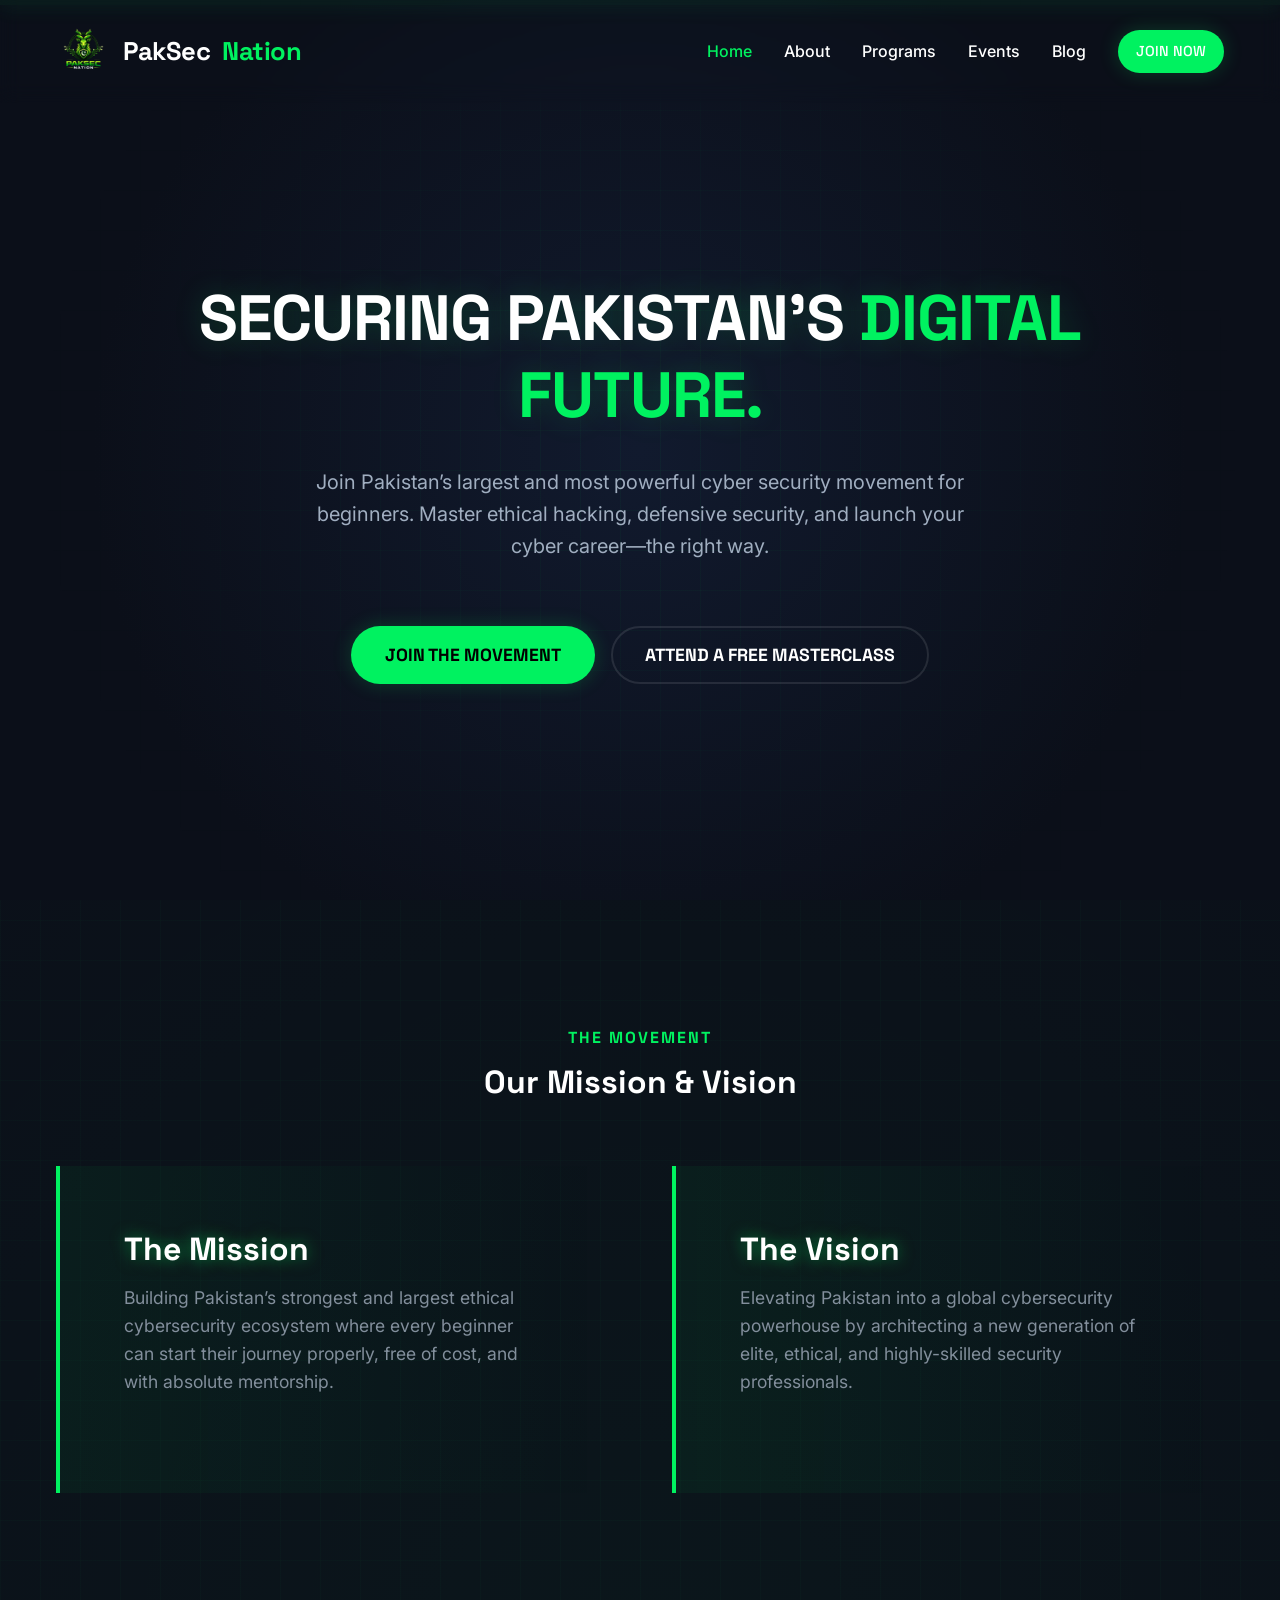
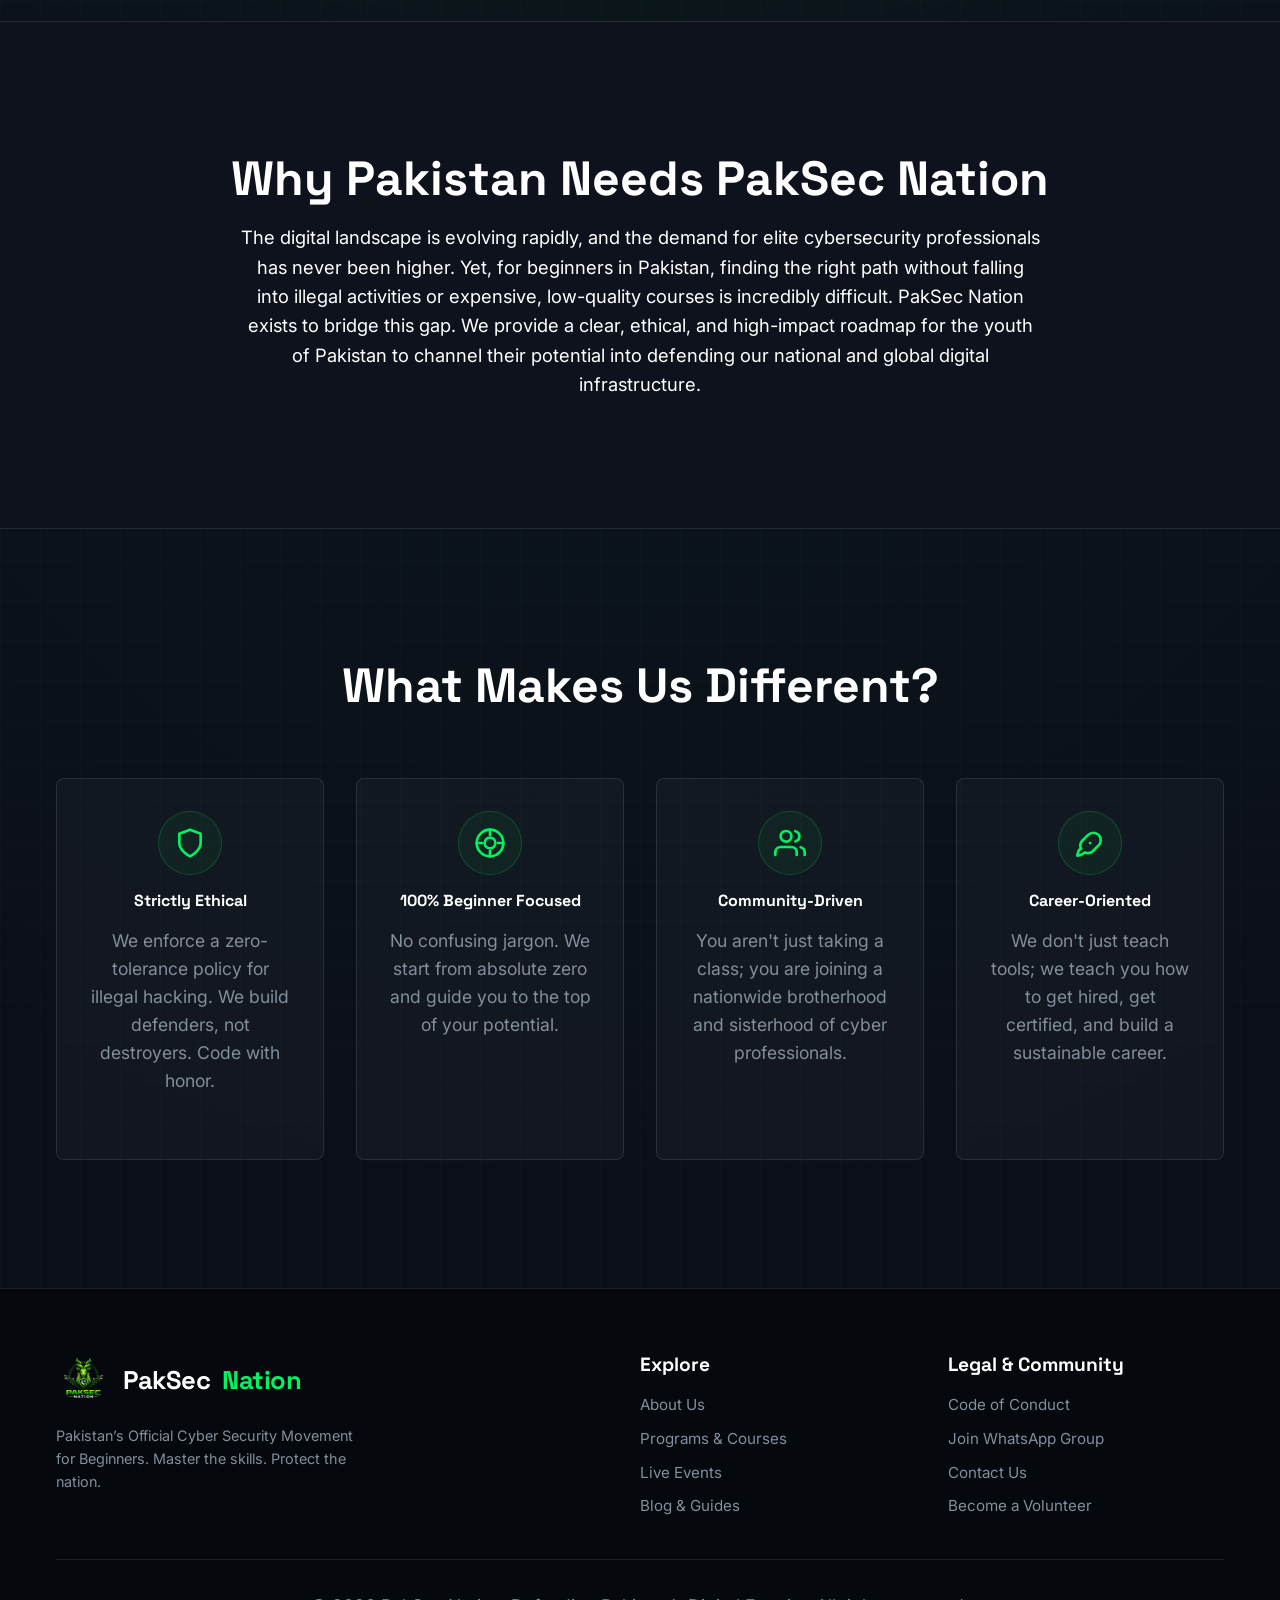
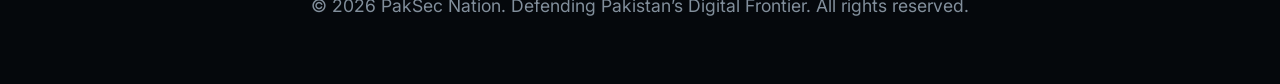
==== index.html @ e3481505 "feat: update site branding with text-based logo and add global stylesheet" ====
<!DOCTYPE html>
<html lang="en">

<head>
    <meta charset="UTF-8">
    <meta name="viewport" content="width=device-width, initial-scale=1.0">
    <title>PakSec Nation - Pakistan's Official Cyber Security Movement</title>
    <meta name="description"
        content="Join Pakistan’s largest and most powerful cyber security movement for beginners. Master ethical hacking, defensive security, and launch your cyber career.">
    <link rel="stylesheet" href="css/global.css">
    <style>
        /* Homepage Specific Styles */
        .hero {
            position: relative;
            min-height: 100vh;
            display: flex;
            align-items: center;
            justify-content: center;
            text-align: center;
            padding: 8rem 1.25rem 4rem;
            background: radial-gradient(circle at center, #111a2e 0%, var(--color-bg) 70%);
            overflow: hidden;
        }

        .hero::before {
            content: '';
            position: absolute;
            top: 0;
            left: 0;
            right: 0;
            bottom: 0;
            background-image:
                linear-gradient(rgba(0, 242, 96, 0.04) 1px, transparent 1px),
                linear-gradient(90deg, rgba(0, 242, 96, 0.04) 1px, transparent 1px);
            background-size: 40px 40px;
            background-position: center center;
            z-index: 1;
            mask-image: radial-gradient(circle at center, black 0%, transparent 80%);
            -webkit-mask-image: radial-gradient(circle at center, black 0%, transparent 80%);
            animation: gridMove 20s linear infinite;
        }

        @keyframes gridMove {
            0% {
                transform: translateY(0);
            }

            100% {
                transform: translateY(40px);
            }
        }

        .hero-content {
            position: relative;
            z-index: 2;
            max-width: 900px;
        }

        .hero h1 {
            color: #ffffff;
            margin-bottom: var(--space-md);
            animation: fadeInDown 1s ease-out;
            text-shadow: 0 0 30px rgba(0, 242, 96, 0.2);
        }

        .hero h1 span.highlight {
            color: var(--color-primary);
        }

        .hero p {
            font-size: 1.25rem;
            color: #a0aec0;
            max-width: 700px;
            margin: 0 auto var(--space-lg);
            animation: fadeInUp 1s ease-out 0.2s both;
        }

        .hero-cta {
            display: flex;
            gap: var(--space-sm);
            justify-content: center;
            flex-wrap: wrap;
            animation: fadeInUp 1s ease-out 0.4s both;
        }

        @media (max-width: 600px) {
            .hero {
                padding: 7rem 1rem 3rem;
                min-height: 100svh;
            }

            .hero p {
                font-size: 1rem;
            }

            .hero-cta {
                flex-direction: column;
                align-items: center;
            }

            .hero-cta .btn {
                width: 100%;
                max-width: 280px;
            }
        }

        /* Animations */
        @keyframes fadeInDown {
            from {
                opacity: 0;
                transform: translateY(-30px);
            }

            to {
                opacity: 1;
                transform: translateY(0);
            }
        }

        @keyframes fadeInUp {
            from {
                opacity: 0;
                transform: translateY(30px);
            }

            to {
                opacity: 1;
                transform: translateY(0);
            }
        }

        /* Mission Section */
        .mission-grid {
            display: grid;
            grid-template-columns: 1fr 1fr;
            gap: var(--space-lg);
            align-items: center;
        }

        .mission-card {
            padding: var(--space-lg);
            border-left: 4px solid var(--color-primary);
            background: linear-gradient(90deg, rgba(0, 242, 96, 0.05), transparent);
        }

        /* Features Section */
        .features-grid {
            display: grid;
            grid-template-columns: repeat(4, 1fr);
            gap: var(--space-md);
            margin-top: var(--space-lg);
        }

        .feature-icon {
            display: flex;
            justify-content: center;
            align-items: center;
            width: 64px;
            height: 64px;
            margin: 0 auto var(--space-sm);
            border-radius: 50%;
            background: rgba(0, 242, 96, 0.05);
            border: 1px solid rgba(0, 242, 96, 0.2);
            transition: all 0.4s ease;
        }

        .feature-icon svg {
            width: 32px;
            height: 32px;
            stroke: var(--color-primary);
            transition: all 0.4s ease;
        }

        .glass-card {
            transition: transform 0.4s ease, border-color 0.4s ease, box-shadow 0.4s ease;
        }

        .glass-card:hover .feature-icon {
            background: var(--color-primary);
            box-shadow: 0 0 25px rgba(0, 242, 96, 0.5);
            transform: translateY(-5px) scale(1.05);
        }

        .glass-card:hover .feature-icon svg {
            stroke: #000;
        }

        @media (max-width: 1024px) {
            .features-grid {
                grid-template-columns: repeat(2, 1fr);
            }
        }

        @media (max-width: 768px) {
            .features-grid {
                grid-template-columns: repeat(2, 1fr);
                gap: 1rem;
            }

            .mission-grid {
                grid-template-columns: 1fr;
                gap: 1.5rem;
            }

            .mission-card {
                padding: 1.5rem;
            }
        }

        @media (max-width: 480px) {
            .features-grid {
                grid-template-columns: 1fr;
            }

            .feature-icon {
                width: 52px;
                height: 52px;
            }

            .feature-icon svg {
                width: 26px;
                height: 26px;
            }
        }
    </style>
</head>

<body>
    <div class="scanline"></div>


    <!-- Navigation -->
    <nav class="navbar" style="background: transparent; border-bottom: none;">
        <div class="container">
            <a href="index.html" class="nav-brand">
                <img src="assets/DSADas.png" alt="PakSec Nation Logo"
                    style="height: 55px; width: auto; max-width: 100%; object-fit: contain;">
                PakSec<span>Nation</span>
            </a>
            <button class="mobile-menu-btn">&#9776;</button>
            <div class="nav-links">
                <a href="index.html" class="active">Home</a>
                <a href="about.html">About</a>
                <a href="programs.html">Programs</a>
                <a href="events.html">Events</a>
                <a href="blog.html">Blog</a>
                <a href="join.html" class="btn btn-primary" style="padding: 0.5rem 1rem; font-size: 0.9rem;">Join
                    Now</a>
            </div>
        </div>
    </nav>

    <!-- Hero Section -->
    <header class="hero">
        <div class="hero-content">
            <h1>Securing Pakistan's <span class="highlight">Digital Future.</span></h1>
            <p>Join Pakistan’s largest and most powerful cyber security movement for beginners. Master ethical hacking,
                defensive security, and launch your cyber career—the right way.</p>
            <div class="hero-cta">
                <a href="join.html" class="btn btn-primary">Join The Movement</a>
                <a href="programs.html" class="btn btn-secondary">Attend a Free Masterclass</a>
            </div>
        </div>
    </header>

    <!-- Mission & Vision -->
    <section class="section">
        <div class="container">
            <div class="text-center mb-3 reveal">
                <h2
                    style="color: var(--color-primary); font-size: 1rem; text-transform: uppercase; letter-spacing: 2px;">
                    The Movement</h2>
                <h3>Our Mission & Vision</h3>
            </div>

            <div class="mission-grid">
                <div class="mission-card glow-border reveal-left">
                    <h3 class="glow-text">The Mission</h3>
                    <p>Building Pakistan’s strongest and largest ethical cybersecurity ecosystem where every beginner can start their journey properly, free of cost, and with absolute mentorship.</p>
                </div>
                <div class="mission-card glow-border reveal-right delay-200" style="border-left-color: var(--color-primary); border-left-width: 4px;">
                    <h3 class="glow-text" style="color: #fff;">The Vision</h3>
                    <p>Elevating Pakistan into a global cybersecurity powerhouse by architecting a new generation of elite, ethical, and highly-skilled security professionals.</p>
                </div>
            </div>

        </div>
    </section>

    <!-- Why Us Container -->
    <section class="section reveal"
        style="background-color: #0d121c; border-top: 1px solid var(--color-border); border-bottom: 1px solid var(--color-border);">
        <div class="container text-center">
            <h2 class="mb-1">Why Pakistan Needs PakSec Nation</h2>
            <p style="max-width: 800px; margin: 0 auto; color: #fff; font-size: 1.15rem;">The digital landscape is
                evolving rapidly, and the demand for elite cybersecurity professionals has never been higher. Yet, for
                beginners in Pakistan, finding the right path without falling into illegal activities or expensive,
                low-quality courses is incredibly difficult. PakSec Nation exists to bridge this gap. We provide a
                clear, ethical, and high-impact roadmap for the youth of Pakistan to channel their potential into
                defending our national and global digital infrastructure.</p>
        </div>
    </section>

    <!-- Core Differentiators -->
    <section class="section">
        <div class="container">
            <div class="text-center mb-2 reveal">
                <h2>What Makes Us Different?</h2>
            </div>

            <div class="features-grid">
                <div class="glass-card text-center reveal-scale">
                    <div class="feature-icon">
                        <svg viewBox="0 0 24 24" fill="none" stroke-width="2" stroke-linecap="round"
                            stroke-linejoin="round">
                            <path d="M12 22s8-4 8-10V5l-8-3-8 3v7c0 6 8 10 8 10z" />
                        </svg>
                    </div>
                    <h4>Strictly Ethical</h4>
                    <p>We enforce a zero-tolerance policy for illegal hacking. We build defenders, not destroyers. Code
                        with honor.</p>
                </div>

                <div class="glass-card text-center reveal-scale delay-100">
                    <div class="feature-icon">
                        <svg viewBox="0 0 24 24" fill="none" stroke-width="2" stroke-linecap="round"
                            stroke-linejoin="round">
                            <circle cx="12" cy="12" r="10" />
                            <circle cx="12" cy="12" r="4" />
                            <path d="M12 2v4m0 12v4M2 12h4m12 0h4" />
                        </svg>
                    </div>
                    <h4>100% Beginner Focused</h4>
                    <p>No confusing jargon. We start from absolute zero and guide you to the top of your potential.</p>
                </div>

                <div class="glass-card text-center reveal-scale delay-200">
                    <div class="feature-icon">
                        <svg viewBox="0 0 24 24" fill="none" stroke-width="2" stroke-linecap="round"
                            stroke-linejoin="round">
                            <path d="M17 21v-2a4 4 0 0 0-4-4H5a4 4 0 0 0-4 4v2"></path>
                            <circle cx="9" cy="7" r="4"></circle>
                            <path d="M23 21v-2a4 4 0 0 0-3-3.87"></path>
                            <path d="M16 3.13a4 4 0 0 1 0 7.75"></path>
                        </svg>
                    </div>
                    <h4>Community-Driven</h4>
                    <p>You aren't just taking a class; you are joining a nationwide brotherhood and sisterhood of cyber
                        professionals.</p>
                </div>

                <div class="glass-card text-center reveal-scale delay-300">
                    <div class="feature-icon">
                        <svg viewBox="0 0 24 24" fill="none" stroke-width="2" stroke-linecap="round"
                            stroke-linejoin="round">
                            <path
                                d="M4.5 16.5c-1.5 1.26-2 5-2 5s3.74-.5 5-2l.5-.5a5.4 5.4 0 005.82-.6l4.63-4.63a5.54 5.54 0 00-7.85-7.85l-4.63 4.63a5.4 5.4 0 00-.6 5.82zM12 12l.01.01" />
                        </svg>
                    </div>
                    <h4>Career-Oriented</h4>
                    <p>We don't just teach tools; we teach you how to get hired, get certified, and build a sustainable
                        career.</p>
                </div>
            </div>
        </div>
    </section>

    <!-- Footer -->
    <footer class="footer">
        <div class="container">
            <div class="footer-grid">
                <div class="footer-brand">
                    <a href="index.html" class="nav-brand">
                        <img src="assets/DSADas.png" alt="PakSec Nation Logo"
                            style="height: 55px; width: auto; max-width: 100%; object-fit: contain;">
                        PakSec<span>Nation</span>
                    </a>
                    <p>Pakistan’s Official Cyber Security Movement for Beginners. Master the skills. Protect the nation.
                    </p>
                </div>
                <div class="footer-links">
                    <h4>Explore</h4>
                    <ul>
                        <li><a href="about.html">About Us</a></li>
                        <li><a href="programs.html">Programs & Courses</a></li>
                        <li><a href="events.html">Live Events</a></li>
                        <li><a href="blog.html">Blog & Guides</a></li>
                    </ul>
                </div>
                <div class="footer-links">
                    <h4>Legal & Community</h4>
                    <ul>
                        <li><a href="conduct.html">Code of Conduct</a></li>
                        <li><a href="join.html">Join WhatsApp Group</a></li>
                        <li><a href="contact.html">Contact Us</a></li>
                        <li><a href="join.html#volunteer">Become a Volunteer</a></li>

                    </ul>
                </div>
            </div>
            <div class="footer-bottom">
                <p>&copy; 2026 PakSec Nation. Defending Pakistan’s Digital Frontier. All rights reserved.</p>
            </div>
        </div>
    </footer>

    <script src="js/app.js"></script>
</body>

</html>
---- css/global.css ----
/* global.css - PakSec Nation Design System */

@import url('https://fonts.googleapis.com/css2?family=Inter:wght@400;500;600&family=Space+Grotesk:wght@500;700&display=swap');

:root {
  /* Colors */
  --color-bg: #0B0F19;
  /* Obsidian Black */
  --color-primary: #00F260;
  /* Matrix Green */
  --color-secondary: #004B23;
  /* Crescent Green */
  --color-text-main: #FFFFFF;
  /* Pure White */
  --color-text-muted: #828F9C;
  /* Steel Gray */
  --color-surface: rgba(255, 255, 255, 0.03);
  --color-surface-hover: rgba(255, 255, 255, 0.08);
  --color-border: rgba(255, 255, 255, 0.1);
  --color-error: #FF3366;

  /* Typography */
  --font-heading: 'Space Grotesk', sans-serif;
  --font-body: 'Inter', sans-serif;

  /* Spacing */
  --space-xs: 0.5rem;
  --space-sm: 1rem;
  --space-md: 2rem;
  --space-lg: 4rem;
  --space-xl: 8rem;

  /* Transitions & Effects */
  --transition-fast: 0.2s ease;
  --transition-normal: 0.3s ease;
  --shadow-glow: 0 0 20px rgba(0, 242, 96, 0.2);
  --border-radius-sm: 4px;
  --border-radius-md: 8px;
  --border-radius-lg: 16px;
}

/* Reset & Base Styles */
* {
  margin: 0;
  padding: 0;
  box-sizing: border-box;
}

html {
  scroll-behavior: smooth;
}

body {
  background-color: var(--color-bg);
  background-image: 
    radial-gradient(circle at 50% 50%, rgba(0, 242, 96, 0.03) 0%, transparent 70%),
    linear-gradient(rgba(0, 242, 96, 0.02) 1px, transparent 1px),
    linear-gradient(90deg, rgba(0, 242, 96, 0.02) 1px, transparent 1px);
  background-size: 100% 100%, 40px 40px, 40px 40px;
  color: var(--color-text-main);
  font-family: var(--font-body);
  line-height: 1.6;
  overflow-x: hidden;
  -webkit-font-smoothing: antialiased;
}

/* Awesome Utils */
.glow-text {
  text-shadow: 0 0 15px rgba(0, 242, 96, 0.5);
}

.glow-border {
  position: relative;
}

.glow-border::after {
  content: '';
  position: absolute;
  inset: -1px;
  background: linear-gradient(45deg, var(--color-primary), transparent, var(--color-primary));
  opacity: 0;
  transition: opacity 0.3s;
  z-index: -1;
  border-radius: inherit;
}

.glow-border:hover::after {
  opacity: 0.5;
}

/* Cyber Scanning Line */
.scanline {
  position: fixed;
  top: 0;
  left: 0;
  width: 100%;
  height: 5px;
  background: rgba(0, 242, 96, 0.05);
  box-shadow: 0 0 20px rgba(0, 242, 96, 0.2);
  z-index: 9999;
  pointer-events: none;
  animation: scan 10s linear infinite;
}

@keyframes scan {
  from { top: -5%; }
  to { top: 105%; }
}


/* Animations */
@keyframes pageFadeIn {
  from {
    opacity: 0;
    transform: translateY(10px);
  }

  to {
    opacity: 1;
    transform: translateY(0);
  }
}

@keyframes pageFadeOut {
  from {
    opacity: 1;
    transform: translateY(0);
  }

  to {
    opacity: 0;
    transform: translateY(-10px);
  }
}

.page-enter {
  animation: pageFadeIn 0.6s cubic-bezier(0.2, 0.8, 0.2, 1) forwards;
}

/* Scroll Reveal Animations */
.reveal {
  opacity: 0;
  transform: translateY(30px);
  transition: all 0.8s cubic-bezier(0.5, 0, 0, 1);
}

.reveal.active {
  opacity: 1;
  transform: translateY(0);
}

.reveal-left {
  opacity: 0;
  transform: translateX(-40px);
  transition: all 0.8s cubic-bezier(0.5, 0, 0, 1);
}

.reveal-left.active {
  opacity: 1;
  transform: translateX(0);
}

.reveal-right {
  opacity: 0;
  transform: translateX(40px);
  transition: all 0.8s cubic-bezier(0.5, 0, 0, 1);
}

.reveal-right.active {
  opacity: 1;
  transform: translateX(0);
}

.reveal-scale {
  opacity: 0;
  transform: scale(0.9);
  transition: all 0.8s cubic-bezier(0.5, 0, 0, 1);
}

.reveal-scale.active {
  opacity: 1;
  transform: scale(1);
}

/* Stagger reveals */
.delay-100 {
  transition-delay: 100ms;
}

.delay-200 {
  transition-delay: 200ms;
}

.delay-300 {
  transition-delay: 300ms;
}

.delay-400 {
  transition-delay: 400ms;
}

/* Typography */
h1,
h2,
h3,
h4,
h5,
h6 {
  font-family: var(--font-heading);
  font-weight: 700;
  line-height: 1.2;
  margin-bottom: var(--space-sm);
}

h1 {
  font-size: clamp(2.5rem, 5vw, 4.5rem);
  text-transform: uppercase;
  letter-spacing: -1px;
}

h2 {
  font-size: clamp(2rem, 4vw, 3rem);
}

h3 {
  font-size: clamp(1.5rem, 3vw, 2rem);
}

p {
  color: var(--color-text-muted);
  margin-bottom: var(--space-md);
  font-size: 1.1rem;
}

a {
  color: var(--color-primary);
  text-decoration: none;
  transition: color var(--transition-fast);
}

a:hover {
  color: #fff;
}

ul {
  list-style: none;
}

/* Layout Classes */
.container {
  max-width: 1200px;
  margin: 0 auto;
  padding: 0 var(--space-sm);
}

.section {
  padding: var(--space-xl) 0;
}

.text-center {
  text-align: center;
}

.mt-1 {
  margin-top: var(--space-sm);
}

.mt-2 {
  margin-top: var(--space-md);
}

.mt-3 {
  margin-top: var(--space-lg);
}

.mb-1 {
  margin-bottom: var(--space-sm);
}

.mb-2 {
  margin-bottom: var(--space-md);
}

.mb-3 {
  margin-bottom: var(--space-lg);
}

/* Buttons */
.btn {
  display: inline-flex;
  align-items: center;
  justify-content: center;
  padding: 0.8rem 2rem;
  font-family: var(--font-heading);
  font-size: 1.1rem;
  font-weight: 700;
  text-transform: uppercase;
  border-radius: 200px;
  cursor: pointer;
  transition: all var(--transition-normal);
  text-decoration: none;
  border: 2px solid transparent;
}

.btn-primary {
  background-color: var(--color-primary);
  color: #000;
  /* Fixed contrast for bright green background */
  box-shadow: var(--shadow-glow);
}

.btn-primary:hover {
  background-color: #00d655;
  /* Slightly darker green on hover instead of transparent */
  color: #000;
  border-color: #00d655;
  box-shadow: none;
}

.btn-secondary {
  background-color: transparent;
  color: var(--color-text-main);
  border-color: var(--color-border);
}

.btn-secondary:hover {
  border-color: var(--color-primary);
  color: var(--color-primary);
}

/* Glassmorphism Common Utilities */
.glass-card {
  background: var(--color-surface);
  backdrop-filter: blur(10px);
  -webkit-backdrop-filter: blur(10px);
  border: 1px solid var(--color-border);
  border-radius: var(--border-radius-md);
  padding: var(--space-md);
  transition: transform var(--transition-normal), border-color var(--transition-normal), box-shadow var(--transition-normal);
}

.glass-card:hover {
  transform: translateY(-5px);
  border-color: var(--color-primary);
  background: var(--color-surface-hover);
  box-shadow: 0 10px 30px rgba(0, 242, 96, 0.15);
}

/* Navigation Base */
.navbar {
  position: fixed;
  top: 0;
  left: 0;
  width: 100%;
  padding: 1.5rem 0;
  z-index: 1000;
  transition: all var(--transition-normal);
  background: rgba(11, 15, 25, 0.8);
  backdrop-filter: blur(10px);
  border-bottom: 1px solid var(--color-border);
}

.navbar .container {
  display: flex;
  justify-content: space-between;
  align-items: center;
}

.nav-brand {
  font-family: var(--font-heading);
  font-size: 1.6rem;
  font-weight: 700;
  color: var(--color-text-main);
  display: flex;
  align-items: center;
  gap: 12px;
  letter-spacing: -0.5px;
}

.nav-brand span {
  color: var(--color-primary);
}

.nav-links {
  display: flex;
  gap: 2rem;
  align-items: center;
}

.nav-links a {
  color: var(--color-text-main);
  font-weight: 500;
  font-size: 1rem;
}

.nav-links a:hover,
.nav-links a.active {
  color: var(--color-primary);
}

.mobile-menu-btn {
  display: none;
  background: none;
  border: 2px solid var(--color-border);
  color: var(--color-text-main);
  font-size: 1.5rem;
  cursor: pointer;
  border-radius: 6px;
  width: 42px;
  height: 42px;
  align-items: center;
  justify-content: center;
  line-height: 1;
  transition: all var(--transition-fast);
}

.mobile-menu-btn:hover {
  border-color: var(--color-primary);
  color: var(--color-primary);
}

/* Footer Base */
.footer {
  background-color: #05080c;
  padding: var(--space-lg) 0 var(--space-md);
  border-top: 1px solid var(--color-border);
}

.footer-grid {
  display: grid;
  grid-template-columns: 2fr 1fr 1fr;
  gap: var(--space-md);
  margin-bottom: var(--space-md);
}

.footer-brand p {
  font-size: 0.9rem;
  margin-top: var(--space-sm);
  max-width: 300px;
}

.footer-links h4 {
  font-size: 1.2rem;
  margin-bottom: var(--space-sm);
}

.footer-links ul li {
  margin-bottom: 0.5rem;
}

.footer-links a {
  color: var(--color-text-muted);
  font-size: 0.95rem;
}

.footer-links a:hover {
  color: var(--color-primary);
}

.footer-bottom {
  text-align: center;
  padding-top: var(--space-md);
  border-top: 1px solid var(--color-border);
  color: var(--color-text-muted);
  font-size: 0.9rem;
}

/* Responsive - Tablet */
@media (max-width: 1024px) {
  .container {
    padding: 0 1.5rem;
  }

  .footer-grid {
    grid-template-columns: 1fr 1fr;
    gap: var(--space-md);
  }
}

/* Responsive - Mobile */
@media (max-width: 768px) {
  :root {
    --space-xl: 4rem;
    --space-lg: 2.5rem;
    --space-md: 1.5rem;
  }

  .container {
    padding: 0 1.25rem;
  }

  .section {
    padding: 4rem 0;
  }

  h1 {
    font-size: clamp(2rem, 8vw, 3rem);
    letter-spacing: -0.5px;
  }

  h2 {
    font-size: clamp(1.6rem, 6vw, 2.2rem);
  }

  h3 {
    font-size: clamp(1.2rem, 5vw, 1.6rem);
  }

  p {
    font-size: 1rem;
    margin-bottom: 1.25rem;
  }

  /* Navbar mobile */
  .navbar {
    padding: 1rem 0;
  }

  .nav-brand {
    font-size: 1.25rem;
    gap: 8px;
  }

  .nav-brand img {
    height: 30px !important;
  }

  /* Mobile menu - hidden off screen by default */
  .nav-links {
    position: fixed;
    top: 0;
    right: -100%;
    width: min(80%, 320px);
    height: 100vh;
    height: 100dvh;
    background: #0d1120;
    flex-direction: column;
    justify-content: center;
    align-items: center;
    gap: 2rem;
    transition: right 0.35s cubic-bezier(0.4, 0, 0.2, 1);
    border-left: 1px solid var(--color-border);
    z-index: 999;
    overflow-y: auto;
    padding: 2rem 1.5rem;
    box-shadow: -10px 0 40px rgba(0, 0, 0, 0.5);
  }

  /* Revealed state */
  .nav-links.active {
    right: 0;
  }

  /* Individual nav link tap targets */
  .nav-links a {
    font-size: 1.15rem;
    padding: 0.5rem 0;
    width: 100%;
    text-align: center;
  }

  /* Show hamburger button */
  .mobile-menu-btn {
    display: flex;
    z-index: 1001;
  }

  /* Overlay behind menu */
  .nav-links.active::before {
    content: '';
    position: fixed;
    top: 0;
    left: 0;
    width: 100vw;
    height: 100vh;
    background: rgba(0, 0, 0, 0.5);
    z-index: -1;
    backdrop-filter: blur(2px);
  }

  /* Buttons */
  .btn {
    padding: 0.75rem 1.5rem;
    font-size: 0.95rem;
    width: 100%;
    max-width: 320px;
    text-align: center;
  }

  /* Glass card */
  .glass-card {
    padding: 1.5rem;
  }

  /* Footer */
  .footer-grid {
    grid-template-columns: 1fr;
    gap: 2rem;
  }

  .footer-brand p {
    max-width: 100%;
  }

  .footer {
    padding: 3rem 0 2rem;
  }
}

/* Responsive - Small Mobile */
@media (max-width: 480px) {
  :root {
    --space-xl: 3rem;
    --space-lg: 2rem;
  }

  .container {
    padding: 0 1rem;
  }

  .btn {
    padding: 0.7rem 1.25rem;
    font-size: 0.9rem;
  }

  .nav-brand {
    font-size: 1.1rem;
  }
}
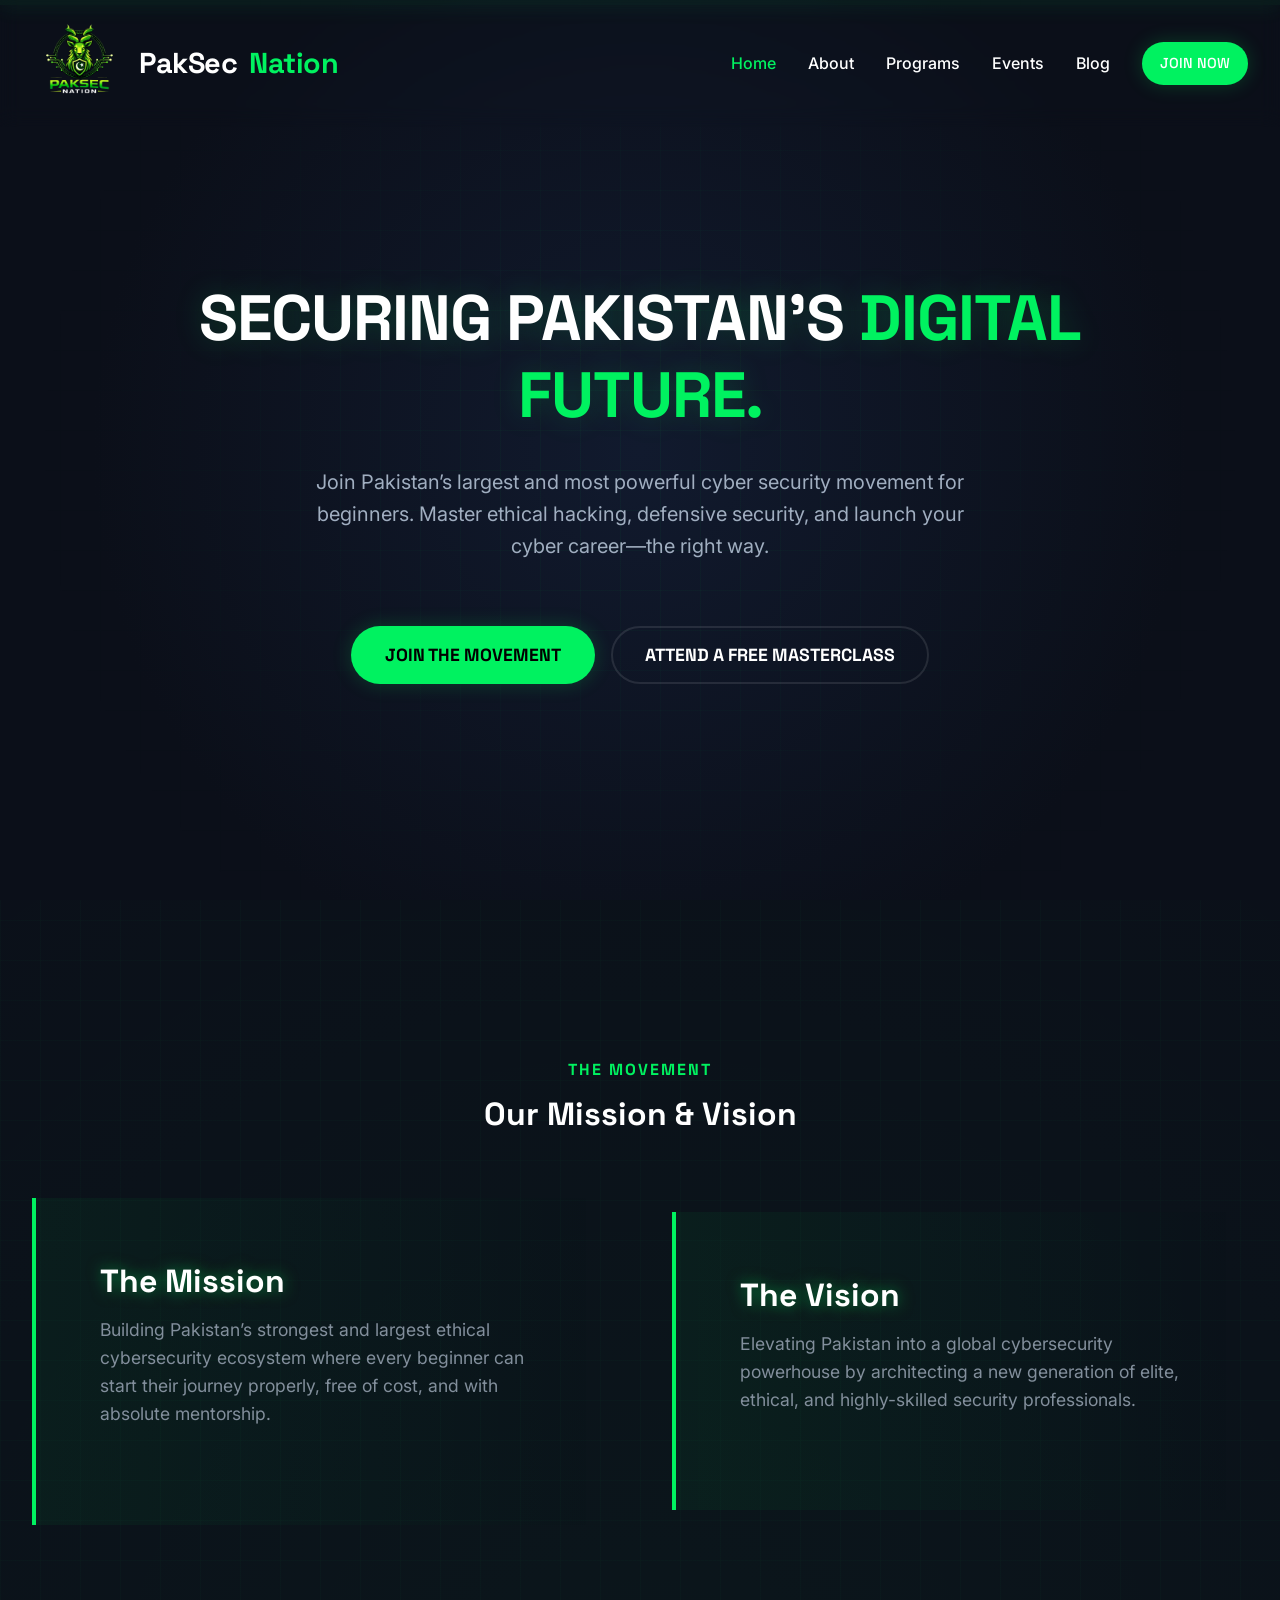
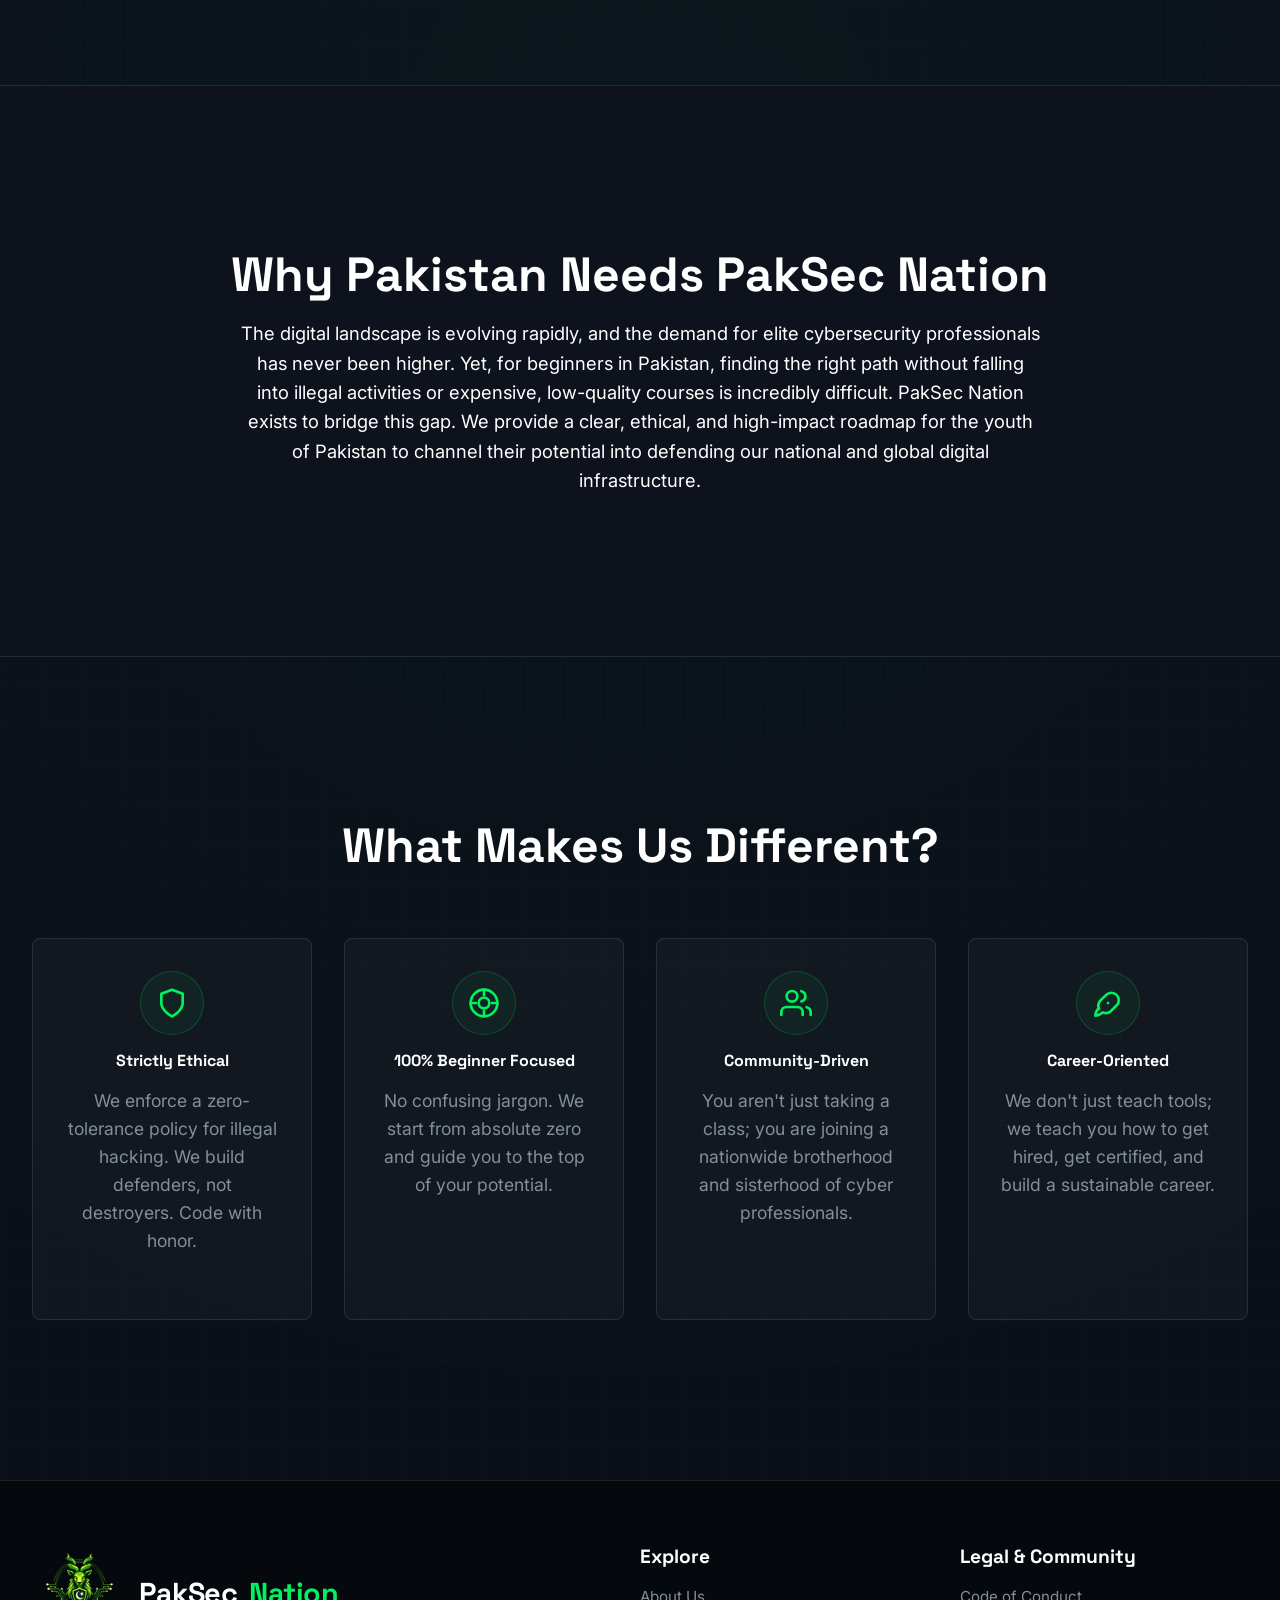
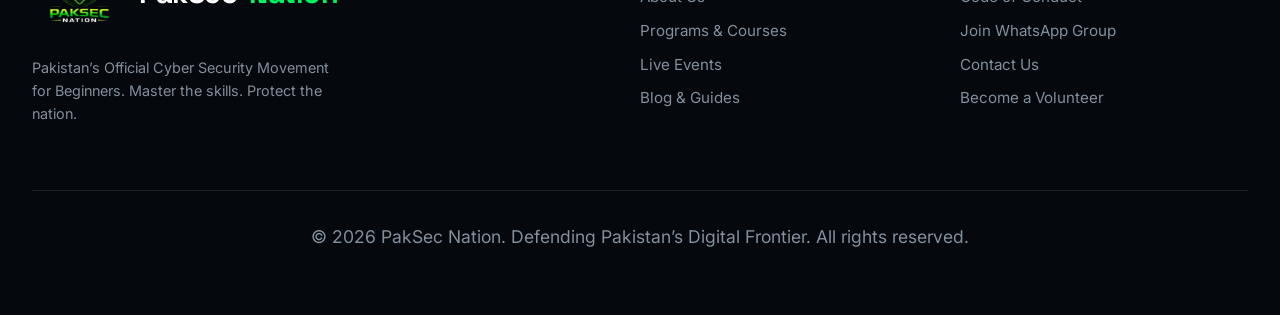
==== commit 0781ac3c: "refactor: simplify logo styling across all pages and introduce global CSS for centralized design man" ====
--- a/index.html
+++ b/index.html
@@ -233,8 +233,8 @@
     <nav class="navbar" style="background: transparent; border-bottom: none;">
         <div class="container">
             <a href="index.html" class="nav-brand">
-                <img src="assets/DSADas.png" alt="PakSec Nation Logo"
-                    style="height: 55px; width: auto; max-width: 100%; object-fit: contain;">
+                <img src="assets/DSADas.png" alt="PakSec Nation Logo">
+
                 PakSec<span>Nation</span>
             </a>
             <button class="mobile-menu-btn">&#9776;</button>
@@ -371,8 +371,8 @@
             <div class="footer-grid">
                 <div class="footer-brand">
                     <a href="index.html" class="nav-brand">
-                        <img src="assets/DSADas.png" alt="PakSec Nation Logo"
-                            style="height: 55px; width: auto; max-width: 100%; object-fit: contain;">
+                        <img src="assets/DSADas.png" alt="PakSec Nation Logo">
+
                         PakSec<span>Nation</span>
                     </a>
                     <p>Pakistan’s Official Cyber Security Movement for Beginners. Master the skills. Protect the nation.
--- a/css/global.css
+++ b/css/global.css
@@ -1,629 +1,639 @@
-/* global.css - PakSec Nation Design System */
-
-@import url('https://fonts.googleapis.com/css2?family=Inter:wght@400;500;600&family=Space+Grotesk:wght@500;700&display=swap');
-
-:root {
-  /* Colors */
-  --color-bg: #0B0F19;
-  /* Obsidian Black */
-  --color-primary: #00F260;
-  /* Matrix Green */
-  --color-secondary: #004B23;
-  /* Crescent Green */
-  --color-text-main: #FFFFFF;
-  /* Pure White */
-  --color-text-muted: #828F9C;
-  /* Steel Gray */
-  --color-surface: rgba(255, 255, 255, 0.03);
-  --color-surface-hover: rgba(255, 255, 255, 0.08);
-  --color-border: rgba(255, 255, 255, 0.1);
-  --color-error: #FF3366;
-
-  /* Typography */
-  --font-heading: 'Space Grotesk', sans-serif;
-  --font-body: 'Inter', sans-serif;
-
-  /* Spacing */
-  --space-xs: 0.5rem;
-  --space-sm: 1rem;
-  --space-md: 2rem;
-  --space-lg: 4rem;
-  --space-xl: 8rem;
-
-  /* Transitions & Effects */
-  --transition-fast: 0.2s ease;
-  --transition-normal: 0.3s ease;
-  --shadow-glow: 0 0 20px rgba(0, 242, 96, 0.2);
-  --border-radius-sm: 4px;
-  --border-radius-md: 8px;
-  --border-radius-lg: 16px;
-}
-
-/* Reset & Base Styles */
-* {
-  margin: 0;
-  padding: 0;
-  box-sizing: border-box;
-}
-
-html {
-  scroll-behavior: smooth;
-}
-
-body {
-  background-color: var(--color-bg);
-  background-image: 
-    radial-gradient(circle at 50% 50%, rgba(0, 242, 96, 0.03) 0%, transparent 70%),
-    linear-gradient(rgba(0, 242, 96, 0.02) 1px, transparent 1px),
-    linear-gradient(90deg, rgba(0, 242, 96, 0.02) 1px, transparent 1px);
-  background-size: 100% 100%, 40px 40px, 40px 40px;
-  color: var(--color-text-main);
-  font-family: var(--font-body);
-  line-height: 1.6;
-  overflow-x: hidden;
-  -webkit-font-smoothing: antialiased;
-}
-
-/* Awesome Utils */
-.glow-text {
-  text-shadow: 0 0 15px rgba(0, 242, 96, 0.5);
-}
-
-.glow-border {
-  position: relative;
-}
-
-.glow-border::after {
-  content: '';
-  position: absolute;
-  inset: -1px;
-  background: linear-gradient(45deg, var(--color-primary), transparent, var(--color-primary));
-  opacity: 0;
-  transition: opacity 0.3s;
-  z-index: -1;
-  border-radius: inherit;
-}
-
-.glow-border:hover::after {
-  opacity: 0.5;
-}
-
-/* Cyber Scanning Line */
-.scanline {
-  position: fixed;
-  top: 0;
-  left: 0;
-  width: 100%;
-  height: 5px;
-  background: rgba(0, 242, 96, 0.05);
-  box-shadow: 0 0 20px rgba(0, 242, 96, 0.2);
-  z-index: 9999;
-  pointer-events: none;
-  animation: scan 10s linear infinite;
-}
-
-@keyframes scan {
-  from { top: -5%; }
-  to { top: 105%; }
-}
-
-
-/* Animations */
-@keyframes pageFadeIn {
-  from {
-    opacity: 0;
-    transform: translateY(10px);
-  }
-
-  to {
-    opacity: 1;
-    transform: translateY(0);
-  }
-}
-
-@keyframes pageFadeOut {
-  from {
-    opacity: 1;
-    transform: translateY(0);
-  }
-
-  to {
-    opacity: 0;
-    transform: translateY(-10px);
-  }
-}
-
-.page-enter {
-  animation: pageFadeIn 0.6s cubic-bezier(0.2, 0.8, 0.2, 1) forwards;
-}
-
-/* Scroll Reveal Animations */
-.reveal {
-  opacity: 0;
-  transform: translateY(30px);
-  transition: all 0.8s cubic-bezier(0.5, 0, 0, 1);
-}
-
-.reveal.active {
-  opacity: 1;
-  transform: translateY(0);
-}
-
-.reveal-left {
-  opacity: 0;
-  transform: translateX(-40px);
-  transition: all 0.8s cubic-bezier(0.5, 0, 0, 1);
-}
-
-.reveal-left.active {
-  opacity: 1;
-  transform: translateX(0);
-}
-
-.reveal-right {
-  opacity: 0;
-  transform: translateX(40px);
-  transition: all 0.8s cubic-bezier(0.5, 0, 0, 1);
-}
-
-.reveal-right.active {
-  opacity: 1;
-  transform: translateX(0);
-}
-
-.reveal-scale {
-  opacity: 0;
-  transform: scale(0.9);
-  transition: all 0.8s cubic-bezier(0.5, 0, 0, 1);
-}
-
-.reveal-scale.active {
-  opacity: 1;
-  transform: scale(1);
-}
-
-/* Stagger reveals */
-.delay-100 {
-  transition-delay: 100ms;
-}
-
-.delay-200 {
-  transition-delay: 200ms;
-}
-
-.delay-300 {
-  transition-delay: 300ms;
-}
-
-.delay-400 {
-  transition-delay: 400ms;
-}
-
-/* Typography */
-h1,
-h2,
-h3,
-h4,
-h5,
-h6 {
-  font-family: var(--font-heading);
-  font-weight: 700;
-  line-height: 1.2;
-  margin-bottom: var(--space-sm);
-}
-
-h1 {
-  font-size: clamp(2.5rem, 5vw, 4.5rem);
-  text-transform: uppercase;
-  letter-spacing: -1px;
-}
-
-h2 {
-  font-size: clamp(2rem, 4vw, 3rem);
-}
-
-h3 {
-  font-size: clamp(1.5rem, 3vw, 2rem);
-}
-
-p {
-  color: var(--color-text-muted);
-  margin-bottom: var(--space-md);
-  font-size: 1.1rem;
-}
-
-a {
-  color: var(--color-primary);
-  text-decoration: none;
-  transition: color var(--transition-fast);
-}
-
-a:hover {
-  color: #fff;
-}
-
-ul {
-  list-style: none;
-}
-
-/* Layout Classes */
-.container {
-  max-width: 1200px;
-  margin: 0 auto;
-  padding: 0 var(--space-sm);
-}
-
-.section {
-  padding: var(--space-xl) 0;
-}
-
-.text-center {
-  text-align: center;
-}
-
-.mt-1 {
-  margin-top: var(--space-sm);
-}
-
-.mt-2 {
-  margin-top: var(--space-md);
-}
-
-.mt-3 {
-  margin-top: var(--space-lg);
-}
-
-.mb-1 {
-  margin-bottom: var(--space-sm);
-}
-
-.mb-2 {
-  margin-bottom: var(--space-md);
-}
-
-.mb-3 {
-  margin-bottom: var(--space-lg);
-}
-
-/* Buttons */
-.btn {
-  display: inline-flex;
-  align-items: center;
-  justify-content: center;
-  padding: 0.8rem 2rem;
-  font-family: var(--font-heading);
-  font-size: 1.1rem;
-  font-weight: 700;
-  text-transform: uppercase;
-  border-radius: 200px;
-  cursor: pointer;
-  transition: all var(--transition-normal);
-  text-decoration: none;
-  border: 2px solid transparent;
-}
-
-.btn-primary {
-  background-color: var(--color-primary);
-  color: #000;
-  /* Fixed contrast for bright green background */
-  box-shadow: var(--shadow-glow);
-}
-
-.btn-primary:hover {
-  background-color: #00d655;
-  /* Slightly darker green on hover instead of transparent */
-  color: #000;
-  border-color: #00d655;
-  box-shadow: none;
-}
-
-.btn-secondary {
-  background-color: transparent;
-  color: var(--color-text-main);
-  border-color: var(--color-border);
-}
-
-.btn-secondary:hover {
-  border-color: var(--color-primary);
-  color: var(--color-primary);
-}
-
-/* Glassmorphism Common Utilities */
-.glass-card {
-  background: var(--color-surface);
-  backdrop-filter: blur(10px);
-  -webkit-backdrop-filter: blur(10px);
-  border: 1px solid var(--color-border);
-  border-radius: var(--border-radius-md);
-  padding: var(--space-md);
-  transition: transform var(--transition-normal), border-color var(--transition-normal), box-shadow var(--transition-normal);
-}
-
-.glass-card:hover {
-  transform: translateY(-5px);
-  border-color: var(--color-primary);
-  background: var(--color-surface-hover);
-  box-shadow: 0 10px 30px rgba(0, 242, 96, 0.15);
-}
-
-/* Navigation Base */
-.navbar {
-  position: fixed;
-  top: 0;
-  left: 0;
-  width: 100%;
-  padding: 1.5rem 0;
-  z-index: 1000;
-  transition: all var(--transition-normal);
-  background: rgba(11, 15, 25, 0.8);
-  backdrop-filter: blur(10px);
-  border-bottom: 1px solid var(--color-border);
-}
-
-.navbar .container {
-  display: flex;
-  justify-content: space-between;
-  align-items: center;
-}
-
-.nav-brand {
-  font-family: var(--font-heading);
-  font-size: 1.6rem;
-  font-weight: 700;
-  color: var(--color-text-main);
-  display: flex;
-  align-items: center;
-  gap: 12px;
-  letter-spacing: -0.5px;
-}
-
-.nav-brand span {
-  color: var(--color-primary);
-}
-
-.nav-links {
-  display: flex;
-  gap: 2rem;
-  align-items: center;
-}
-
-.nav-links a {
-  color: var(--color-text-main);
-  font-weight: 500;
-  font-size: 1rem;
-}
-
-.nav-links a:hover,
-.nav-links a.active {
-  color: var(--color-primary);
-}
-
-.mobile-menu-btn {
-  display: none;
-  background: none;
-  border: 2px solid var(--color-border);
-  color: var(--color-text-main);
-  font-size: 1.5rem;
-  cursor: pointer;
-  border-radius: 6px;
-  width: 42px;
-  height: 42px;
-  align-items: center;
-  justify-content: center;
-  line-height: 1;
-  transition: all var(--transition-fast);
-}
-
-.mobile-menu-btn:hover {
-  border-color: var(--color-primary);
-  color: var(--color-primary);
-}
-
-/* Footer Base */
-.footer {
-  background-color: #05080c;
-  padding: var(--space-lg) 0 var(--space-md);
-  border-top: 1px solid var(--color-border);
-}
-
-.footer-grid {
-  display: grid;
-  grid-template-columns: 2fr 1fr 1fr;
-  gap: var(--space-md);
-  margin-bottom: var(--space-md);
-}
-
-.footer-brand p {
-  font-size: 0.9rem;
-  margin-top: var(--space-sm);
-  max-width: 300px;
-}
-
-.footer-links h4 {
-  font-size: 1.2rem;
-  margin-bottom: var(--space-sm);
-}
-
-.footer-links ul li {
-  margin-bottom: 0.5rem;
-}
-
-.footer-links a {
-  color: var(--color-text-muted);
-  font-size: 0.95rem;
-}
-
-.footer-links a:hover {
-  color: var(--color-primary);
-}
-
-.footer-bottom {
-  text-align: center;
-  padding-top: var(--space-md);
-  border-top: 1px solid var(--color-border);
-  color: var(--color-text-muted);
-  font-size: 0.9rem;
-}
-
-/* Responsive - Tablet */
-@media (max-width: 1024px) {
-  .container {
-    padding: 0 1.5rem;
-  }
-
-  .footer-grid {
-    grid-template-columns: 1fr 1fr;
-    gap: var(--space-md);
-  }
-}
-
-/* Responsive - Mobile */
-@media (max-width: 768px) {
-  :root {
-    --space-xl: 4rem;
-    --space-lg: 2.5rem;
-    --space-md: 1.5rem;
-  }
-
-  .container {
-    padding: 0 1.25rem;
-  }
-
-  .section {
-    padding: 4rem 0;
-  }
-
-  h1 {
-    font-size: clamp(2rem, 8vw, 3rem);
-    letter-spacing: -0.5px;
-  }
-
-  h2 {
-    font-size: clamp(1.6rem, 6vw, 2.2rem);
-  }
-
-  h3 {
-    font-size: clamp(1.2rem, 5vw, 1.6rem);
-  }
-
-  p {
-    font-size: 1rem;
-    margin-bottom: 1.25rem;
-  }
-
-  /* Navbar mobile */
-  .navbar {
-    padding: 1rem 0;
-  }
-
-  .nav-brand {
-    font-size: 1.25rem;
-    gap: 8px;
-  }
-
-  .nav-brand img {
-    height: 30px !important;
-  }
-
-  /* Mobile menu - hidden off screen by default */
-  .nav-links {
-    position: fixed;
-    top: 0;
-    right: -100%;
-    width: min(80%, 320px);
-    height: 100vh;
-    height: 100dvh;
-    background: #0d1120;
-    flex-direction: column;
-    justify-content: center;
-    align-items: center;
-    gap: 2rem;
-    transition: right 0.35s cubic-bezier(0.4, 0, 0.2, 1);
-    border-left: 1px solid var(--color-border);
-    z-index: 999;
-    overflow-y: auto;
-    padding: 2rem 1.5rem;
-    box-shadow: -10px 0 40px rgba(0, 0, 0, 0.5);
-  }
-
-  /* Revealed state */
-  .nav-links.active {
-    right: 0;
-  }
-
-  /* Individual nav link tap targets */
-  .nav-links a {
-    font-size: 1.15rem;
-    padding: 0.5rem 0;
-    width: 100%;
-    text-align: center;
-  }
-
-  /* Show hamburger button */
-  .mobile-menu-btn {
-    display: flex;
-    z-index: 1001;
-  }
-
-  /* Overlay behind menu */
-  .nav-links.active::before {
-    content: '';
-    position: fixed;
-    top: 0;
-    left: 0;
-    width: 100vw;
-    height: 100vh;
-    background: rgba(0, 0, 0, 0.5);
-    z-index: -1;
-    backdrop-filter: blur(2px);
-  }
-
-  /* Buttons */
-  .btn {
-    padding: 0.75rem 1.5rem;
-    font-size: 0.95rem;
-    width: 100%;
-    max-width: 320px;
-    text-align: center;
-  }
-
-  /* Glass card */
-  .glass-card {
-    padding: 1.5rem;
-  }
-
-  /* Footer */
-  .footer-grid {
-    grid-template-columns: 1fr;
-    gap: 2rem;
-  }
-
-  .footer-brand p {
-    max-width: 100%;
-  }
-
-  .footer {
-    padding: 3rem 0 2rem;
-  }
-}
-
-/* Responsive - Small Mobile */
-@media (max-width: 480px) {
-  :root {
-    --space-xl: 3rem;
-    --space-lg: 2rem;
-  }
-
-  .container {
-    padding: 0 1rem;
-  }
-
-  .btn {
-    padding: 0.7rem 1.25rem;
-    font-size: 0.9rem;
-  }
-
-  .nav-brand {
-    font-size: 1.1rem;
-  }
-}+/* global.css - PakSec Nation Design System */
+
+@import url('https://fonts.googleapis.com/css2?family=Inter:wght@400;500;600&family=Space+Grotesk:wght@500;700&display=swap');
+
+:root {
+  /* Colors */
+  --color-bg: #0B0F19;
+  /* Obsidian Black */
+  --color-primary: #00F260;
+  /* Matrix Green */
+  --color-secondary: #004B23;
+  /* Crescent Green */
+  --color-text-main: #FFFFFF;
+  /* Pure White */
+  --color-text-muted: #828F9C;
+  /* Steel Gray */
+  --color-surface: rgba(255, 255, 255, 0.03);
+  --color-surface-hover: rgba(255, 255, 255, 0.08);
+  --color-border: rgba(255, 255, 255, 0.1);
+  --color-error: #FF3366;
+
+  /* Typography */
+  --font-heading: 'Space Grotesk', sans-serif;
+  --font-body: 'Inter', sans-serif;
+
+  /* Spacing */
+  --space-xs: 0.5rem;
+  --space-sm: 1rem;
+  --space-md: 2rem;
+  --space-lg: 4rem;
+  --space-xl: 10rem;
+
+
+  /* Transitions & Effects */
+  --transition-fast: 0.2s ease;
+  --transition-normal: 0.3s ease;
+  --shadow-glow: 0 0 20px rgba(0, 242, 96, 0.2);
+  --border-radius-sm: 4px;
+  --border-radius-md: 8px;
+  --border-radius-lg: 16px;
+}
+
+/* Reset & Base Styles */
+* {
+  margin: 0;
+  padding: 0;
+  box-sizing: border-box;
+}
+
+html {
+  scroll-behavior: smooth;
+}
+
+body {
+  background-color: var(--color-bg);
+  background-image: 
+    radial-gradient(circle at 50% 50%, rgba(0, 242, 96, 0.03) 0%, transparent 70%),
+    linear-gradient(rgba(0, 242, 96, 0.02) 1px, transparent 1px),
+    linear-gradient(90deg, rgba(0, 242, 96, 0.02) 1px, transparent 1px);
+  background-size: 100% 100%, 40px 40px, 40px 40px;
+  color: var(--color-text-main);
+  font-family: var(--font-body);
+  line-height: 1.6;
+  overflow-x: hidden;
+  -webkit-font-smoothing: antialiased;
+}
+
+/* Awesome Utils */
+.glow-text {
+  text-shadow: 0 0 15px rgba(0, 242, 96, 0.5);
+}
+
+.glow-border {
+  position: relative;
+}
+
+.glow-border::after {
+  content: '';
+  position: absolute;
+  inset: -1px;
+  background: linear-gradient(45deg, var(--color-primary), transparent, var(--color-primary));
+  opacity: 0;
+  transition: opacity 0.3s;
+  z-index: -1;
+  border-radius: inherit;
+}
+
+.glow-border:hover::after {
+  opacity: 0.5;
+}
+
+/* Cyber Scanning Line */
+.scanline {
+  position: fixed;
+  top: 0;
+  left: 0;
+  width: 100%;
+  height: 5px;
+  background: rgba(0, 242, 96, 0.05);
+  box-shadow: 0 0 20px rgba(0, 242, 96, 0.2);
+  z-index: 9999;
+  pointer-events: none;
+  animation: scan 10s linear infinite;
+}
+
+@keyframes scan {
+  from { top: -5%; }
+  to { top: 105%; }
+}
+
+
+/* Animations */
+@keyframes pageFadeIn {
+  from {
+    opacity: 0;
+    transform: translateY(10px);
+  }
+
+  to {
+    opacity: 1;
+    transform: translateY(0);
+  }
+}
+
+@keyframes pageFadeOut {
+  from {
+    opacity: 1;
+    transform: translateY(0);
+  }
+
+  to {
+    opacity: 0;
+    transform: translateY(-10px);
+  }
+}
+
+.page-enter {
+  animation: pageFadeIn 0.6s cubic-bezier(0.2, 0.8, 0.2, 1) forwards;
+}
+
+/* Scroll Reveal Animations */
+.reveal {
+  opacity: 0;
+  transform: translateY(30px);
+  transition: all 0.8s cubic-bezier(0.5, 0, 0, 1);
+}
+
+.reveal.active {
+  opacity: 1;
+  transform: translateY(0);
+}
+
+.reveal-left {
+  opacity: 0;
+  transform: translateX(-40px);
+  transition: all 0.8s cubic-bezier(0.5, 0, 0, 1);
+}
+
+.reveal-left.active {
+  opacity: 1;
+  transform: translateX(0);
+}
+
+.reveal-right {
+  opacity: 0;
+  transform: translateX(40px);
+  transition: all 0.8s cubic-bezier(0.5, 0, 0, 1);
+}
+
+.reveal-right.active {
+  opacity: 1;
+  transform: translateX(0);
+}
+
+.reveal-scale {
+  opacity: 0;
+  transform: scale(0.9);
+  transition: all 0.8s cubic-bezier(0.5, 0, 0, 1);
+}
+
+.reveal-scale.active {
+  opacity: 1;
+  transform: scale(1);
+}
+
+/* Stagger reveals */
+.delay-100 {
+  transition-delay: 100ms;
+}
+
+.delay-200 {
+  transition-delay: 200ms;
+}
+
+.delay-300 {
+  transition-delay: 300ms;
+}
+
+.delay-400 {
+  transition-delay: 400ms;
+}
+
+/* Typography */
+h1,
+h2,
+h3,
+h4,
+h5,
+h6 {
+  font-family: var(--font-heading);
+  font-weight: 700;
+  line-height: 1.2;
+  margin-bottom: var(--space-sm);
+}
+
+h1 {
+  font-size: clamp(2.5rem, 5vw, 4.5rem);
+  text-transform: uppercase;
+  letter-spacing: -1px;
+}
+
+h2 {
+  font-size: clamp(2rem, 4vw, 3rem);
+}
+
+h3 {
+  font-size: clamp(1.5rem, 3vw, 2rem);
+}
+
+p {
+  color: var(--color-text-muted);
+  margin-bottom: var(--space-md);
+  font-size: 1.1rem;
+}
+
+a {
+  color: var(--color-primary);
+  text-decoration: none;
+  transition: color var(--transition-fast);
+}
+
+a:hover {
+  color: #fff;
+}
+
+ul {
+  list-style: none;
+}
+
+/* Layout Classes */
+.container {
+  max-width: 1400px;
+  margin: 0 auto;
+  padding: 0 var(--space-md);
+}
+
+
+.section {
+  padding: var(--space-xl) 0;
+}
+
+.text-center {
+  text-align: center;
+}
+
+.mt-1 {
+  margin-top: var(--space-sm);
+}
+
+.mt-2 {
+  margin-top: var(--space-md);
+}
+
+.mt-3 {
+  margin-top: var(--space-lg);
+}
+
+.mb-1 {
+  margin-bottom: var(--space-sm);
+}
+
+.mb-2 {
+  margin-bottom: var(--space-md);
+}
+
+.mb-3 {
+  margin-bottom: var(--space-lg);
+}
+
+/* Buttons */
+.btn {
+  display: inline-flex;
+  align-items: center;
+  justify-content: center;
+  padding: 0.8rem 2rem;
+  font-family: var(--font-heading);
+  font-size: 1.1rem;
+  font-weight: 700;
+  text-transform: uppercase;
+  border-radius: 200px;
+  cursor: pointer;
+  transition: all var(--transition-normal);
+  text-decoration: none;
+  border: 2px solid transparent;
+}
+
+.btn-primary {
+  background-color: var(--color-primary);
+  color: #000;
+  /* Fixed contrast for bright green background */
+  box-shadow: var(--shadow-glow);
+}
+
+.btn-primary:hover {
+  background-color: #00d655;
+  /* Slightly darker green on hover instead of transparent */
+  color: #000;
+  border-color: #00d655;
+  box-shadow: none;
+}
+
+.btn-secondary {
+  background-color: transparent;
+  color: var(--color-text-main);
+  border-color: var(--color-border);
+}
+
+.btn-secondary:hover {
+  border-color: var(--color-primary);
+  color: var(--color-primary);
+}
+
+/* Glassmorphism Common Utilities */
+.glass-card {
+  background: var(--color-surface);
+  backdrop-filter: blur(10px);
+  -webkit-backdrop-filter: blur(10px);
+  border: 1px solid var(--color-border);
+  border-radius: var(--border-radius-md);
+  padding: var(--space-md);
+  transition: transform var(--transition-normal), border-color var(--transition-normal), box-shadow var(--transition-normal);
+}
+
+.glass-card:hover {
+  transform: translateY(-5px);
+  border-color: var(--color-primary);
+  background: var(--color-surface-hover);
+  box-shadow: 0 10px 30px rgba(0, 242, 96, 0.15);
+}
+
+/* Navigation Base */
+.navbar {
+  position: fixed;
+  top: 0;
+  left: 0;
+  width: 100%;
+  padding: 1rem 0;
+
+  z-index: 1000;
+  transition: all var(--transition-normal);
+  background: rgba(11, 15, 25, 0.8);
+  backdrop-filter: blur(10px);
+  border-bottom: 1px solid var(--color-border);
+}
+
+.navbar .container {
+  display: flex;
+  justify-content: space-between;
+  align-items: center;
+}
+
+.nav-brand {
+  font-family: var(--font-heading);
+  font-size: 1.8rem;
+  font-weight: 700;
+  color: var(--color-text-main);
+  display: flex;
+  align-items: center;
+  gap: 12px;
+  letter-spacing: -0.5px;
+}
+
+.nav-brand img {
+  height: 95px;
+  width: auto;
+  transition: transform var(--transition-normal);
+}
+
+
+.nav-brand span {
+  color: var(--color-primary);
+}
+
+.nav-links {
+  display: flex;
+  gap: 2rem;
+  align-items: center;
+}
+
+.nav-links a {
+  color: var(--color-text-main);
+  font-weight: 500;
+  font-size: 1rem;
+}
+
+.nav-links a:hover,
+.nav-links a.active {
+  color: var(--color-primary);
+}
+
+.mobile-menu-btn {
+  display: none;
+  background: none;
+  border: 2px solid var(--color-border);
+  color: var(--color-text-main);
+  font-size: 1.5rem;
+  cursor: pointer;
+  border-radius: 6px;
+  width: 42px;
+  height: 42px;
+  align-items: center;
+  justify-content: center;
+  line-height: 1;
+  transition: all var(--transition-fast);
+}
+
+.mobile-menu-btn:hover {
+  border-color: var(--color-primary);
+  color: var(--color-primary);
+}
+
+/* Footer Base */
+.footer {
+  background-color: #05080c;
+  padding: var(--space-lg) 0 var(--space-md);
+  border-top: 1px solid var(--color-border);
+}
+
+.footer-grid {
+  display: grid;
+  grid-template-columns: 2fr 1fr 1fr;
+  gap: var(--space-md);
+  margin-bottom: var(--space-md);
+}
+
+.footer-brand p {
+  font-size: 0.9rem;
+  margin-top: var(--space-sm);
+  max-width: 300px;
+}
+
+.footer-links h4 {
+  font-size: 1.2rem;
+  margin-bottom: var(--space-sm);
+}
+
+.footer-links ul li {
+  margin-bottom: 0.5rem;
+}
+
+.footer-links a {
+  color: var(--color-text-muted);
+  font-size: 0.95rem;
+}
+
+.footer-links a:hover {
+  color: var(--color-primary);
+}
+
+.footer-bottom {
+  text-align: center;
+  padding-top: var(--space-md);
+  border-top: 1px solid var(--color-border);
+  color: var(--color-text-muted);
+  font-size: 0.9rem;
+}
+
+/* Responsive - Tablet */
+@media (max-width: 1024px) {
+  .container {
+    padding: 0 1.5rem;
+  }
+
+  .footer-grid {
+    grid-template-columns: 1fr 1fr;
+    gap: var(--space-md);
+  }
+}
+
+/* Responsive - Mobile */
+@media (max-width: 768px) {
+  :root {
+    --space-xl: 4rem;
+    --space-lg: 2.5rem;
+    --space-md: 1.5rem;
+  }
+
+  .container {
+    padding: 0 1.25rem;
+  }
+
+  .section {
+    padding: 4rem 0;
+  }
+
+  h1 {
+    font-size: clamp(2rem, 8vw, 3rem);
+    letter-spacing: -0.5px;
+  }
+
+  h2 {
+    font-size: clamp(1.6rem, 6vw, 2.2rem);
+  }
+
+  h3 {
+    font-size: clamp(1.2rem, 5vw, 1.6rem);
+  }
+
+  p {
+    font-size: 1rem;
+    margin-bottom: 1.25rem;
+  }
+
+  /* Navbar mobile */
+  .navbar {
+    padding: 1rem 0;
+  }
+
+  .nav-brand {
+    font-size: 1.25rem;
+    gap: 8px;
+  }
+
+  .nav-brand img {
+    height: 50px !important;
+  }
+
+  /* Mobile menu - hidden off screen by default */
+  .nav-links {
+    position: fixed;
+    top: 0;
+    right: -100%;
+    width: min(80%, 320px);
+    height: 100vh;
+    height: 100dvh;
+    background: #0d1120;
+    flex-direction: column;
+    justify-content: center;
+    align-items: center;
+    gap: 2rem;
+    transition: right 0.35s cubic-bezier(0.4, 0, 0.2, 1);
+    border-left: 1px solid var(--color-border);
+    z-index: 999;
+    overflow-y: auto;
+    padding: 2rem 1.5rem;
+    box-shadow: -10px 0 40px rgba(0, 0, 0, 0.5);
+  }
+
+  /* Revealed state */
+  .nav-links.active {
+    right: 0;
+  }
+
+  /* Individual nav link tap targets */
+  .nav-links a {
+    font-size: 1.15rem;
+    padding: 0.5rem 0;
+    width: 100%;
+    text-align: center;
+  }
+
+  /* Show hamburger button */
+  .mobile-menu-btn {
+    display: flex;
+    z-index: 1001;
+  }
+
+  /* Overlay behind menu */
+  .nav-links.active::before {
+    content: '';
+    position: fixed;
+    top: 0;
+    left: 0;
+    width: 100vw;
+    height: 100vh;
+    background: rgba(0, 0, 0, 0.5);
+    z-index: -1;
+    backdrop-filter: blur(2px);
+  }
+
+  /* Buttons */
+  .btn {
+    padding: 0.75rem 1.5rem;
+    font-size: 0.95rem;
+    width: 100%;
+    max-width: 320px;
+    text-align: center;
+  }
+
+  /* Glass card */
+  .glass-card {
+    padding: 1.5rem;
+  }
+
+  /* Footer */
+  .footer-grid {
+    grid-template-columns: 1fr;
+    gap: 2rem;
+  }
+
+  .footer-brand p {
+    max-width: 100%;
+  }
+
+  .footer {
+    padding: 3rem 0 2rem;
+  }
+}
+
+/* Responsive - Small Mobile */
+@media (max-width: 480px) {
+  :root {
+    --space-xl: 3rem;
+    --space-lg: 2rem;
+  }
+
+  .container {
+    padding: 0 1rem;
+  }
+
+  .btn {
+    padding: 0.7rem 1.25rem;
+    font-size: 0.9rem;
+  }
+
+  .nav-brand {
+    font-size: 1.4rem;
+  }
+}
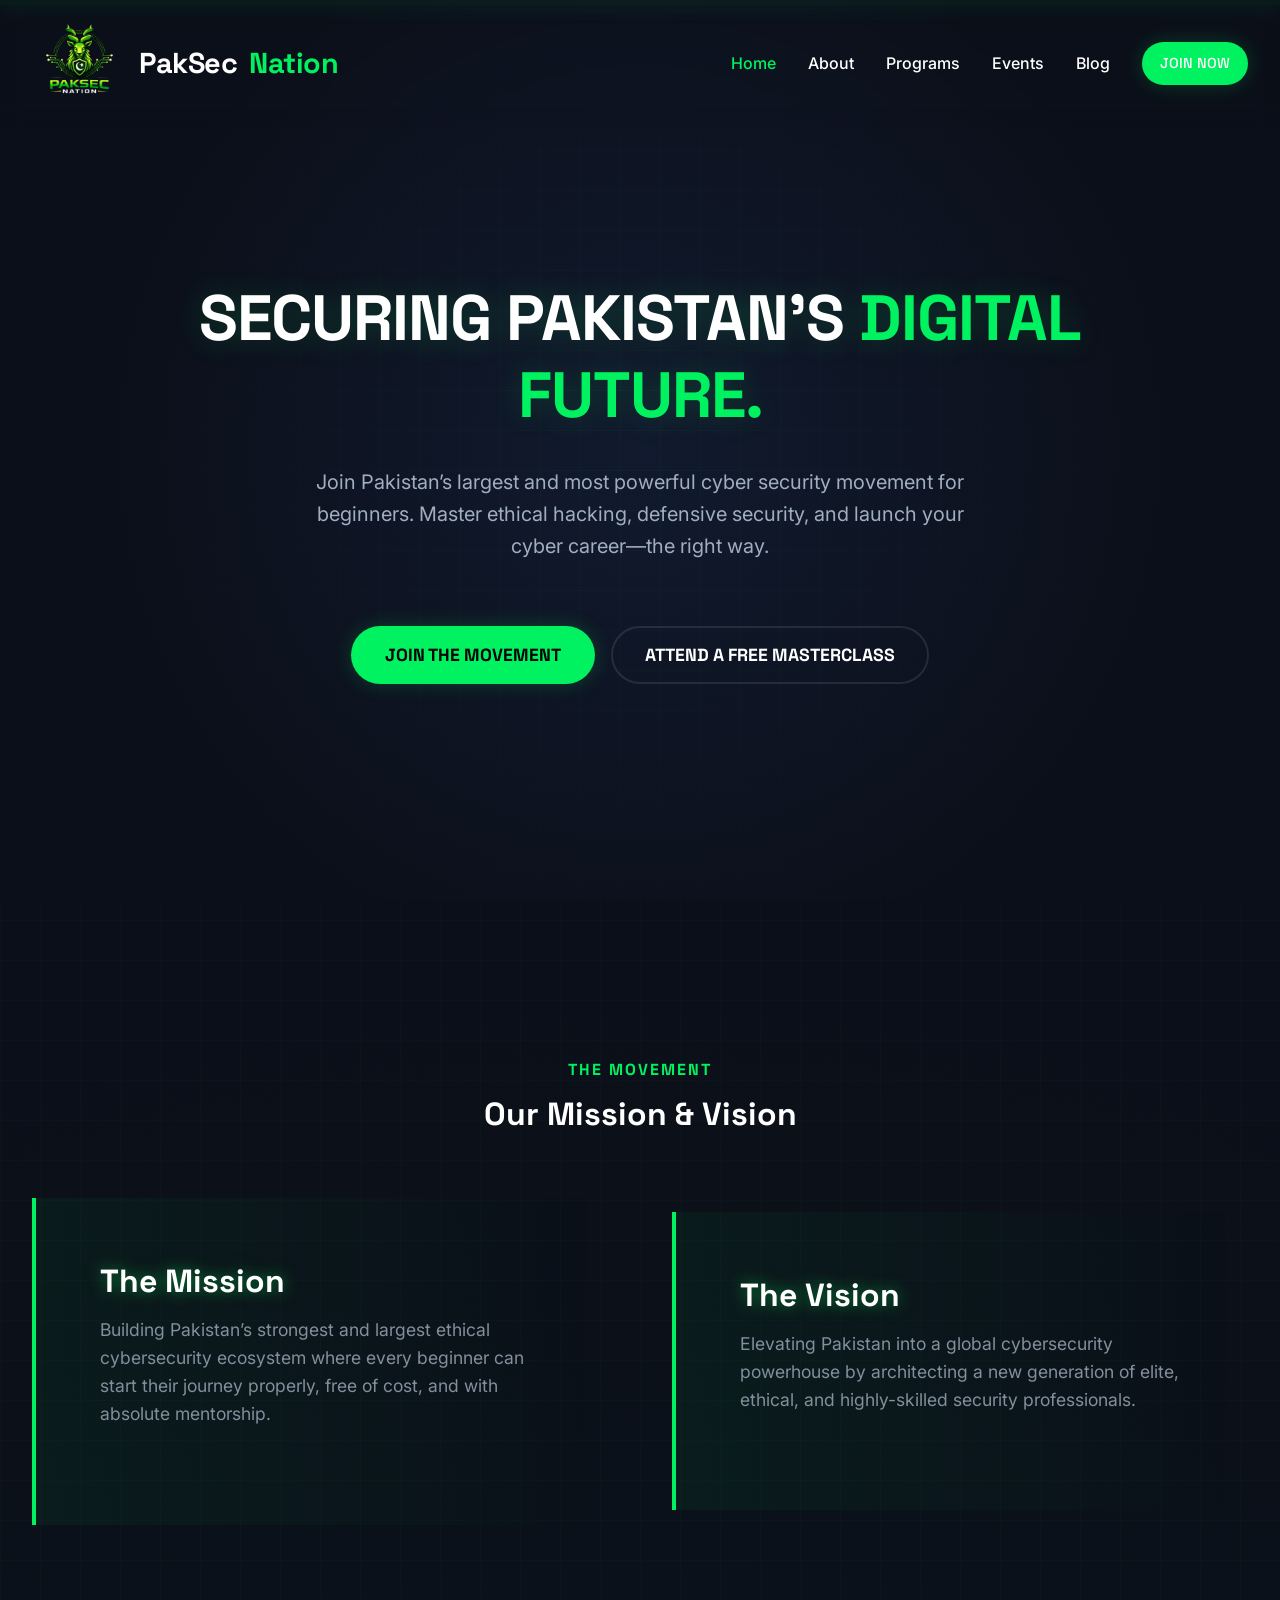
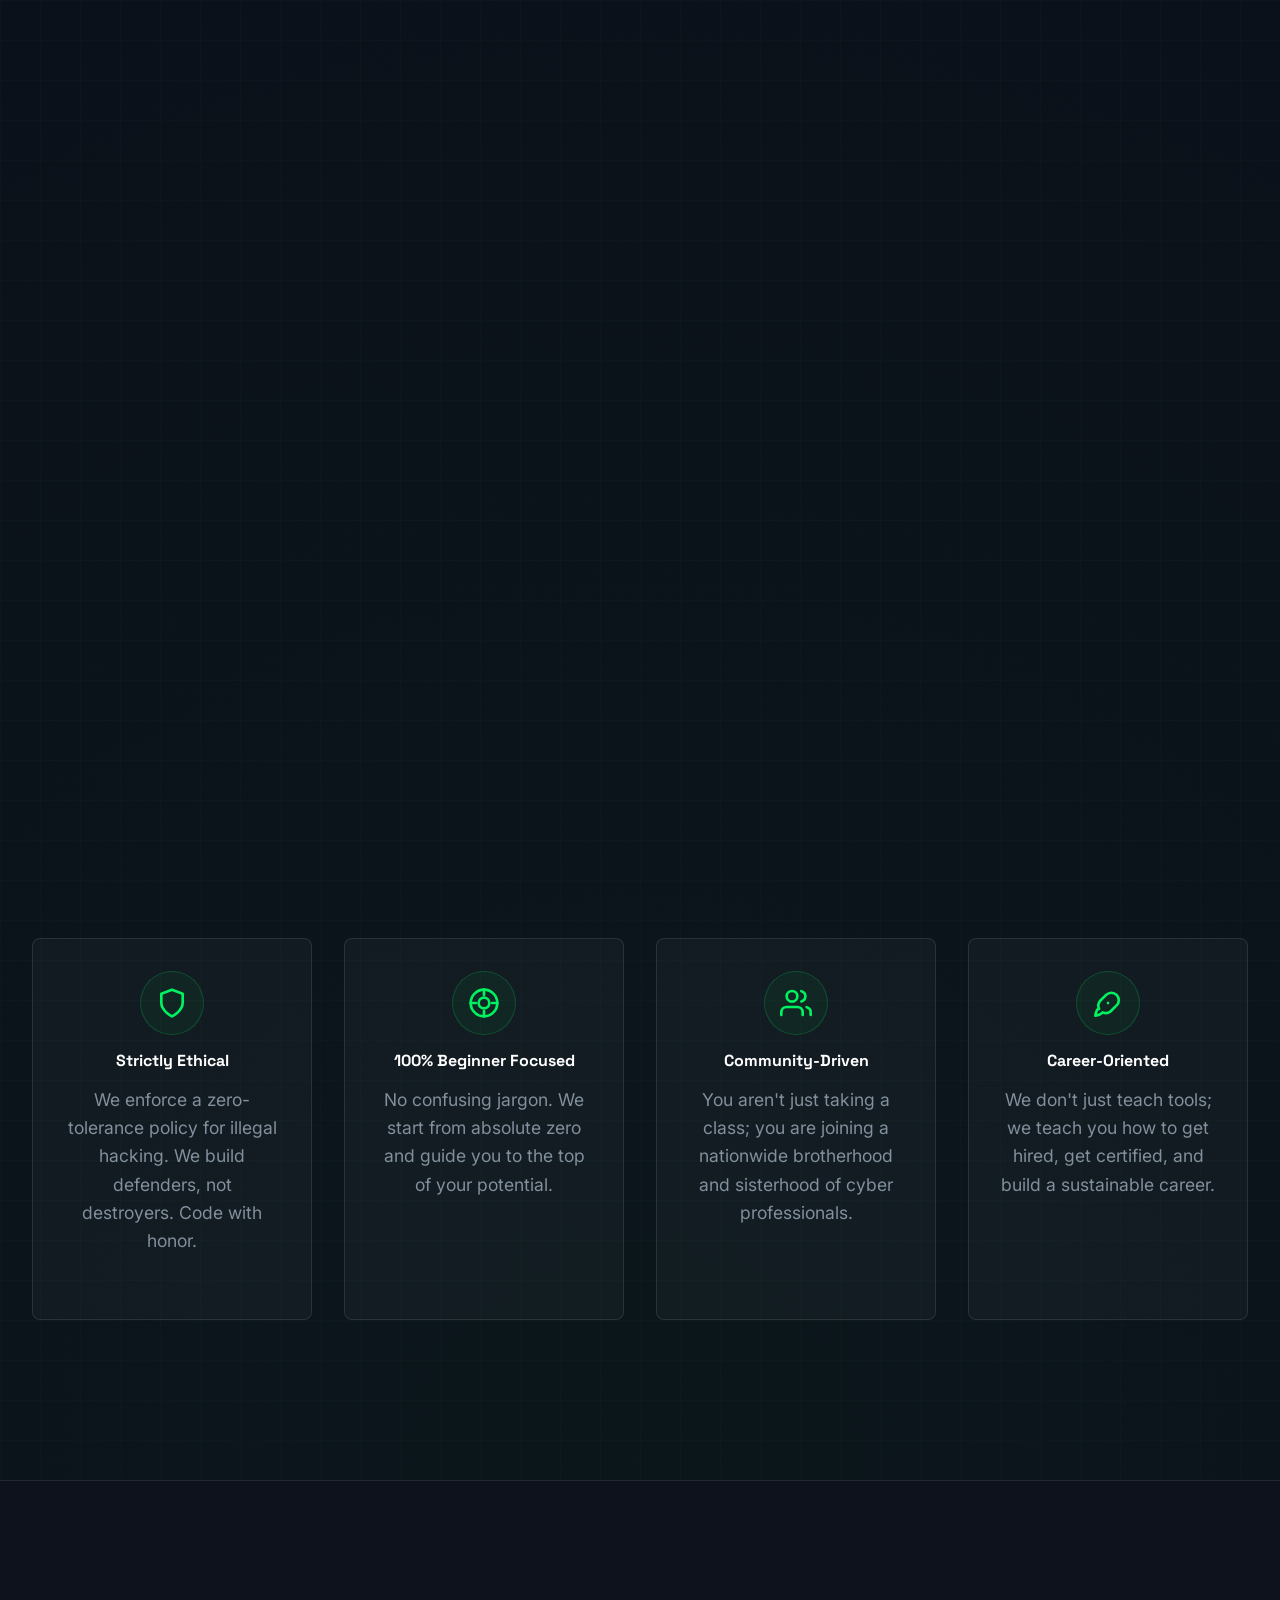
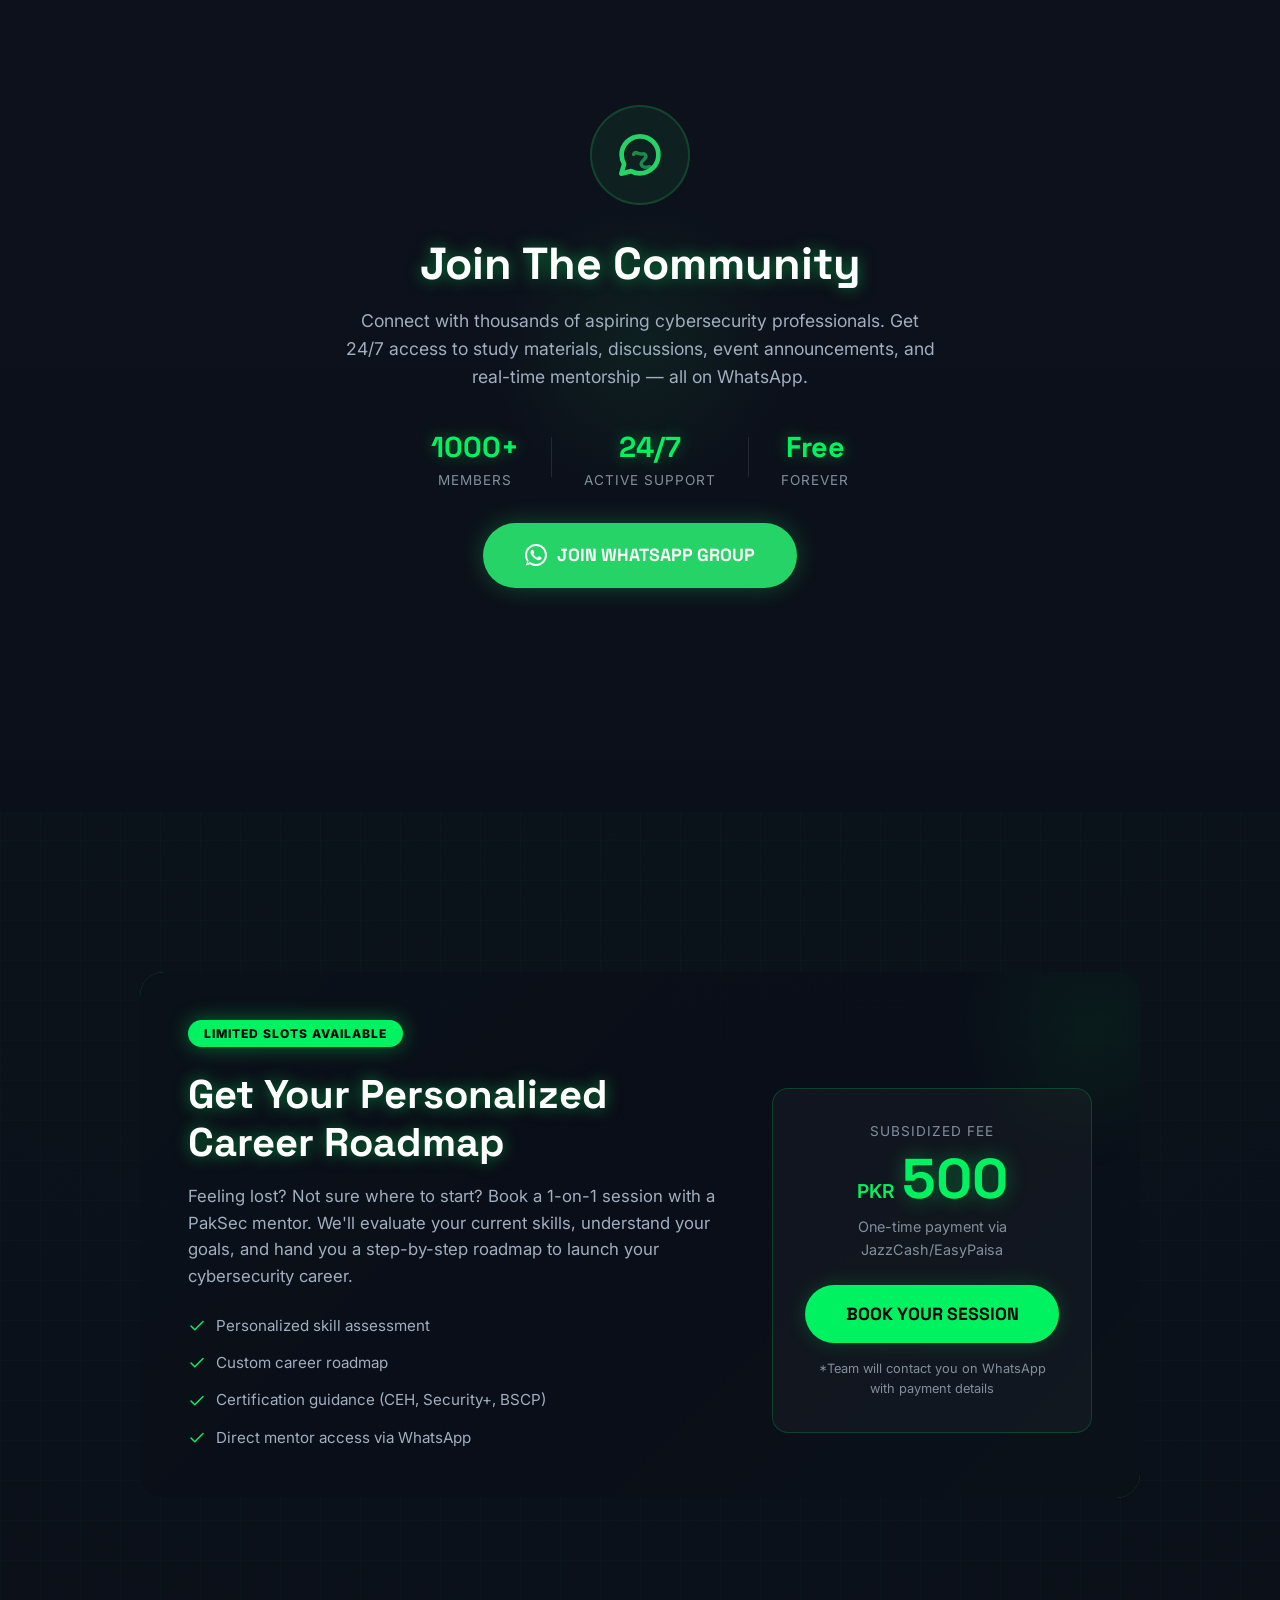
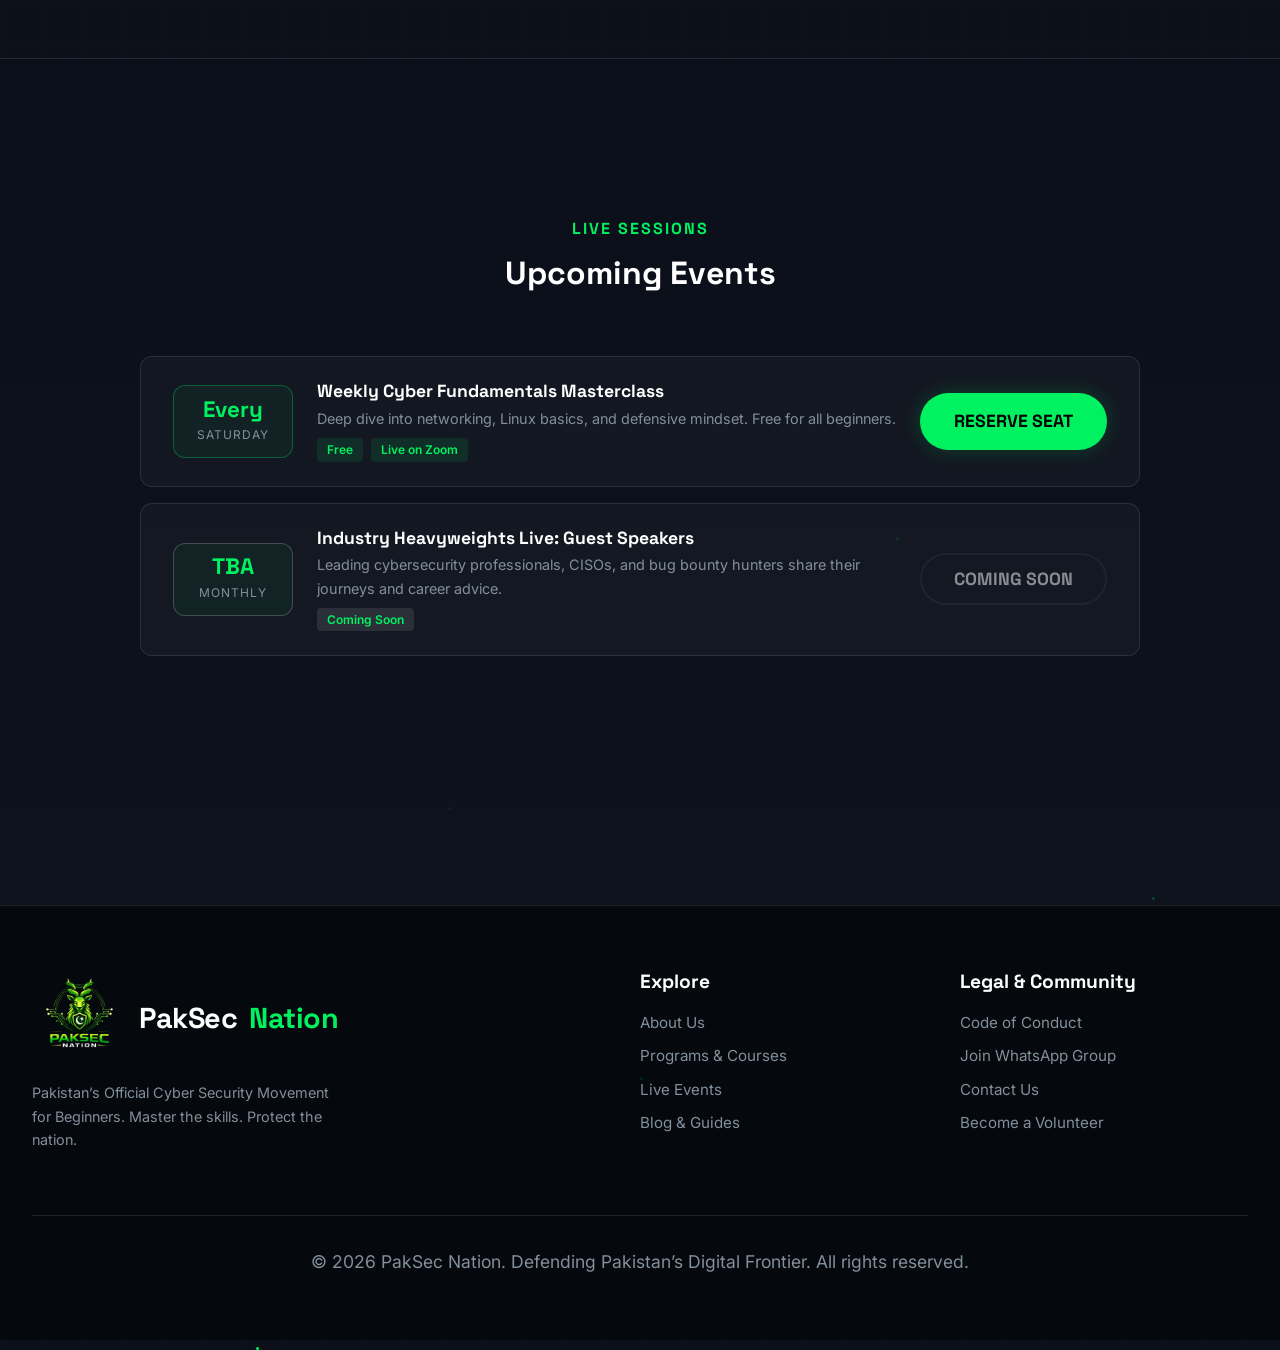
==== commit a4c4b0ee: "New index" ====
--- a/index.html
+++ b/index.html
@@ -222,6 +222,447 @@
                 height: 26px;
             }
         }
+
+        /* WhatsApp Community Section */
+        .whatsapp-section {
+            position: relative;
+            text-align: center;
+            padding: 4rem 2rem;
+            max-width: 700px;
+            margin: 0 auto;
+        }
+
+        .whatsapp-glow-ring {
+            position: absolute;
+            top: 50%;
+            left: 50%;
+            transform: translate(-50%, -50%);
+            width: 300px;
+            height: 300px;
+            border-radius: 50%;
+            background: radial-gradient(circle, rgba(37, 211, 102, 0.08) 0%, transparent 70%);
+            pointer-events: none;
+            animation: whatsappPulse 3s ease-in-out infinite;
+        }
+
+        @keyframes whatsappPulse {
+            0%, 100% { transform: translate(-50%, -50%) scale(1); opacity: 0.6; }
+            50% { transform: translate(-50%, -50%) scale(1.15); opacity: 1; }
+        }
+
+        .whatsapp-content {
+            position: relative;
+            z-index: 1;
+        }
+
+        .whatsapp-icon-pulse {
+            display: inline-flex;
+            align-items: center;
+            justify-content: center;
+            width: 100px;
+            height: 100px;
+            border-radius: 50%;
+            background: rgba(37, 211, 102, 0.08);
+            border: 2px solid rgba(37, 211, 102, 0.2);
+            margin-bottom: 2rem;
+            animation: iconFloat 3s ease-in-out infinite;
+        }
+
+        @keyframes iconFloat {
+            0%, 100% { transform: translateY(0); }
+            50% { transform: translateY(-8px); }
+        }
+
+        .whatsapp-stats {
+            display: flex;
+            justify-content: center;
+            align-items: center;
+            gap: 2rem;
+            margin-bottom: 2rem;
+        }
+
+        .stat-item {
+            display: flex;
+            flex-direction: column;
+            align-items: center;
+        }
+
+        .stat-number {
+            font-family: var(--font-heading);
+            font-size: 1.8rem;
+            font-weight: 700;
+            color: var(--color-primary);
+            text-shadow: 0 0 15px rgba(0, 242, 96, 0.4);
+        }
+
+        .stat-label {
+            font-size: 0.85rem;
+            color: var(--color-text-muted);
+            text-transform: uppercase;
+            letter-spacing: 1px;
+        }
+
+        .stat-divider {
+            width: 1px;
+            height: 40px;
+            background: var(--color-border);
+        }
+
+        .btn-whatsapp {
+            display: inline-flex;
+            align-items: center;
+            gap: 10px;
+            background: #25D366;
+            color: #fff;
+            padding: 1rem 2.5rem;
+            font-size: 1.1rem;
+            border-radius: 200px;
+            font-family: var(--font-heading);
+            font-weight: 700;
+            text-transform: uppercase;
+            transition: all 0.3s ease;
+            box-shadow: 0 0 25px rgba(37, 211, 102, 0.3);
+        }
+
+        .btn-whatsapp:hover {
+            background: #1EBE57;
+            color: #fff;
+            transform: translateY(-3px);
+            box-shadow: 0 8px 30px rgba(37, 211, 102, 0.4);
+        }
+
+        .btn-whatsapp svg {
+            fill: #fff;
+        }
+
+        /* Consultation Section */
+        .consultation-card {
+            position: relative;
+            max-width: 1000px;
+            margin: 0 auto;
+            border-radius: 24px;
+            overflow: hidden;
+        }
+
+        .consultation-border-glow {
+            position: absolute;
+            inset: -1px;
+            border-radius: 25px;
+            background: linear-gradient(135deg, rgba(0, 242, 96, 0.3), transparent 40%, transparent 60%, rgba(0, 242, 96, 0.3));
+            z-index: 0;
+            animation: borderRotate 6s linear infinite;
+        }
+
+        @keyframes borderRotate {
+            0% { filter: hue-rotate(0deg); }
+            100% { filter: hue-rotate(360deg); }
+        }
+
+        .consultation-inner {
+            position: relative;
+            z-index: 1;
+            background: rgba(11, 15, 25, 0.95);
+            border-radius: 24px;
+            padding: 3rem;
+            overflow: hidden;
+        }
+
+        .consultation-inner::before {
+            content: '';
+            position: absolute;
+            top: -100px;
+            right: -100px;
+            width: 300px;
+            height: 300px;
+            background: radial-gradient(circle, rgba(0, 242, 96, 0.06) 0%, transparent 70%);
+            pointer-events: none;
+        }
+
+        .consultation-badge {
+            display: inline-block;
+            background: var(--color-primary);
+            color: #000;
+            padding: 4px 16px;
+            border-radius: 100px;
+            font-size: 0.75rem;
+            font-weight: 800;
+            text-transform: uppercase;
+            letter-spacing: 1px;
+            margin-bottom: 1.5rem;
+            box-shadow: 0 0 20px rgba(0, 242, 96, 0.4);
+            animation: badgePulse 2s ease-in-out infinite;
+        }
+
+        @keyframes badgePulse {
+            0%, 100% { box-shadow: 0 0 20px rgba(0, 242, 96, 0.4); }
+            50% { box-shadow: 0 0 30px rgba(0, 242, 96, 0.6); }
+        }
+
+        .consultation-grid {
+            display: grid;
+            grid-template-columns: 1fr 320px;
+            gap: 3rem;
+            align-items: center;
+        }
+
+        .consultation-features {
+            list-style: none;
+            display: flex;
+            flex-direction: column;
+            gap: 0.8rem;
+        }
+
+        .consultation-features li {
+            display: flex;
+            align-items: center;
+            gap: 10px;
+            color: #a0aec0;
+            font-size: 0.95rem;
+        }
+
+        .price-card {
+            text-align: center;
+            background: rgba(255, 255, 255, 0.03);
+            border: 1px solid rgba(0, 242, 96, 0.2);
+            border-radius: 16px;
+            padding: 2rem;
+            transition: all 0.4s ease;
+        }
+
+        .price-card:hover {
+            border-color: var(--color-primary);
+            box-shadow: 0 0 30px rgba(0, 242, 96, 0.15);
+            transform: translateY(-5px);
+        }
+
+        .price-label {
+            display: block;
+            font-size: 0.85rem;
+            color: var(--color-text-muted);
+            text-transform: uppercase;
+            letter-spacing: 1px;
+            margin-bottom: 0.5rem;
+        }
+
+        .price-amount {
+            display: flex;
+            align-items: baseline;
+            justify-content: center;
+            gap: 8px;
+            margin-bottom: 0.5rem;
+        }
+
+        .price-currency {
+            font-size: 1.2rem;
+            color: var(--color-primary);
+            font-weight: 600;
+        }
+
+        .price-value {
+            font-family: var(--font-heading);
+            font-size: 3.5rem;
+            font-weight: 700;
+            color: var(--color-primary);
+            text-shadow: 0 0 20px rgba(0, 242, 96, 0.4);
+            line-height: 1;
+        }
+
+        /* Events Preview Section */
+        .events-preview {
+            display: flex;
+            flex-direction: column;
+            gap: 1rem;
+            max-width: 1000px;
+            margin: 0 auto;
+        }
+
+        .event-card {
+            display: grid;
+            grid-template-columns: 120px 1fr auto;
+            align-items: center;
+            gap: 1.5rem;
+            padding: 1.5rem 2rem;
+            background: var(--color-surface);
+            border: 1px solid var(--color-border);
+            border-radius: 12px;
+            transition: all 0.4s cubic-bezier(0.175, 0.885, 0.32, 1.275);
+            position: relative;
+            overflow: hidden;
+        }
+
+        .event-card::before {
+            content: '';
+            position: absolute;
+            top: 0;
+            left: 0;
+            width: 3px;
+            height: 100%;
+            background: var(--color-primary);
+            transform: scaleY(0);
+            transition: transform 0.3s ease;
+        }
+
+        .event-card:hover {
+            border-color: var(--color-primary);
+            transform: translateX(8px);
+            box-shadow: 0 10px 30px rgba(0, 242, 96, 0.1);
+        }
+
+        .event-card:hover::before {
+            transform: scaleY(1);
+        }
+
+        .event-card-date {
+            text-align: center;
+            border: 1px solid rgba(0, 242, 96, 0.3);
+            border-radius: 12px;
+            padding: 0.8rem;
+            background: rgba(0, 242, 96, 0.05);
+        }
+
+        .event-day {
+            display: block;
+            font-family: var(--font-heading);
+            font-size: 1.4rem;
+            font-weight: 700;
+            color: var(--color-primary);
+            line-height: 1;
+        }
+
+        .event-weekday {
+            display: block;
+            font-size: 0.75rem;
+            color: var(--color-text-muted);
+            text-transform: uppercase;
+            letter-spacing: 1px;
+            margin-top: 4px;
+        }
+
+        .event-card-info h4 {
+            color: #fff;
+            font-size: 1.1rem;
+            margin-bottom: 0.3rem;
+        }
+
+        .event-card-info p {
+            font-size: 0.9rem;
+            color: var(--color-text-muted);
+            margin-bottom: 0.5rem;
+        }
+
+        .event-card-tags {
+            display: flex;
+            gap: 0.5rem;
+            flex-wrap: wrap;
+        }
+
+        .event-tag {
+            display: inline-block;
+            background: rgba(0, 242, 96, 0.1);
+            color: var(--color-primary);
+            padding: 2px 10px;
+            border-radius: 4px;
+            font-size: 0.75rem;
+            font-weight: 600;
+        }
+
+        /* Enhanced Animations */
+        .glass-card {
+            transform-style: preserve-3d;
+            perspective: 1000px;
+        }
+
+        /* Counter animation for stats */
+        @keyframes countUp {
+            from { opacity: 0; transform: translateY(10px); }
+            to { opacity: 1; transform: translateY(0); }
+        }
+
+        .stat-item {
+            animation: countUp 0.6s ease-out both;
+        }
+
+        .stat-item:nth-child(1) { animation-delay: 0.2s; }
+        .stat-item:nth-child(3) { animation-delay: 0.4s; }
+        .stat-item:nth-child(5) { animation-delay: 0.6s; }
+
+        @media (max-width: 768px) {
+            .consultation-grid {
+                grid-template-columns: 1fr;
+                gap: 2rem;
+            }
+
+            .consultation-inner {
+                padding: 2rem 1.5rem;
+            }
+
+            .event-card {
+                grid-template-columns: 80px 1fr;
+                gap: 1rem;
+                padding: 1.2rem;
+            }
+
+            .event-card-action {
+                grid-column: 1 / -1;
+            }
+
+            .whatsapp-section {
+                padding: 3rem 1rem;
+            }
+
+            .whatsapp-stats {
+                gap: 1.2rem;
+            }
+
+            .stat-number {
+                font-size: 1.4rem;
+            }
+
+            .btn-whatsapp {
+                padding: 0.8rem 2rem;
+                font-size: 0.95rem;
+            }
+
+            .whatsapp-icon-pulse {
+                width: 80px;
+                height: 80px;
+            }
+
+            .whatsapp-icon-pulse svg {
+                width: 40px;
+                height: 40px;
+            }
+        }
+
+        @media (max-width: 480px) {
+            .event-card {
+                grid-template-columns: 1fr;
+                text-align: center;
+            }
+
+            .event-card-date {
+                display: flex;
+                gap: 0.5rem;
+                justify-content: center;
+                align-items: baseline;
+                border: none;
+                background: none;
+                padding: 0;
+            }
+
+            .event-day {
+                font-size: 1.2rem;
+            }
+
+            .event-card-tags {
+                justify-content: center;
+            }
+
+            .stat-divider {
+                width: 40px;
+                height: 1px;
+            }
+        }
     </style>
 </head>
 
@@ -365,6 +806,189 @@
         </div>
     </section>
 
+    <!-- Join WhatsApp Community -->
+    <section class="section"
+        style="background: linear-gradient(180deg, #0d121c 0%, var(--color-bg) 100%); border-top: 1px solid var(--color-border);">
+        <div class="container">
+            <div class="whatsapp-section">
+                <div class="whatsapp-glow-ring"></div>
+                <div class="whatsapp-content reveal-scale">
+                    <div class="whatsapp-icon-pulse">
+                        <svg viewBox="0 0 24 24" fill="none" width="56" height="56">
+                            <path
+                                d="M17.6 6.32A7.85 7.85 0 0012.05 4c-4.38 0-7.93 3.55-7.93 7.93a7.9 7.9 0 001.07 3.97L4 20l4.14-1.09a7.92 7.92 0 003.78.97h.01c4.38 0 7.94-3.55 7.94-7.93a7.87 7.87 0 00-2.27-5.63z"
+                                stroke="#25D366" stroke-width="2" stroke-linecap="round" stroke-linejoin="round" />
+                            <path
+                                d="M9.27 11.68c.16-.46.76-.77 1.32-.65a4.5 4.5 0 002.08.53c.23 0 .46-.01.68-.04.63-.08 1.18.42 1.18 1.06 0 .17-.04.33-.1.48-.17.42-.52.78-.92 1.14-.48.42-1.01.74-1.01 1.52 0 .5.27.96.7 1.22a2.8 2.8 0 001.28.32c.38 0 .76-.05 1.13-.15a1.06 1.06 0 011.02.24"
+                                stroke="#25D366" stroke-width="1.5" stroke-linecap="round" stroke-linejoin="round"
+                                opacity="0.6" />
+                        </svg>
+                    </div>
+                    <h2 class="glow-text" style="font-size: clamp(1.8rem, 4vw, 2.8rem); margin-bottom: 1rem;">
+                        Join The Community</h2>
+                    <p style="max-width: 600px; margin: 0 auto 2rem; color: #a0aec0; font-size: 1.1rem;">
+                        Connect with thousands of aspiring cybersecurity professionals. Get 24/7 access to study
+                        materials, discussions, event announcements, and real-time mentorship — all on WhatsApp.
+                    </p>
+                    <div class="whatsapp-stats">
+                        <div class="stat-item">
+                            <span class="stat-number">1000+</span>
+                            <span class="stat-label">Members</span>
+                        </div>
+                        <div class="stat-divider"></div>
+                        <div class="stat-item">
+                            <span class="stat-number">24/7</span>
+                            <span class="stat-label">Active Support</span>
+                        </div>
+                        <div class="stat-divider"></div>
+                        <div class="stat-item">
+                            <span class="stat-number">Free</span>
+                            <span class="stat-label">Forever</span>
+                        </div>
+                    </div>
+                    <a href="https://chat.whatsapp.com/YOUR_WHATSAPP_INVITE_LINK" target="_blank" rel="noopener"
+                        class="btn btn-whatsapp">
+                        <svg viewBox="0 0 24 24" width="22" height="22" fill="currentColor">
+                            <path
+                                d="M17.472 14.382c-.297-.149-1.758-.867-2.03-.967-.273-.099-.471-.148-.67.15-.197.297-.767.966-.94 1.164-.173.199-.347.223-.644.075-.297-.15-1.255-.463-2.39-1.475-.883-.788-1.48-1.761-1.653-2.059-.173-.297-.018-.458.13-.606.134-.133.298-.347.446-.52.149-.174.198-.298.298-.497.099-.198.05-.371-.025-.52-.075-.149-.669-1.612-.916-2.207-.242-.579-.487-.5-.669-.51-.173-.008-.371-.01-.57-.01-.198 0-.52.074-.792.372-.272.297-1.04 1.016-1.04 2.479 0 1.462 1.065 2.875 1.213 3.074.149.198 2.096 3.2 5.077 4.487.709.306 1.262.489 1.694.625.712.227 1.36.195 1.871.118.571-.085 1.758-.719 2.006-1.413.248-.694.248-1.289.173-1.413-.074-.124-.272-.198-.57-.347z" />
+                            <path
+                                d="M12 0C5.373 0 0 5.373 0 12c0 2.625.846 5.059 2.284 7.034L.789 23.492l4.647-1.514A11.945 11.945 0 0012 24c6.627 0 12-5.373 12-12S18.627 0 12 0zm0 21.75c-2.16 0-4.17-.66-5.82-1.785l-.42-.27-2.76.9.87-2.67-.28-.45A9.708 9.708 0 012.25 12c0-5.385 4.365-9.75 9.75-9.75S21.75 6.615 21.75 12s-4.365 9.75-9.75 9.75z" />
+                        </svg>
+                        Join WhatsApp Group
+                    </a>
+                </div>
+            </div>
+        </div>
+    </section>
+
+    <!-- 1-on-1 Consultation -->
+    <section class="section">
+        <div class="container">
+            <div class="consultation-card reveal">
+                <div class="consultation-border-glow"></div>
+                <div class="consultation-inner">
+                    <div class="consultation-badge">Limited Slots Available</div>
+                    <div class="consultation-grid">
+                        <div class="consultation-info reveal-left">
+                            <h2 class="glow-text"
+                                style="font-size: clamp(1.8rem, 4vw, 2.5rem); margin-bottom: 1rem;">Get Your
+                                Personalized Career Roadmap</h2>
+                            <p style="color: #a0aec0; font-size: 1.05rem; margin-bottom: 1.5rem;">
+                                Feeling lost? Not sure where to start? Book a 1-on-1 session with a PakSec mentor.
+                                We'll evaluate your current skills, understand your goals, and hand you a step-by-step
+                                roadmap to launch your cybersecurity career.
+                            </p>
+                            <ul class="consultation-features">
+                                <li>
+                                    <svg viewBox="0 0 24 24" width="18" height="18" fill="none" stroke="#00F260"
+                                        stroke-width="2" stroke-linecap="round" stroke-linejoin="round">
+                                        <polyline points="20 6 9 17 4 12" />
+                                    </svg>
+                                    Personalized skill assessment
+                                </li>
+                                <li>
+                                    <svg viewBox="0 0 24 24" width="18" height="18" fill="none" stroke="#00F260"
+                                        stroke-width="2" stroke-linecap="round" stroke-linejoin="round">
+                                        <polyline points="20 6 9 17 4 12" />
+                                    </svg>
+                                    Custom career roadmap
+                                </li>
+                                <li>
+                                    <svg viewBox="0 0 24 24" width="18" height="18" fill="none" stroke="#00F260"
+                                        stroke-width="2" stroke-linecap="round" stroke-linejoin="round">
+                                        <polyline points="20 6 9 17 4 12" />
+                                    </svg>
+                                    Certification guidance (CEH, Security+, BSCP)
+                                </li>
+                                <li>
+                                    <svg viewBox="0 0 24 24" width="18" height="18" fill="none" stroke="#00F260"
+                                        stroke-width="2" stroke-linecap="round" stroke-linejoin="round">
+                                        <polyline points="20 6 9 17 4 12" />
+                                    </svg>
+                                    Direct mentor access via WhatsApp
+                                </li>
+                            </ul>
+                        </div>
+                        <div class="consultation-pricing reveal-right delay-200">
+                            <div class="price-card">
+                                <span class="price-label">Subsidized Fee</span>
+                                <div class="price-amount">
+                                    <span class="price-currency">PKR</span>
+                                    <span class="price-value">500</span>
+                                </div>
+                                <p style="font-size: 0.9rem; color: var(--color-text-muted); margin-bottom: 1.5rem;">
+                                    One-time payment via JazzCash/EasyPaisa
+                                </p>
+                                <a href="join.html#consultation" class="btn btn-primary" style="width: 100%;">
+                                    Book Your Session
+                                </a>
+                                <p style="font-size: 0.8rem; color: var(--color-text-muted); margin-top: 1rem; margin-bottom: 0;">
+                                    *Team will contact you on WhatsApp with payment details
+                                </p>
+                            </div>
+                        </div>
+                    </div>
+                </div>
+            </div>
+        </div>
+    </section>
+
+    <!-- Upcoming Events -->
+    <section class="section"
+        style="background: linear-gradient(180deg, var(--color-bg) 0%, #0d121c 100%); border-top: 1px solid var(--color-border);">
+        <div class="container">
+            <div class="text-center mb-3 reveal">
+                <h2
+                    style="color: var(--color-primary); font-size: 1rem; text-transform: uppercase; letter-spacing: 2px;">
+                    Live Sessions</h2>
+                <h3>Upcoming Events</h3>
+            </div>
+
+            <div class="events-preview">
+                <div class="event-card reveal-left">
+                    <div class="event-card-date">
+                        <span class="event-day">Every</span>
+                        <span class="event-weekday">Saturday</span>
+                    </div>
+                    <div class="event-card-info">
+                        <h4>Weekly Cyber Fundamentals Masterclass</h4>
+                        <p>Deep dive into networking, Linux basics, and defensive mindset. Free for all beginners.</p>
+                        <div class="event-card-tags">
+                            <span class="event-tag">Free</span>
+                            <span class="event-tag">Live on Zoom</span>
+                        </div>
+                    </div>
+                    <div class="event-card-action">
+                        <a href="join.html" class="btn btn-primary" style="white-space: nowrap;">Reserve Seat</a>
+                    </div>
+                </div>
+
+                <div class="event-card reveal-right delay-100">
+                    <div class="event-card-date" style="border-color: rgba(255,255,255,0.2);">
+                        <span class="event-day">TBA</span>
+                        <span class="event-weekday">Monthly</span>
+                    </div>
+                    <div class="event-card-info">
+                        <h4>Industry Heavyweights Live: Guest Speakers</h4>
+                        <p>Leading cybersecurity professionals, CISOs, and bug bounty hunters share their journeys and
+                            career advice.</p>
+                        <div class="event-card-tags">
+                            <span class="event-tag" style="background: rgba(255,255,255,0.1);">Coming Soon</span>
+                        </div>
+                    </div>
+                    <div class="event-card-action">
+                        <button class="btn btn-secondary" disabled
+                            style="opacity: 0.5; cursor: not-allowed; white-space: nowrap;">Coming Soon</button>
+                    </div>
+                </div>
+            </div>
+
+            <div class="text-center mt-2 reveal">
+                <a href="events.html" class="btn btn-secondary">View All Events</a>
+            </div>
+        </div>
+    </section>
+
     <!-- Footer -->
     <footer class="footer">
         <div class="container">
--- a/css/global.css
+++ b/css/global.css
@@ -181,6 +181,76 @@
 .reveal-scale.active {
   opacity: 1;
   transform: scale(1);
+}
+
+/* Floating Particles */
+@keyframes floatUp {
+  0% {
+    opacity: 0;
+    transform: translateY(0) scale(0);
+  }
+  10% {
+    opacity: 1;
+  }
+  90% {
+    opacity: 1;
+  }
+  100% {
+    opacity: 0;
+    transform: translateY(-100vh) scale(1);
+  }
+}
+
+body::after {
+  content: '';
+  position: fixed;
+  width: 3px;
+  height: 3px;
+  background: var(--color-primary);
+  border-radius: 50%;
+  bottom: -10px;
+  left: 20%;
+  box-shadow:
+    0 0 6px rgba(0, 242, 96, 0.4),
+    80vw -10vh 0 0 rgba(0, 242, 96, 0.2),
+    30vw -30vh 0 0 rgba(0, 242, 96, 0.15),
+    70vw -50vh 0 0 rgba(0, 242, 96, 0.25),
+    15vw -60vh 0 0 rgba(0, 242, 96, 0.1),
+    85vw -80vh 0 0 rgba(0, 242, 96, 0.2),
+    50vw -90vh 0 0 rgba(0, 242, 96, 0.15);
+  animation: floatUp 15s linear infinite;
+  pointer-events: none;
+  z-index: 0;
+}
+
+/* Enhanced button transitions */
+.btn {
+  position: relative;
+  overflow: hidden;
+}
+
+.btn::after {
+  content: '';
+  position: absolute;
+  top: 50%;
+  left: 50%;
+  width: 0;
+  height: 0;
+  background: rgba(255, 255, 255, 0.15);
+  border-radius: 50%;
+  transform: translate(-50%, -50%);
+  transition: width 0.5s ease, height 0.5s ease;
+}
+
+.btn:active::after {
+  width: 300px;
+  height: 300px;
+}
+
+/* Smooth glass card tilt on hover */
+.glass-card {
+  transform-style: preserve-3d;
+  will-change: transform;
 }
 
 /* Stagger reveals */
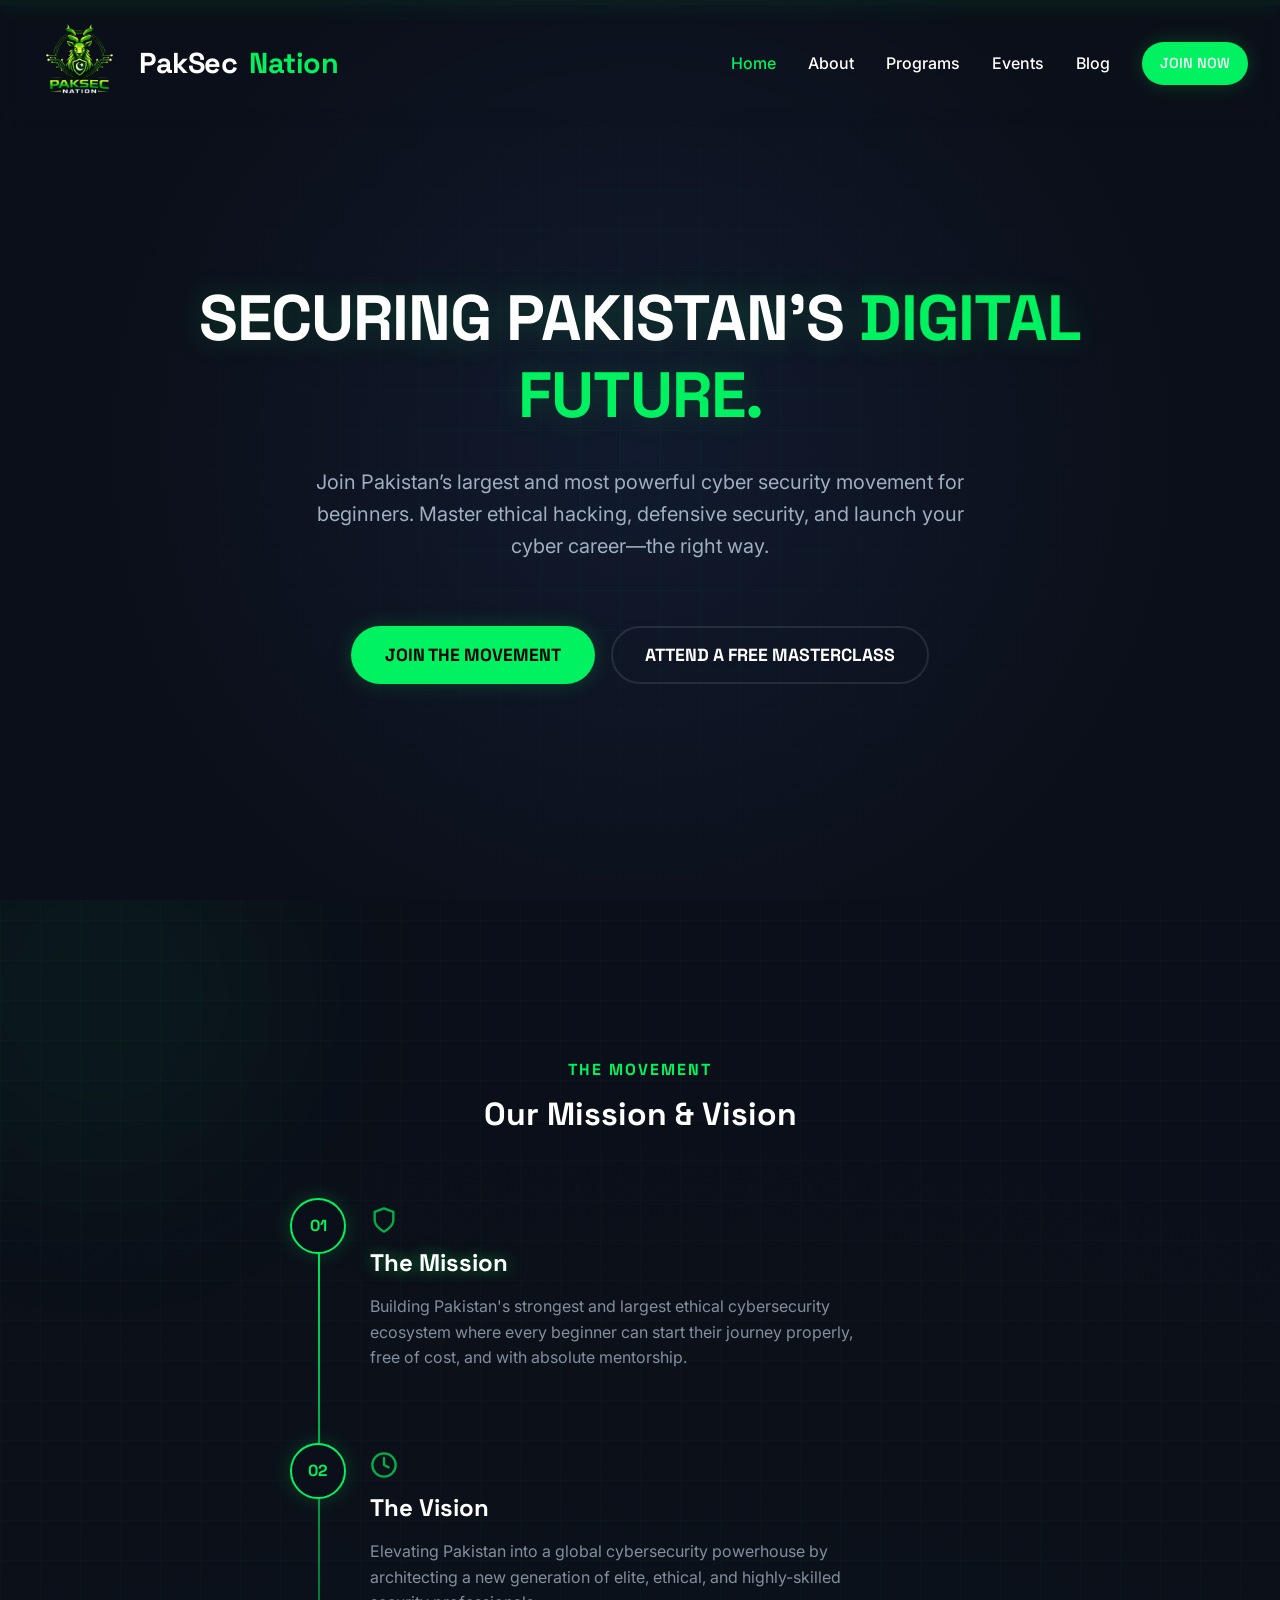
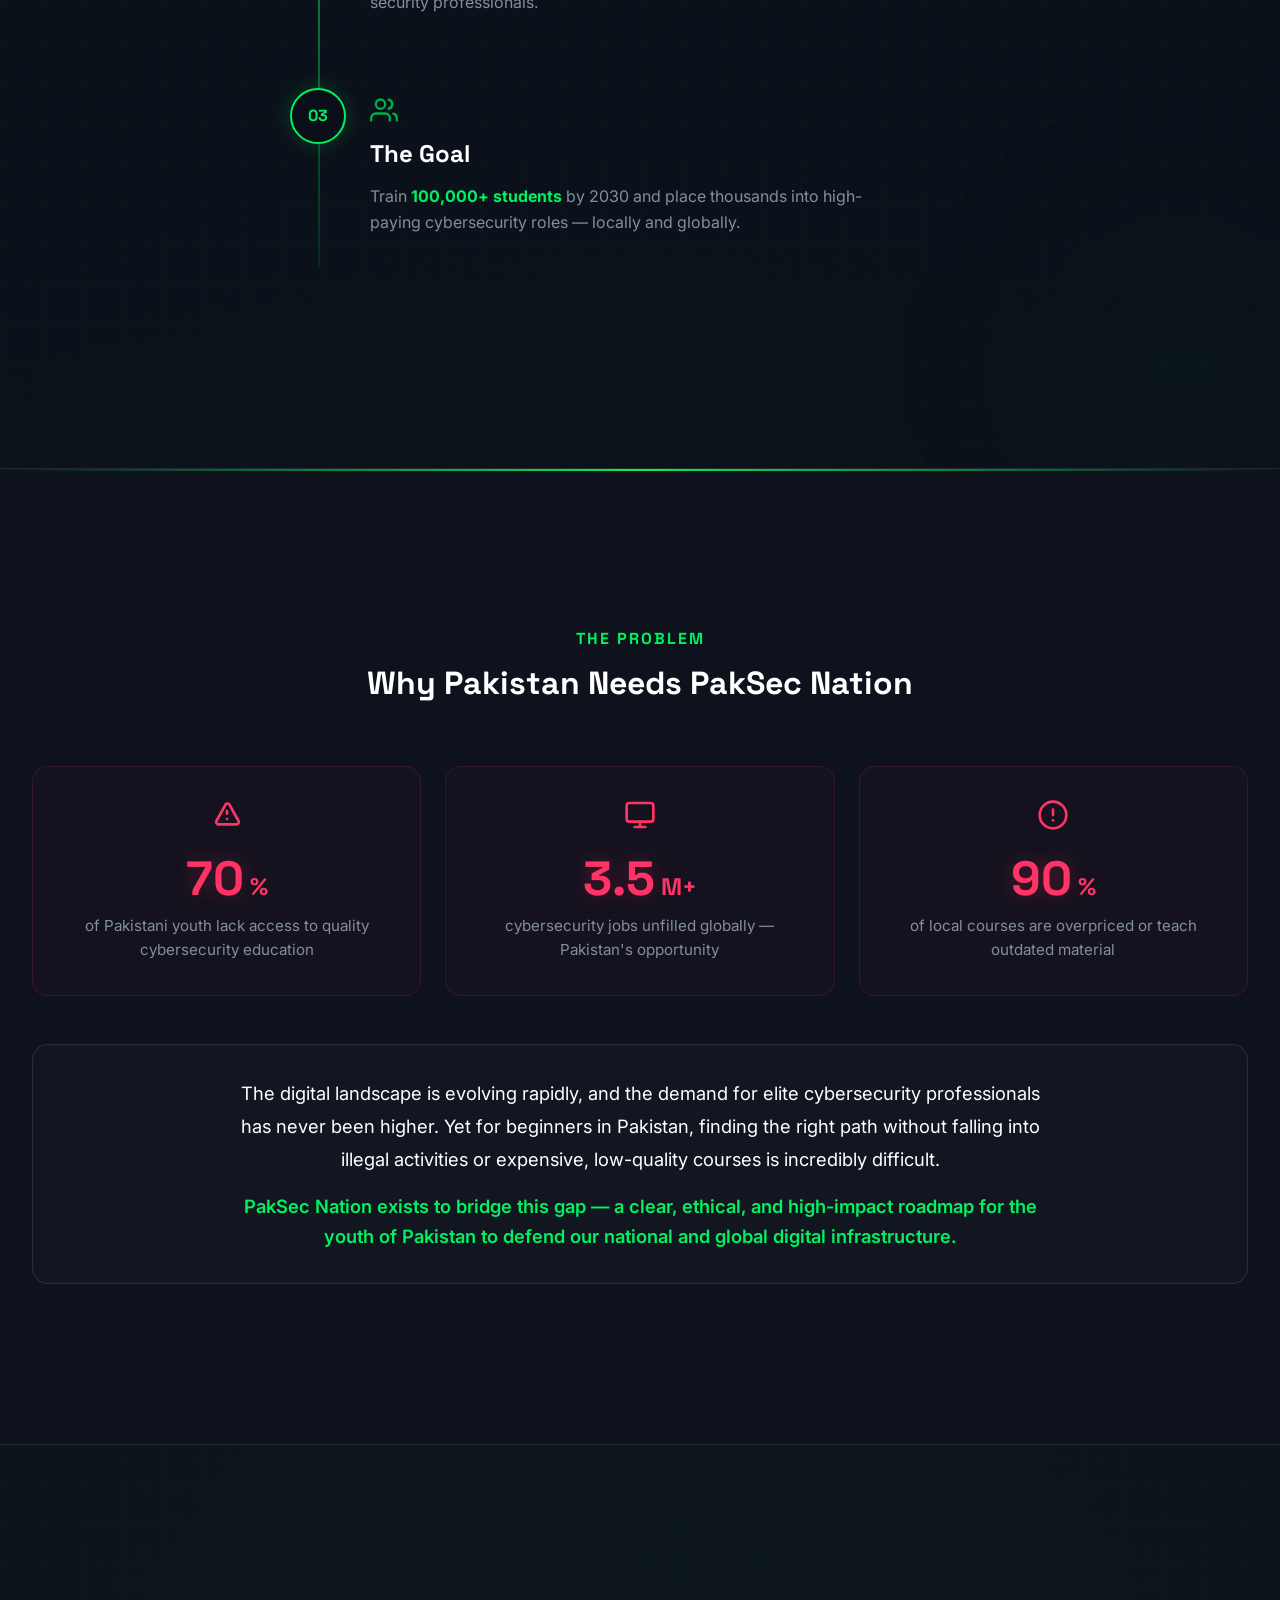
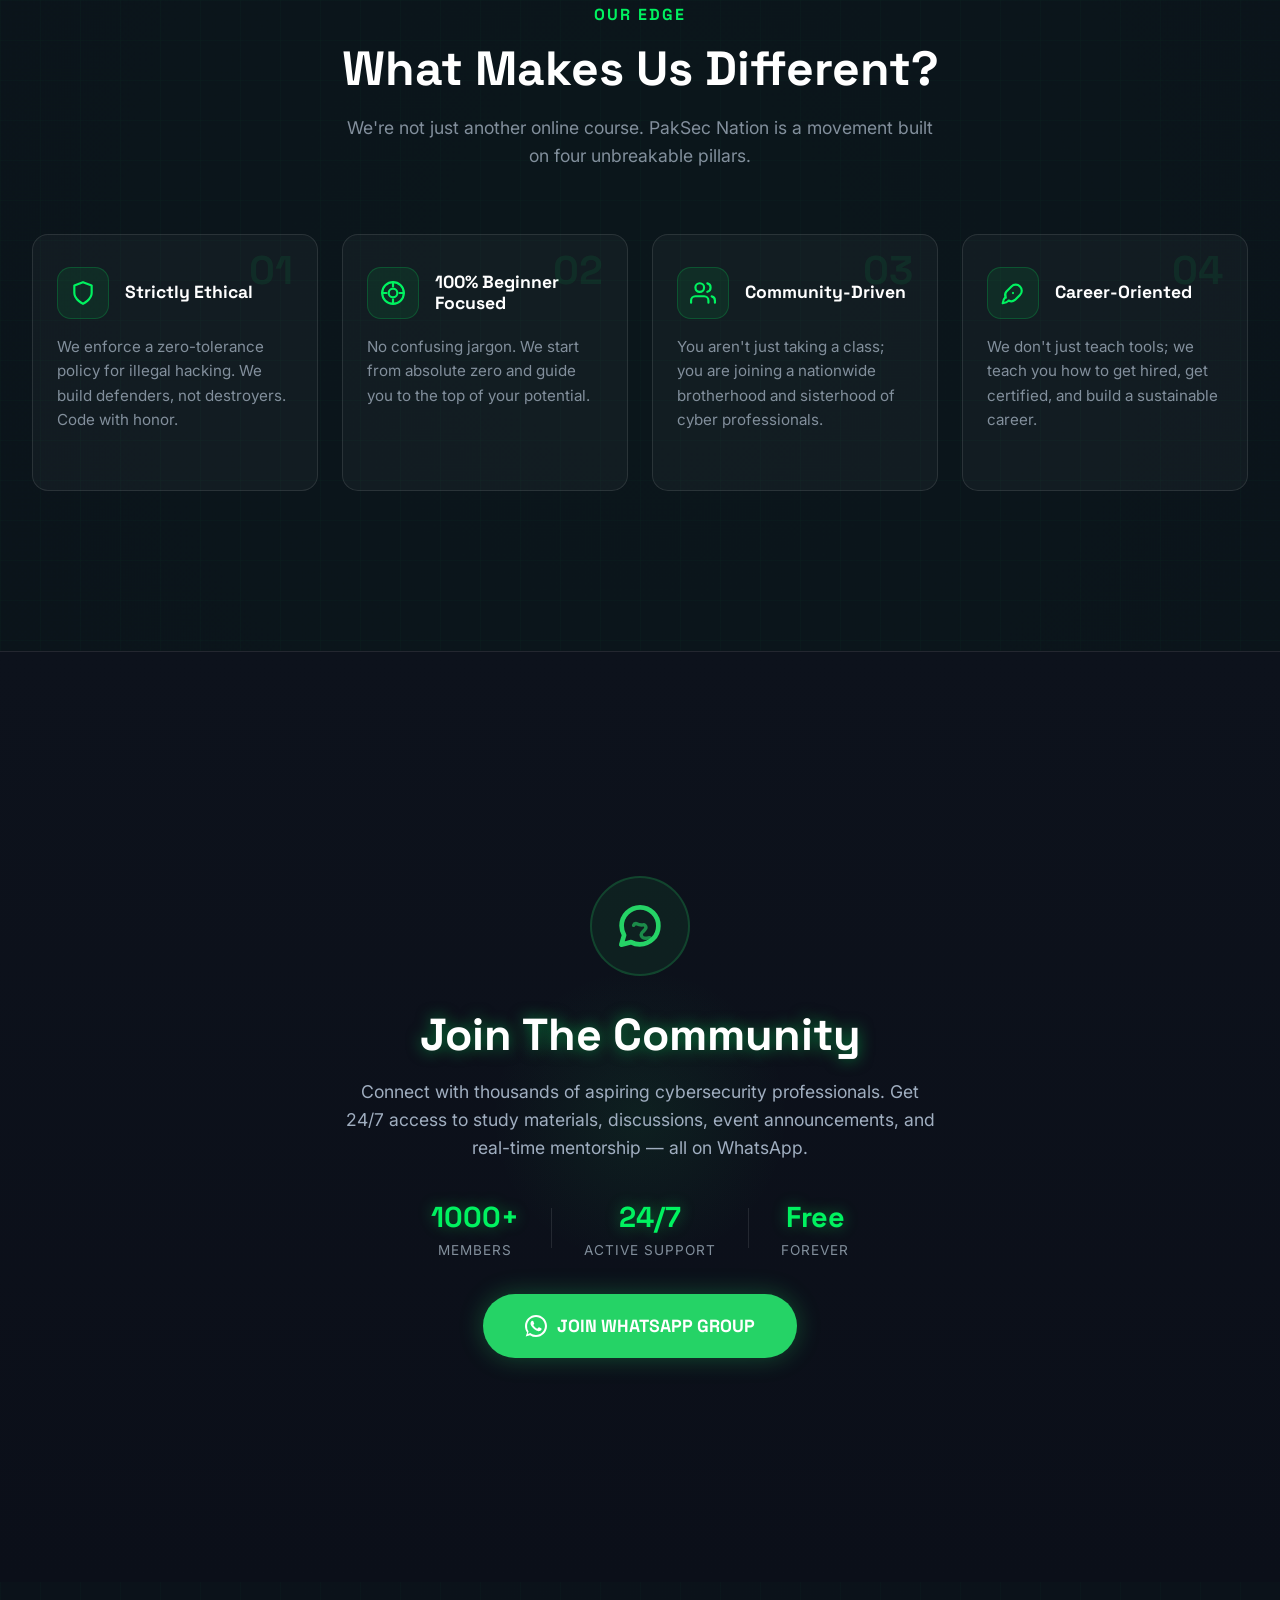
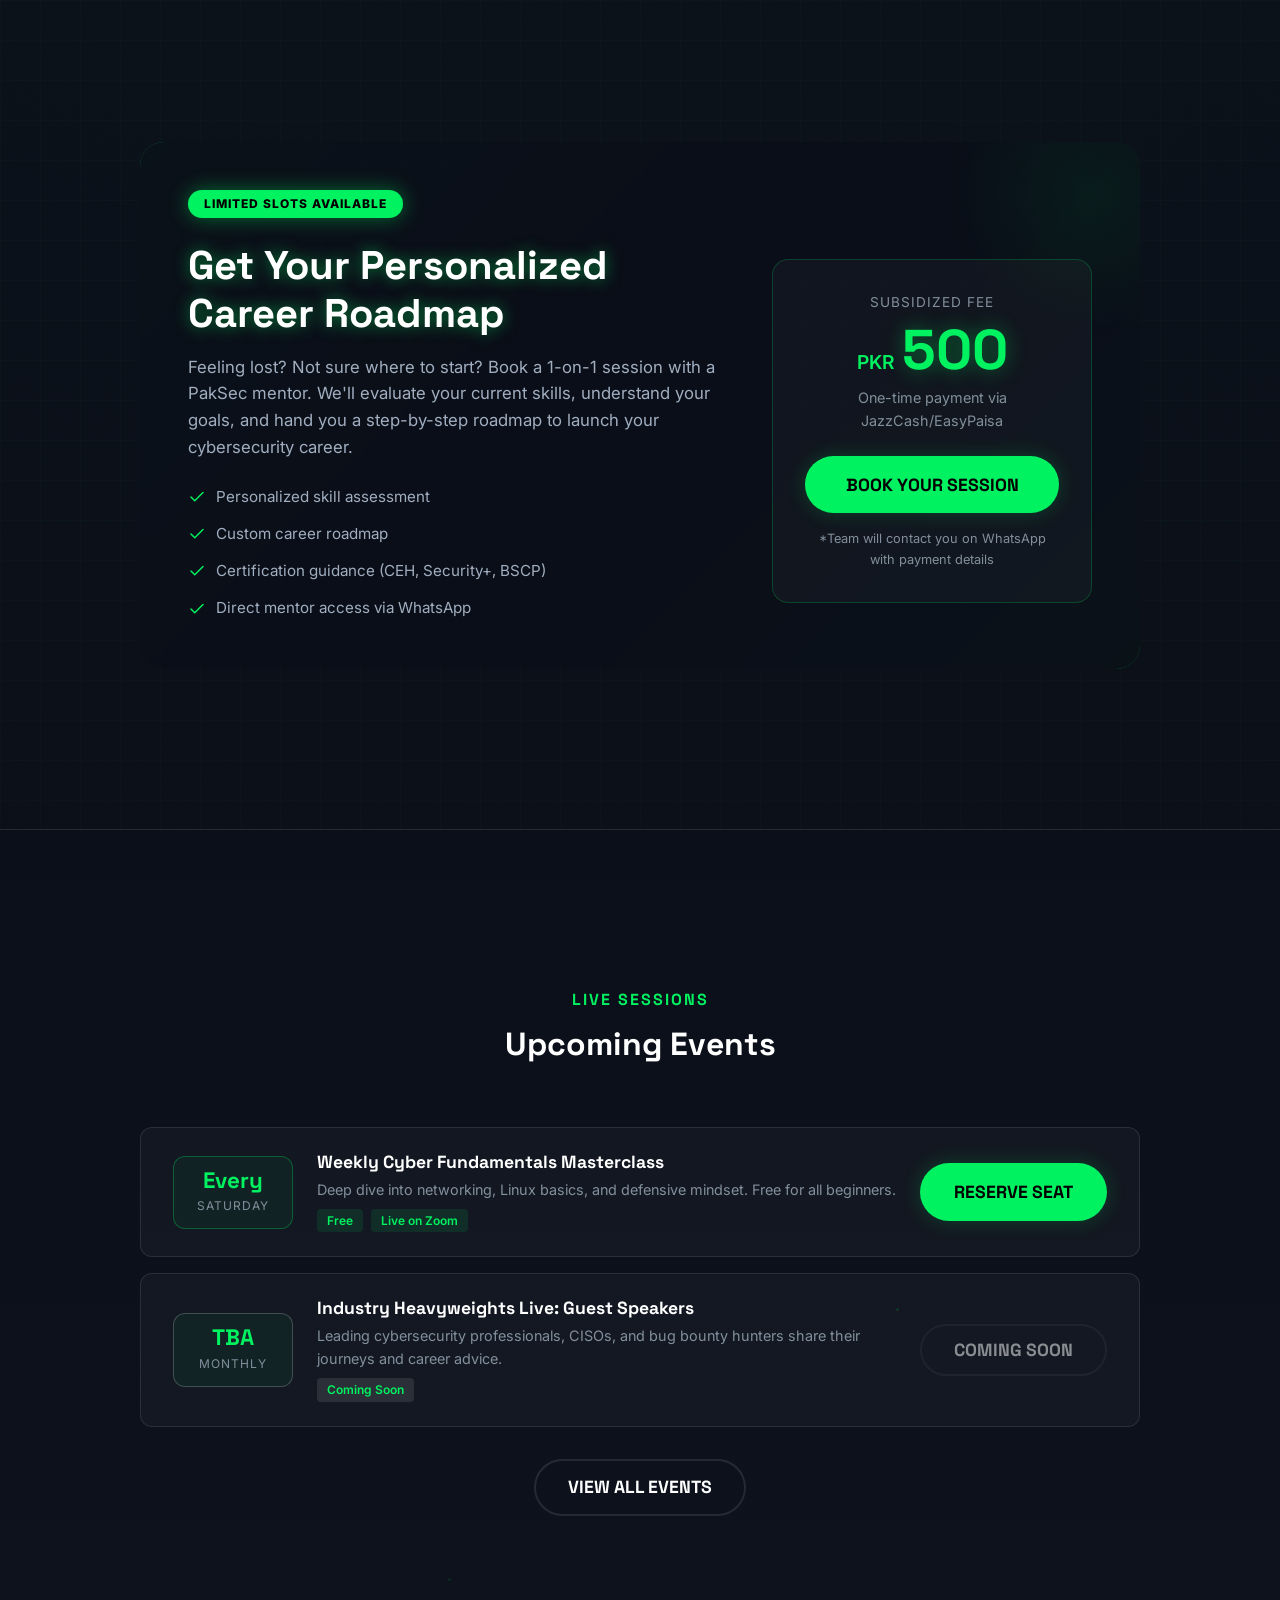
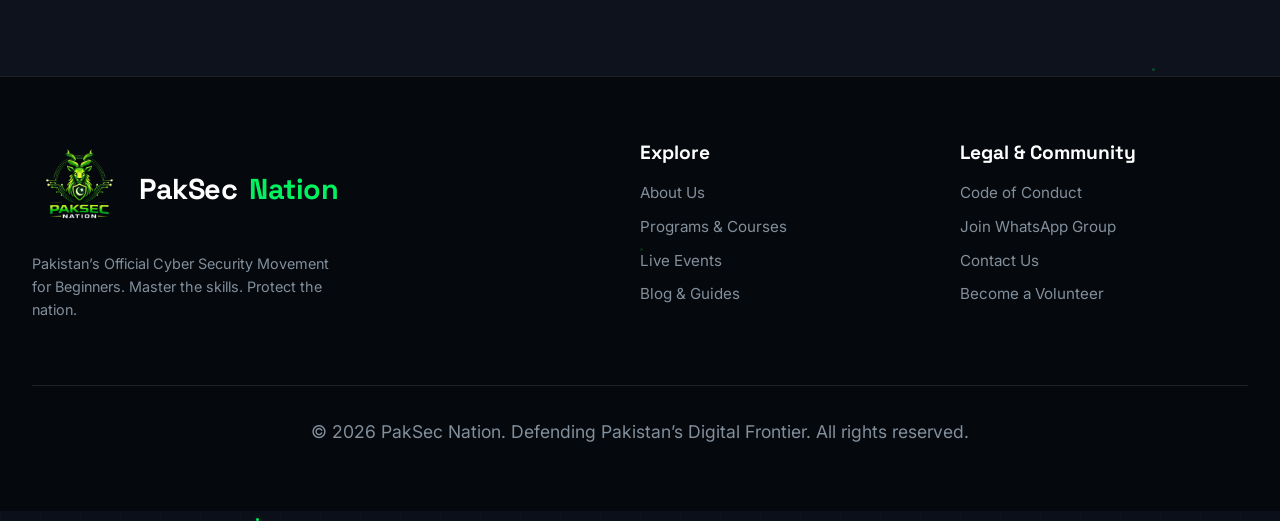
==== commit 8cc45a37: "feat: implement animated mission timeline and interactive statistics and differentiators sections" ====
--- a/index.html
+++ b/index.html
@@ -129,97 +129,394 @@
             }
         }
 
-        /* Mission Section */
-        .mission-grid {
+        /* Mission & Vision Timeline */
+        .mission-bg-orb {
+            position: absolute;
+            border-radius: 50%;
+            filter: blur(80px);
+            pointer-events: none;
+            z-index: 0;
+        }
+
+        .mission-bg-orb-1 {
+            width: 400px;
+            height: 400px;
+            background: rgba(0, 242, 96, 0.04);
+            top: -100px;
+            left: -100px;
+            animation: orbFloat 8s ease-in-out infinite;
+        }
+
+        .mission-bg-orb-2 {
+            width: 300px;
+            height: 300px;
+            background: rgba(0, 75, 35, 0.06);
+            bottom: -50px;
+            right: -50px;
+            animation: orbFloat 8s ease-in-out infinite reverse;
+        }
+
+        @keyframes orbFloat {
+            0%, 100% { transform: translate(0, 0); }
+            50% { transform: translate(30px, -20px); }
+        }
+
+        .mission-timeline {
+            position: relative;
+            max-width: 700px;
+            margin: 0 auto;
+        }
+
+        .timeline-line {
+            position: absolute;
+            left: 28px;
+            top: 0;
+            bottom: 0;
+            width: 2px;
+            background: linear-gradient(180deg, var(--color-primary), rgba(0, 242, 96, 0.1));
+        }
+
+        .mission-block {
+            display: flex;
+            gap: 1.5rem;
+            align-items: flex-start;
+            margin-bottom: 2.5rem;
+            position: relative;
+            z-index: 1;
+        }
+
+        .mission-node {
+            flex-shrink: 0;
+            width: 56px;
+            height: 56px;
+            border-radius: 50%;
+            background: var(--color-bg);
+            border: 2px solid var(--color-primary);
+            display: flex;
+            align-items: center;
+            justify-content: center;
+            box-shadow: 0 0 20px rgba(0, 242, 96, 0.2);
+            transition: all 0.4s ease;
+        }
+
+        .mission-block:hover .mission-node {
+            background: var(--color-primary);
+            box-shadow: 0 0 30px rgba(0, 242, 96, 0.5);
+            transform: scale(1.1);
+        }
+
+        .mission-node-inner {
+            font-family: var(--font-heading);
+            font-weight: 700;
+            font-size: 1rem;
+            color: var(--color-primary);
+            transition: color 0.4s ease;
+        }
+
+        .mission-block:hover .mission-node-inner {
+            color: #000;
+        }
+
+        .mission-block-content {
+            padding-top: 0.5rem;
+        }
+
+        .mission-block-icon {
+            margin-bottom: 0.5rem;
+            opacity: 0.7;
+        }
+
+        .mission-block:hover .mission-block-icon {
+            opacity: 1;
+        }
+
+        /* Why PakSec Stats */
+        .why-section {
+            position: relative;
+        }
+
+        .why-scan-line {
+            position: absolute;
+            top: 0;
+            left: 0;
+            right: 0;
+            height: 2px;
+            background: linear-gradient(90deg, transparent, var(--color-primary), transparent);
+            animation: whyScan 4s linear infinite;
+        }
+
+        @keyframes whyScan {
+            0% { opacity: 0.3; transform: scaleX(0.3); }
+            50% { opacity: 1; transform: scaleX(1); }
+            100% { opacity: 0.3; transform: scaleX(0.3); }
+        }
+
+        .why-stats-grid {
             display: grid;
-            grid-template-columns: 1fr 1fr;
-            gap: var(--space-lg);
-            align-items: center;
-        }
-
-        .mission-card {
-            padding: var(--space-lg);
-            border-left: 4px solid var(--color-primary);
-            background: linear-gradient(90deg, rgba(0, 242, 96, 0.05), transparent);
-        }
-
-        /* Features Section */
-        .features-grid {
+            grid-template-columns: repeat(3, 1fr);
+            gap: 1.5rem;
+            margin-bottom: 3rem;
+        }
+
+        .why-stat-card {
+            text-align: center;
+            padding: 2rem 1.5rem;
+            background: rgba(255, 51, 102, 0.03);
+            border: 1px solid rgba(255, 51, 102, 0.15);
+            border-radius: 16px;
+            transition: all 0.4s cubic-bezier(0.175, 0.885, 0.32, 1.275);
+            position: relative;
+            overflow: hidden;
+        }
+
+        .why-stat-card::before {
+            content: '';
+            position: absolute;
+            top: 0;
+            left: 0;
+            right: 0;
+            height: 3px;
+            background: linear-gradient(90deg, transparent, #FF3366, transparent);
+            opacity: 0;
+            transition: opacity 0.3s ease;
+        }
+
+        .why-stat-card:hover {
+            transform: translateY(-8px);
+            border-color: rgba(255, 51, 102, 0.4);
+            box-shadow: 0 15px 35px rgba(255, 51, 102, 0.1);
+            background: rgba(255, 51, 102, 0.06);
+        }
+
+        .why-stat-card:hover::before {
+            opacity: 1;
+        }
+
+        .why-stat-icon {
+            margin-bottom: 1rem;
+        }
+
+        .why-stat-card:hover .why-stat-icon svg {
+            animation: iconShake 0.5s ease;
+        }
+
+        @keyframes iconShake {
+            0%, 100% { transform: rotate(0deg); }
+            25% { transform: rotate(-5deg); }
+            75% { transform: rotate(5deg); }
+        }
+
+        .why-stat-number {
+            font-family: var(--font-heading);
+            font-size: 3rem;
+            font-weight: 700;
+            color: #FF3366;
+            text-shadow: 0 0 20px rgba(255, 51, 102, 0.3);
+            line-height: 1;
+            display: inline;
+        }
+
+        .why-stat-unit {
+            font-family: var(--font-heading);
+            font-size: 1.5rem;
+            font-weight: 700;
+            color: #FF3366;
+            display: inline;
+            margin-left: 2px;
+        }
+
+        .why-stat-label {
+            color: var(--color-text-muted);
+            font-size: 0.95rem;
+            margin-top: 0.5rem;
+            margin-bottom: 0;
+        }
+
+        .why-statement {
+            text-align: center;
+            padding: 2rem;
+            background: rgba(255, 255, 255, 0.02);
+            border: 1px solid var(--color-border);
+            border-radius: 16px;
+        }
+
+        /* Differentiators Grid */
+        .diff-grid {
             display: grid;
             grid-template-columns: repeat(4, 1fr);
-            gap: var(--space-md);
-            margin-top: var(--space-lg);
-        }
-
-        .feature-icon {
+            gap: 1.5rem;
+            margin-top: 2rem;
+        }
+
+        .diff-card {
+            position: relative;
+            padding: 2rem 1.5rem;
+            background: var(--color-surface);
+            border: 1px solid var(--color-border);
+            border-radius: 16px;
+            transition: all 0.4s cubic-bezier(0.175, 0.885, 0.32, 1.275);
+            overflow: hidden;
+        }
+
+        .diff-card::before {
+            content: '';
+            position: absolute;
+            top: 0;
+            left: 0;
+            right: 0;
+            bottom: 0;
+            background: linear-gradient(135deg, rgba(0, 242, 96, 0.05) 0%, transparent 50%);
+            opacity: 0;
+            transition: opacity 0.4s ease;
+            border-radius: 16px;
+        }
+
+        .diff-card:hover {
+            transform: translateY(-10px);
+            border-color: var(--color-primary);
+            box-shadow: 0 20px 40px rgba(0, 242, 96, 0.12);
+        }
+
+        .diff-card:hover::before {
+            opacity: 1;
+        }
+
+        .diff-card-number {
+            position: absolute;
+            top: 1rem;
+            right: 1.5rem;
+            font-family: var(--font-heading);
+            font-size: 2.5rem;
+            font-weight: 700;
+            color: rgba(0, 242, 96, 0.08);
+            line-height: 1;
+            transition: color 0.4s ease;
+        }
+
+        .diff-card:hover .diff-card-number {
+            color: rgba(0, 242, 96, 0.15);
+        }
+
+        .diff-card-header {
             display: flex;
+            align-items: center;
+            gap: 1rem;
+            margin-bottom: 1rem;
+        }
+
+        .diff-card-icon {
+            flex-shrink: 0;
+            width: 52px;
+            height: 52px;
+            border-radius: 14px;
+            background: rgba(0, 242, 96, 0.08);
+            border: 1px solid rgba(0, 242, 96, 0.2);
+            display: flex;
+            align-items: center;
             justify-content: center;
-            align-items: center;
-            width: 64px;
-            height: 64px;
-            margin: 0 auto var(--space-sm);
-            border-radius: 50%;
-            background: rgba(0, 242, 96, 0.05);
-            border: 1px solid rgba(0, 242, 96, 0.2);
             transition: all 0.4s ease;
         }
 
-        .feature-icon svg {
-            width: 32px;
-            height: 32px;
+        .diff-card-icon svg {
+            width: 26px;
+            height: 26px;
             stroke: var(--color-primary);
             transition: all 0.4s ease;
         }
 
-        .glass-card {
-            transition: transform 0.4s ease, border-color 0.4s ease, box-shadow 0.4s ease;
-        }
-
-        .glass-card:hover .feature-icon {
+        .diff-card:hover .diff-card-icon {
             background: var(--color-primary);
-            box-shadow: 0 0 25px rgba(0, 242, 96, 0.5);
-            transform: translateY(-5px) scale(1.05);
-        }
-
-        .glass-card:hover .feature-icon svg {
+            box-shadow: 0 0 25px rgba(0, 242, 96, 0.4);
+            transform: rotate(-5deg) scale(1.05);
+        }
+
+        .diff-card:hover .diff-card-icon svg {
             stroke: #000;
         }
 
+        .diff-card h4 {
+            color: #fff;
+            font-size: 1.1rem;
+            margin-bottom: 0;
+        }
+
+        .diff-card p {
+            font-size: 0.95rem;
+            margin-bottom: 0;
+            position: relative;
+            z-index: 1;
+        }
+
+        .diff-card-line {
+            margin-top: 1.5rem;
+            height: 2px;
+            background: linear-gradient(90deg, var(--color-primary), transparent);
+            transform: scaleX(0);
+            transform-origin: left;
+            transition: transform 0.5s ease;
+        }
+
+        .diff-card:hover .diff-card-line {
+            transform: scaleX(1);
+        }
+
         @media (max-width: 1024px) {
-            .features-grid {
+            .diff-grid {
                 grid-template-columns: repeat(2, 1fr);
             }
+
+            .why-stats-grid {
+                grid-template-columns: repeat(3, 1fr);
+            }
         }
 
         @media (max-width: 768px) {
-            .features-grid {
+            .diff-grid {
                 grid-template-columns: repeat(2, 1fr);
                 gap: 1rem;
             }
 
-            .mission-grid {
+            .why-stats-grid {
                 grid-template-columns: 1fr;
-                gap: 1.5rem;
-            }
-
-            .mission-card {
-                padding: 1.5rem;
+                gap: 1rem;
+            }
+
+            .why-stat-number {
+                font-size: 2.5rem;
+            }
+
+            .timeline-line {
+                left: 20px;
+            }
+
+            .mission-node {
+                width: 42px;
+                height: 42px;
+            }
+
+            .mission-node-inner {
+                font-size: 0.8rem;
+            }
+
+            .mission-block {
+                gap: 1rem;
+                margin-bottom: 2rem;
             }
         }
 
         @media (max-width: 480px) {
-            .features-grid {
+            .diff-grid {
                 grid-template-columns: 1fr;
             }
 
-            .feature-icon {
-                width: 52px;
-                height: 52px;
-            }
-
-            .feature-icon svg {
-                width: 26px;
-                height: 26px;
+            .diff-card-icon {
+                width: 44px;
+                height: 44px;
+            }
+
+            .diff-card-icon svg {
+                width: 22px;
+                height: 22px;
             }
         }
 
@@ -705,7 +1002,9 @@
     </header>
 
     <!-- Mission & Vision -->
-    <section class="section">
+    <section class="section" style="position: relative; overflow: hidden;">
+        <div class="mission-bg-orb mission-bg-orb-1"></div>
+        <div class="mission-bg-orb mission-bg-orb-2"></div>
         <div class="container">
             <div class="text-center mb-3 reveal">
                 <h2
@@ -714,93 +1013,192 @@
                 <h3>Our Mission & Vision</h3>
             </div>
 
-            <div class="mission-grid">
-                <div class="mission-card glow-border reveal-left">
-                    <h3 class="glow-text">The Mission</h3>
-                    <p>Building Pakistan’s strongest and largest ethical cybersecurity ecosystem where every beginner can start their journey properly, free of cost, and with absolute mentorship.</p>
-                </div>
-                <div class="mission-card glow-border reveal-right delay-200" style="border-left-color: var(--color-primary); border-left-width: 4px;">
-                    <h3 class="glow-text" style="color: #fff;">The Vision</h3>
-                    <p>Elevating Pakistan into a global cybersecurity powerhouse by architecting a new generation of elite, ethical, and highly-skilled security professionals.</p>
-                </div>
-            </div>
-
+            <div class="mission-timeline">
+                <div class="timeline-line"></div>
+
+                <div class="mission-block reveal-left">
+                    <div class="mission-node">
+                        <div class="mission-node-inner">01</div>
+                    </div>
+                    <div class="mission-block-content">
+                        <div class="mission-block-icon">
+                            <svg viewBox="0 0 24 24" fill="none" stroke="#00F260" stroke-width="2" stroke-linecap="round" stroke-linejoin="round" width="28" height="28">
+                                <path d="M12 22s8-4 8-10V5l-8-3-8 3v7c0 6 8 10 8 10z" />
+                            </svg>
+                        </div>
+                        <h3 class="glow-text" style="font-size: 1.5rem;">The Mission</h3>
+                        <p style="font-size: 1rem; max-width: 500px;">Building Pakistan's strongest and largest ethical cybersecurity ecosystem where every beginner can start their journey properly, free of cost, and with absolute mentorship.</p>
+                    </div>
+                </div>
+
+                <div class="mission-block reveal-right delay-200">
+                    <div class="mission-node">
+                        <div class="mission-node-inner">02</div>
+                    </div>
+                    <div class="mission-block-content">
+                        <div class="mission-block-icon">
+                            <svg viewBox="0 0 24 24" fill="none" stroke="#00F260" stroke-width="2" stroke-linecap="round" stroke-linejoin="round" width="28" height="28">
+                                <circle cx="12" cy="12" r="10" />
+                                <path d="M12 6v6l4 2" />
+                            </svg>
+                        </div>
+                        <h3 style="font-size: 1.5rem; color: #fff;">The Vision</h3>
+                        <p style="font-size: 1rem; max-width: 500px;">Elevating Pakistan into a global cybersecurity powerhouse by architecting a new generation of elite, ethical, and highly-skilled security professionals.</p>
+                    </div>
+                </div>
+
+                <div class="mission-block reveal-scale delay-300">
+                    <div class="mission-node">
+                        <div class="mission-node-inner">03</div>
+                    </div>
+                    <div class="mission-block-content">
+                        <div class="mission-block-icon">
+                            <svg viewBox="0 0 24 24" fill="none" stroke="#00F260" stroke-width="2" stroke-linecap="round" stroke-linejoin="round" width="28" height="28">
+                                <path d="M17 21v-2a4 4 0 0 0-4-4H5a4 4 0 0 0-4 4v2" />
+                                <circle cx="9" cy="7" r="4" />
+                                <path d="M23 21v-2a4 4 0 0 0-3-3.87" />
+                                <path d="M16 3.13a4 4 0 0 1 0 7.75" />
+                            </svg>
+                        </div>
+                        <h3 style="font-size: 1.5rem; color: #fff;">The Goal</h3>
+                        <p style="font-size: 1rem; max-width: 500px;">Train <strong style="color: var(--color-primary);">100,000+ students</strong> by 2030 and place thousands into high-paying cybersecurity roles — locally and globally.</p>
+                    </div>
+                </div>
+            </div>
         </div>
     </section>
 
     <!-- Why Us Container -->
-    <section class="section reveal"
-        style="background-color: #0d121c; border-top: 1px solid var(--color-border); border-bottom: 1px solid var(--color-border);">
-        <div class="container text-center">
-            <h2 class="mb-1">Why Pakistan Needs PakSec Nation</h2>
-            <p style="max-width: 800px; margin: 0 auto; color: #fff; font-size: 1.15rem;">The digital landscape is
-                evolving rapidly, and the demand for elite cybersecurity professionals has never been higher. Yet, for
-                beginners in Pakistan, finding the right path without falling into illegal activities or expensive,
-                low-quality courses is incredibly difficult. PakSec Nation exists to bridge this gap. We provide a
-                clear, ethical, and high-impact roadmap for the youth of Pakistan to channel their potential into
-                defending our national and global digital infrastructure.</p>
+    <section class="section why-section reveal"
+        style="background-color: #0d121c; border-top: 1px solid var(--color-border); border-bottom: 1px solid var(--color-border); position: relative; overflow: hidden;">
+        <div class="why-scan-line"></div>
+        <div class="container">
+            <div class="text-center mb-3 reveal">
+                <h2
+                    style="color: var(--color-primary); font-size: 1rem; text-transform: uppercase; letter-spacing: 2px;">
+                    The Problem</h2>
+                <h3>Why Pakistan Needs PakSec Nation</h3>
+            </div>
+
+            <div class="why-stats-grid">
+                <div class="why-stat-card reveal-scale">
+                    <div class="why-stat-icon">
+                        <svg viewBox="0 0 24 24" fill="none" stroke="#FF3366" stroke-width="2" stroke-linecap="round" stroke-linejoin="round" width="32" height="32">
+                            <path d="M12 9v2m0 4h.01m-6.938 4h13.856c1.54 0 2.502-1.667 1.732-2.5L13.732 4c-.77-.833-1.964-.833-2.732 0L4.082 16.5c-.77.833.192 2.5 1.732 2.5z"/>
+                        </svg>
+                    </div>
+                    <div class="why-stat-number" data-target="70">0</div>
+                    <div class="why-stat-unit">%</div>
+                    <p class="why-stat-label">of Pakistani youth lack access to quality cybersecurity education</p>
+                </div>
+                <div class="why-stat-card reveal-scale delay-100">
+                    <div class="why-stat-icon">
+                        <svg viewBox="0 0 24 24" fill="none" stroke="#FF3366" stroke-width="2" stroke-linecap="round" stroke-linejoin="round" width="32" height="32">
+                            <rect x="2" y="3" width="20" height="14" rx="2" ry="2"/>
+                            <line x1="8" y1="21" x2="16" y2="21"/>
+                            <line x1="12" y1="17" x2="12" y2="21"/>
+                        </svg>
+                    </div>
+                    <div class="why-stat-number" data-target="3.5">0</div>
+                    <div class="why-stat-unit">M+</div>
+                    <p class="why-stat-label">cybersecurity jobs unfilled globally — Pakistan's opportunity</p>
+                </div>
+                <div class="why-stat-card reveal-scale delay-200">
+                    <div class="why-stat-icon">
+                        <svg viewBox="0 0 24 24" fill="none" stroke="#FF3366" stroke-width="2" stroke-linecap="round" stroke-linejoin="round" width="32" height="32">
+                            <circle cx="12" cy="12" r="10"/>
+                            <line x1="12" y1="8" x2="12" y2="12"/>
+                            <line x1="12" y1="16" x2="12.01" y2="16"/>
+                        </svg>
+                    </div>
+                    <div class="why-stat-number" data-target="90">0</div>
+                    <div class="why-stat-unit">%</div>
+                    <p class="why-stat-label">of local courses are overpriced or teach outdated material</p>
+                </div>
+            </div>
+
+            <div class="why-statement reveal delay-300">
+                <p style="max-width: 800px; margin: 0 auto; color: #fff; font-size: 1.15rem; line-height: 1.8;">
+                    The digital landscape is evolving rapidly, and the demand for elite cybersecurity professionals has never been higher. Yet for beginners in Pakistan, finding the right path without falling into illegal activities or expensive, low-quality courses is incredibly difficult.
+                </p>
+                <p style="max-width: 800px; margin: 1rem auto 0; color: var(--color-primary); font-size: 1.15rem; font-weight: 600;">
+                    PakSec Nation exists to bridge this gap — a clear, ethical, and high-impact roadmap for the youth of Pakistan to defend our national and global digital infrastructure.
+                </p>
+            </div>
         </div>
     </section>
 
     <!-- Core Differentiators -->
-    <section class="section">
+    <section class="section" style="position: relative; overflow: hidden;">
         <div class="container">
-            <div class="text-center mb-2 reveal">
+            <div class="text-center mb-3 reveal">
+                <h2
+                    style="color: var(--color-primary); font-size: 1rem; text-transform: uppercase; letter-spacing: 2px;">
+                    Our Edge</h2>
                 <h2>What Makes Us Different?</h2>
-            </div>
-
-            <div class="features-grid">
-                <div class="glass-card text-center reveal-scale">
-                    <div class="feature-icon">
-                        <svg viewBox="0 0 24 24" fill="none" stroke-width="2" stroke-linecap="round"
-                            stroke-linejoin="round">
-                            <path d="M12 22s8-4 8-10V5l-8-3-8 3v7c0 6 8 10 8 10z" />
-                        </svg>
-                    </div>
-                    <h4>Strictly Ethical</h4>
-                    <p>We enforce a zero-tolerance policy for illegal hacking. We build defenders, not destroyers. Code
-                        with honor.</p>
-                </div>
-
-                <div class="glass-card text-center reveal-scale delay-100">
-                    <div class="feature-icon">
-                        <svg viewBox="0 0 24 24" fill="none" stroke-width="2" stroke-linecap="round"
-                            stroke-linejoin="round">
-                            <circle cx="12" cy="12" r="10" />
-                            <circle cx="12" cy="12" r="4" />
-                            <path d="M12 2v4m0 12v4M2 12h4m12 0h4" />
-                        </svg>
-                    </div>
-                    <h4>100% Beginner Focused</h4>
+                <p style="max-width: 600px; margin: 0.5rem auto 0;">We're not just another online course. PakSec Nation is a movement built on four unbreakable pillars.</p>
+            </div>
+
+            <div class="diff-grid">
+                <div class="diff-card reveal-scale">
+                    <div class="diff-card-number">01</div>
+                    <div class="diff-card-header">
+                        <div class="diff-card-icon">
+                            <svg viewBox="0 0 24 24" fill="none" stroke-width="2" stroke-linecap="round" stroke-linejoin="round">
+                                <path d="M12 22s8-4 8-10V5l-8-3-8 3v7c0 6 8 10 8 10z" />
+                            </svg>
+                        </div>
+                        <h4>Strictly Ethical</h4>
+                    </div>
+                    <p>We enforce a zero-tolerance policy for illegal hacking. We build defenders, not destroyers. Code with honor.</p>
+                    <div class="diff-card-line"></div>
+                </div>
+
+                <div class="diff-card reveal-scale delay-100">
+                    <div class="diff-card-number">02</div>
+                    <div class="diff-card-header">
+                        <div class="diff-card-icon">
+                            <svg viewBox="0 0 24 24" fill="none" stroke-width="2" stroke-linecap="round" stroke-linejoin="round">
+                                <circle cx="12" cy="12" r="10" />
+                                <circle cx="12" cy="12" r="4" />
+                                <path d="M12 2v4m0 12v4M2 12h4m12 0h4" />
+                            </svg>
+                        </div>
+                        <h4>100% Beginner Focused</h4>
+                    </div>
                     <p>No confusing jargon. We start from absolute zero and guide you to the top of your potential.</p>
-                </div>
-
-                <div class="glass-card text-center reveal-scale delay-200">
-                    <div class="feature-icon">
-                        <svg viewBox="0 0 24 24" fill="none" stroke-width="2" stroke-linecap="round"
-                            stroke-linejoin="round">
-                            <path d="M17 21v-2a4 4 0 0 0-4-4H5a4 4 0 0 0-4 4v2"></path>
-                            <circle cx="9" cy="7" r="4"></circle>
-                            <path d="M23 21v-2a4 4 0 0 0-3-3.87"></path>
-                            <path d="M16 3.13a4 4 0 0 1 0 7.75"></path>
-                        </svg>
-                    </div>
-                    <h4>Community-Driven</h4>
-                    <p>You aren't just taking a class; you are joining a nationwide brotherhood and sisterhood of cyber
-                        professionals.</p>
-                </div>
-
-                <div class="glass-card text-center reveal-scale delay-300">
-                    <div class="feature-icon">
-                        <svg viewBox="0 0 24 24" fill="none" stroke-width="2" stroke-linecap="round"
-                            stroke-linejoin="round">
-                            <path
-                                d="M4.5 16.5c-1.5 1.26-2 5-2 5s3.74-.5 5-2l.5-.5a5.4 5.4 0 005.82-.6l4.63-4.63a5.54 5.54 0 00-7.85-7.85l-4.63 4.63a5.4 5.4 0 00-.6 5.82zM12 12l.01.01" />
-                        </svg>
-                    </div>
-                    <h4>Career-Oriented</h4>
-                    <p>We don't just teach tools; we teach you how to get hired, get certified, and build a sustainable
-                        career.</p>
+                    <div class="diff-card-line"></div>
+                </div>
+
+                <div class="diff-card reveal-scale delay-200">
+                    <div class="diff-card-number">03</div>
+                    <div class="diff-card-header">
+                        <div class="diff-card-icon">
+                            <svg viewBox="0 0 24 24" fill="none" stroke-width="2" stroke-linecap="round" stroke-linejoin="round">
+                                <path d="M17 21v-2a4 4 0 0 0-4-4H5a4 4 0 0 0-4 4v2"></path>
+                                <circle cx="9" cy="7" r="4"></circle>
+                                <path d="M23 21v-2a4 4 0 0 0-3-3.87"></path>
+                                <path d="M16 3.13a4 4 0 0 1 0 7.75"></path>
+                            </svg>
+                        </div>
+                        <h4>Community-Driven</h4>
+                    </div>
+                    <p>You aren't just taking a class; you are joining a nationwide brotherhood and sisterhood of cyber professionals.</p>
+                    <div class="diff-card-line"></div>
+                </div>
+
+                <div class="diff-card reveal-scale delay-300">
+                    <div class="diff-card-number">04</div>
+                    <div class="diff-card-header">
+                        <div class="diff-card-icon">
+                            <svg viewBox="0 0 24 24" fill="none" stroke-width="2" stroke-linecap="round" stroke-linejoin="round">
+                                <path d="M4.5 16.5c-1.5 1.26-2 5-2 5s3.74-.5 5-2l.5-.5a5.4 5.4 0 005.82-.6l4.63-4.63a5.54 5.54 0 00-7.85-7.85l-4.63 4.63a5.4 5.4 0 00-.6 5.82zM12 12l.01.01" />
+                            </svg>
+                        </div>
+                        <h4>Career-Oriented</h4>
+                    </div>
+                    <p>We don't just teach tools; we teach you how to get hired, get certified, and build a sustainable career.</p>
+                    <div class="diff-card-line"></div>
                 </div>
             </div>
         </div>
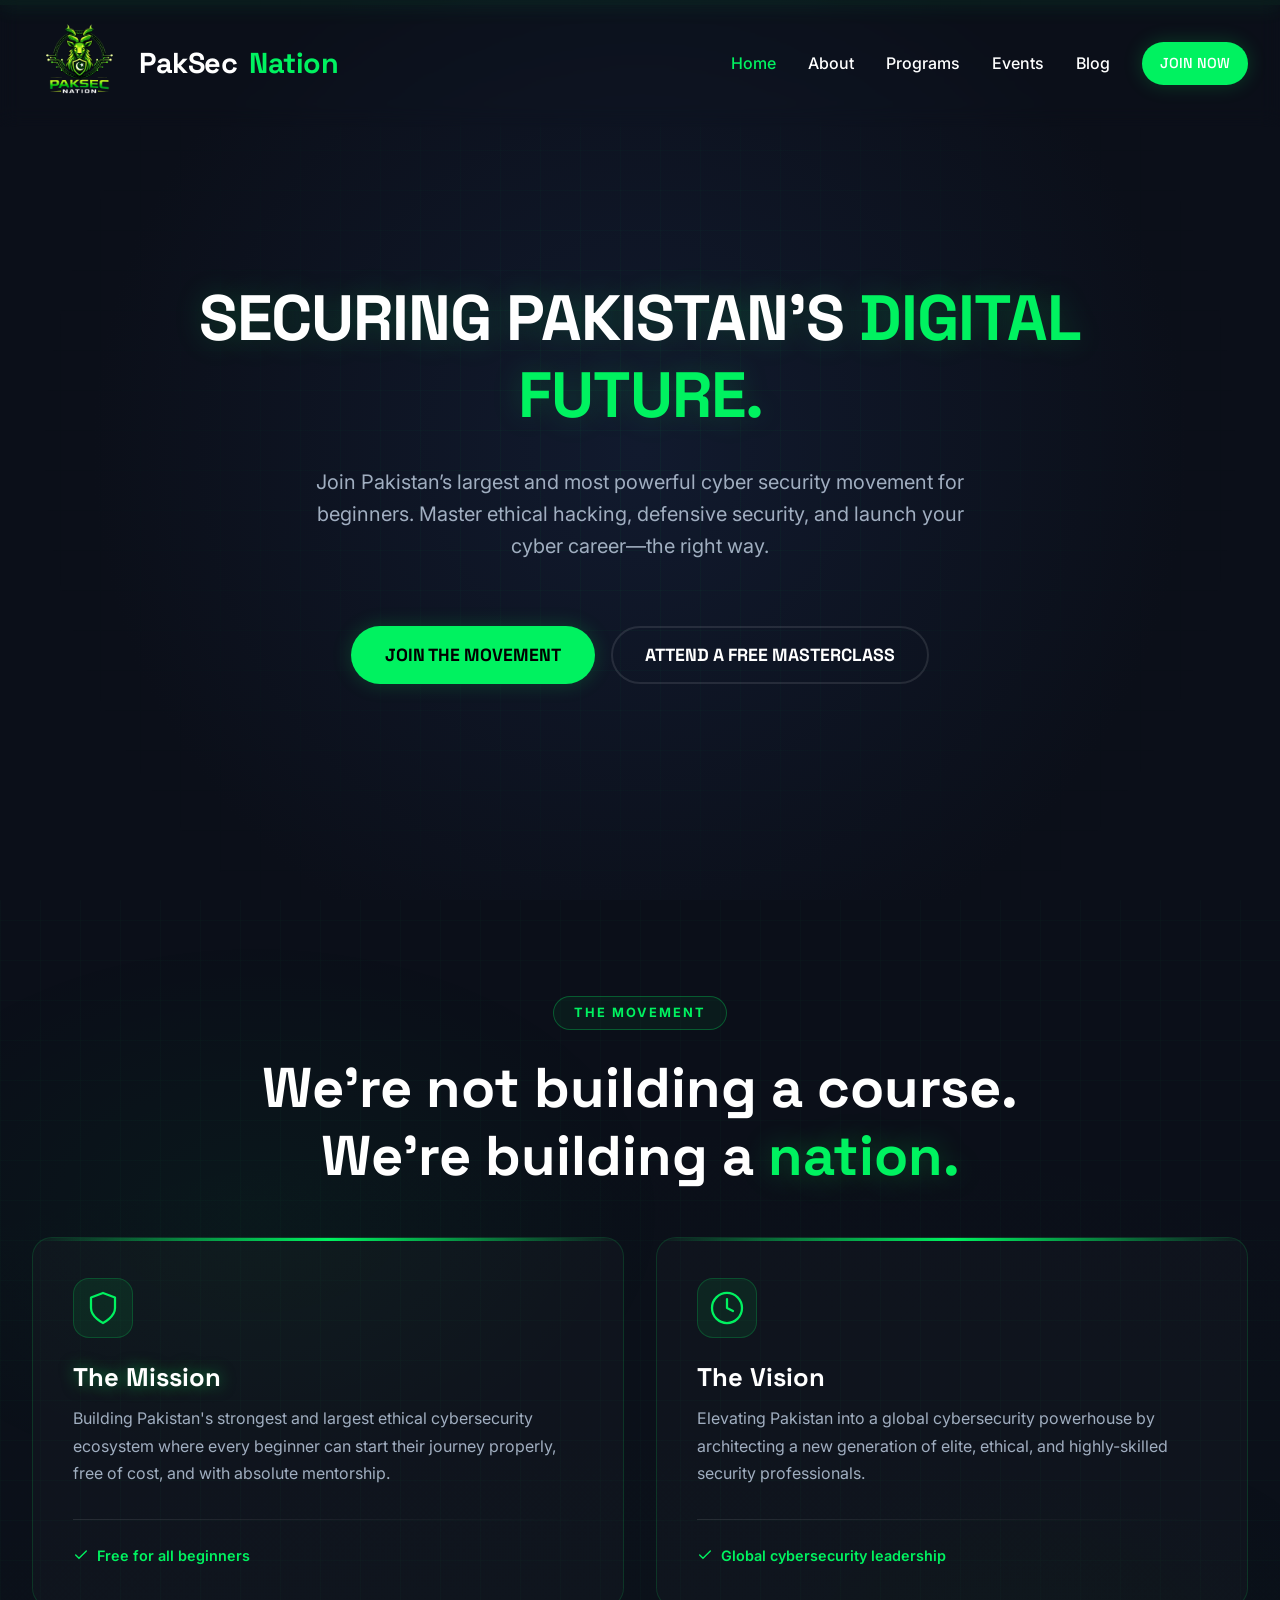
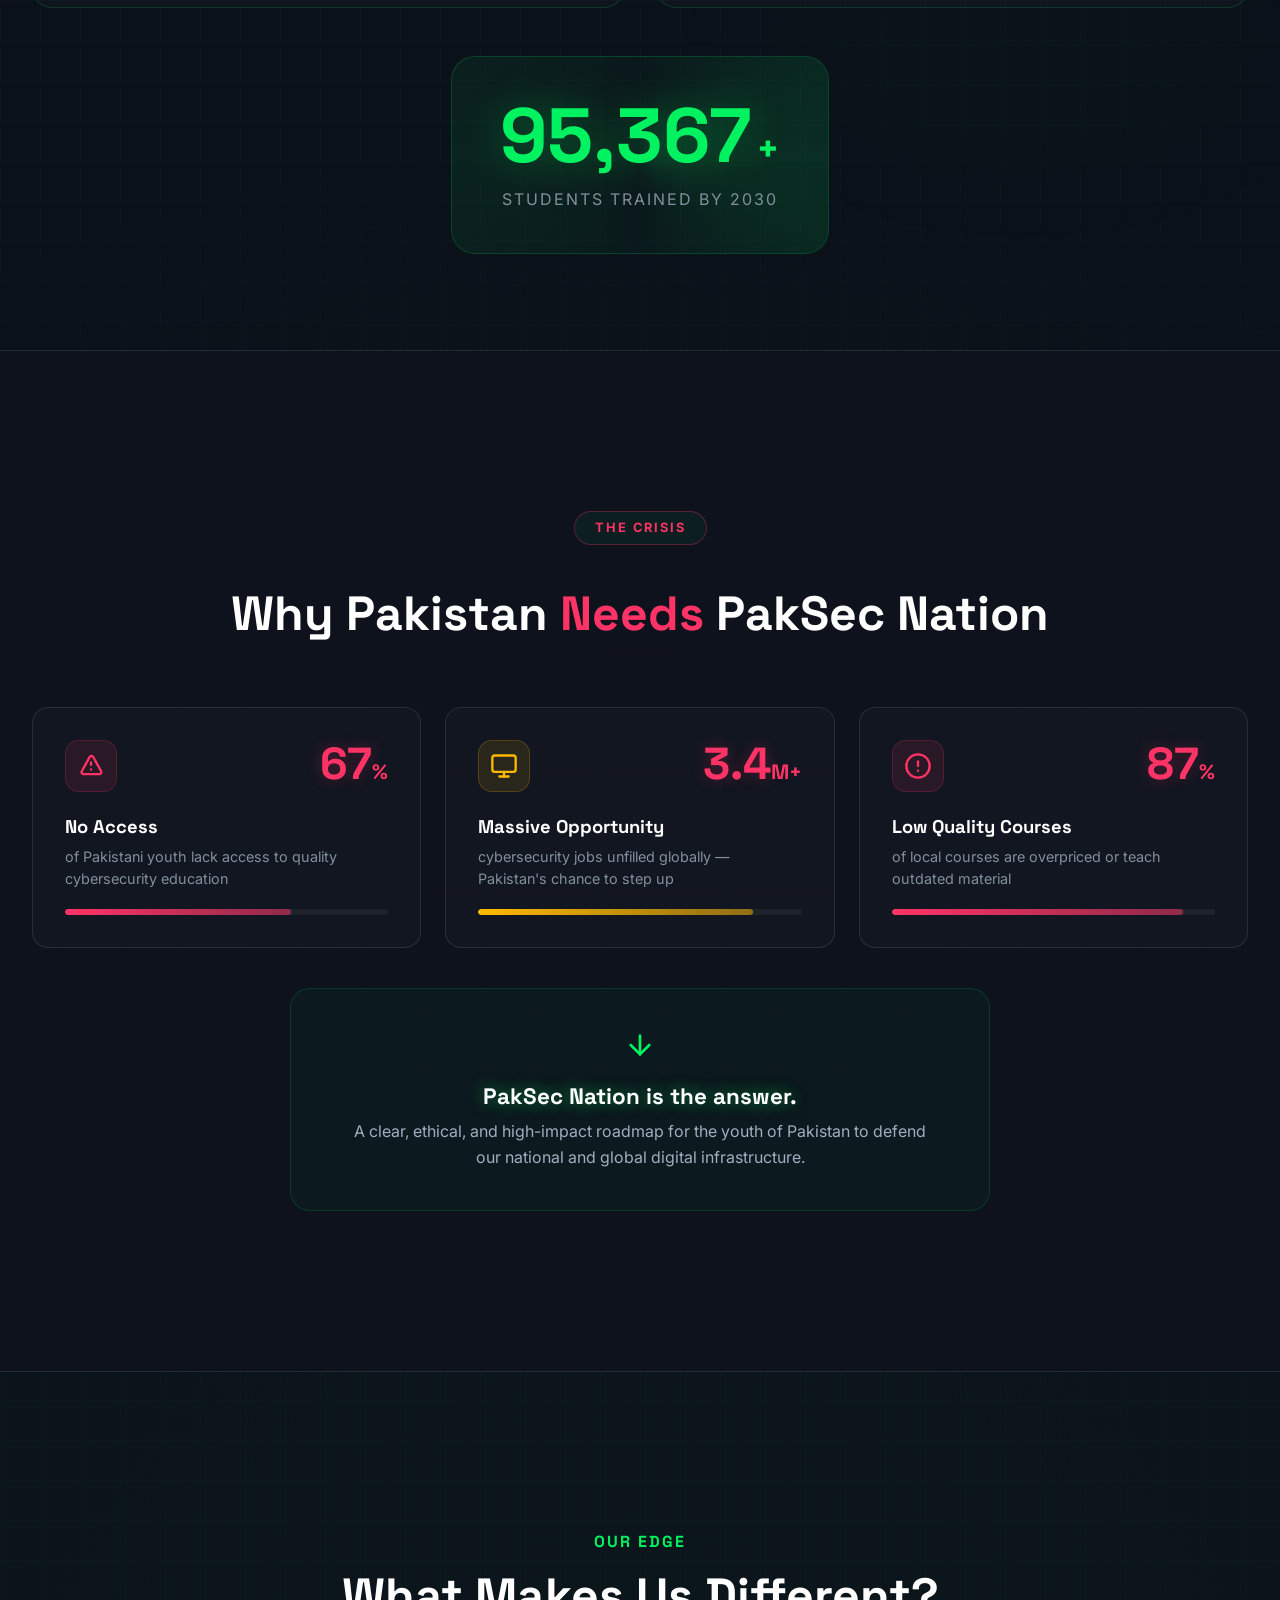
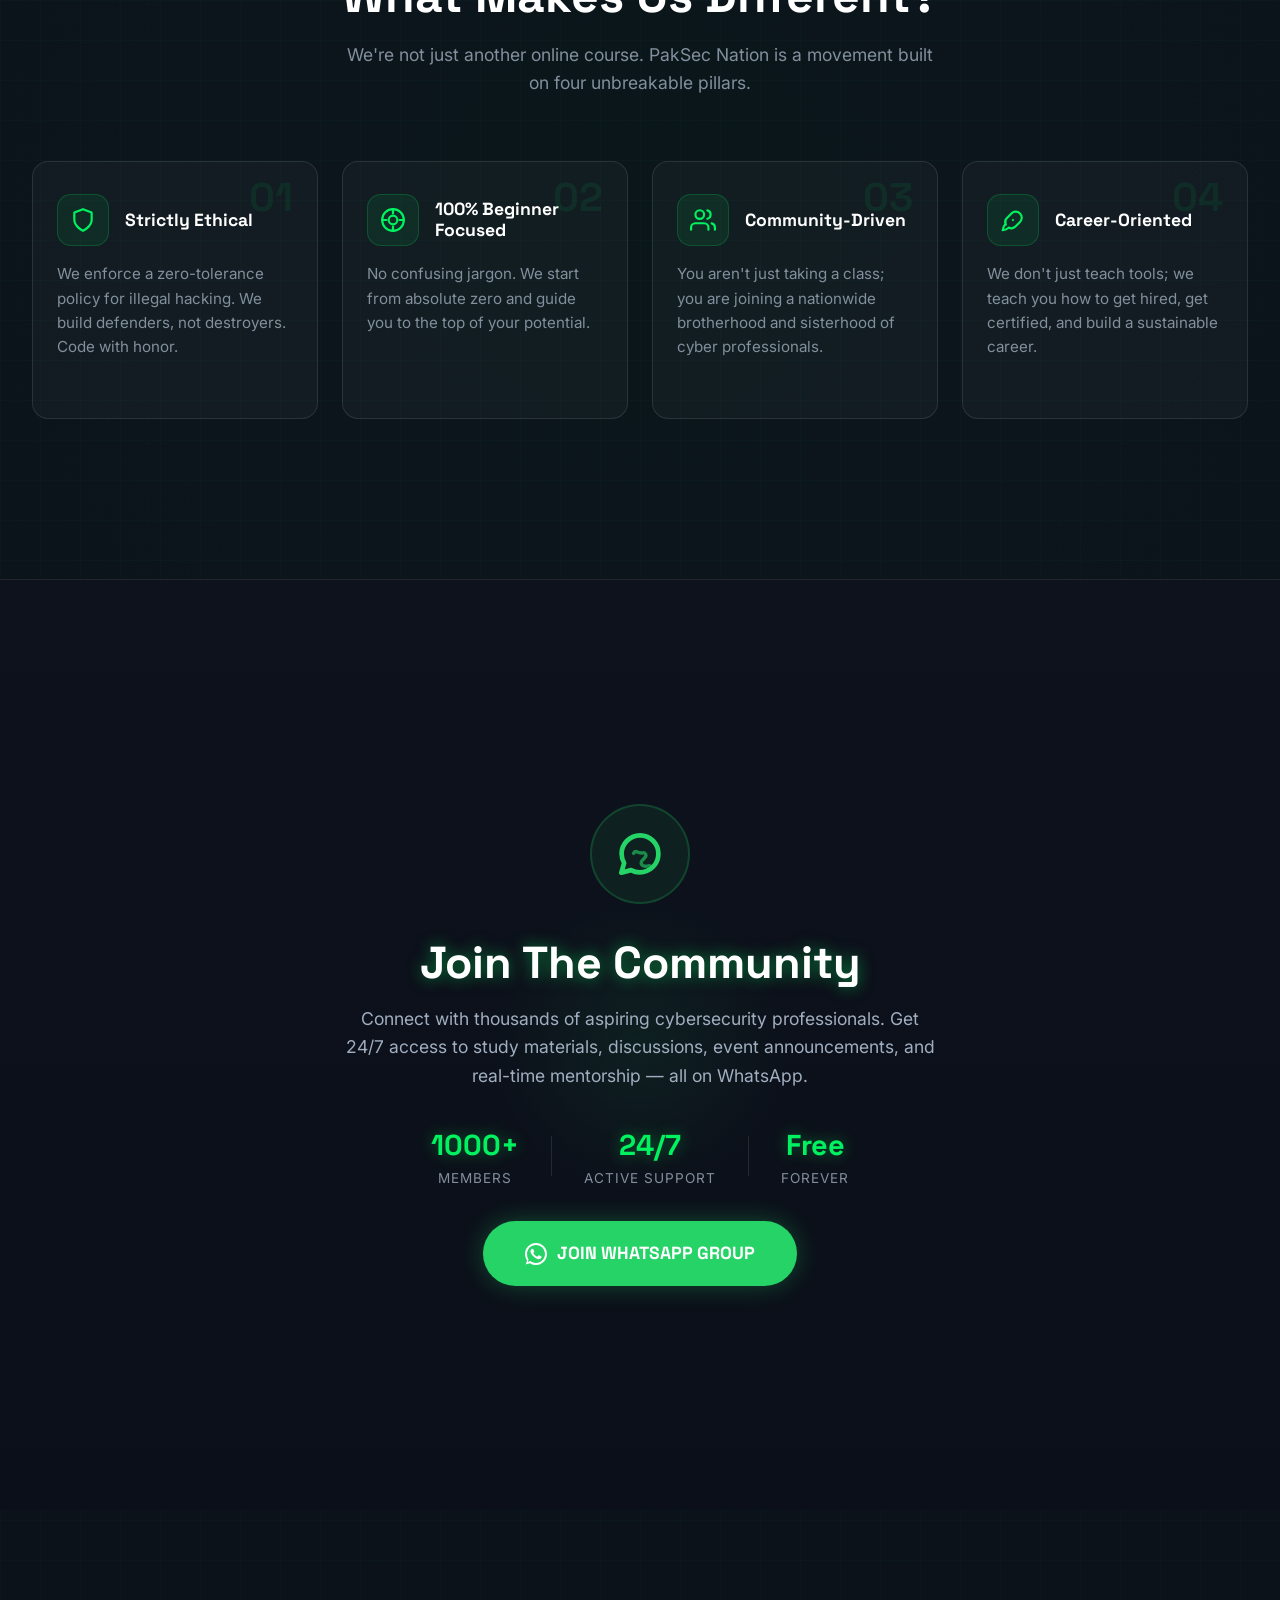
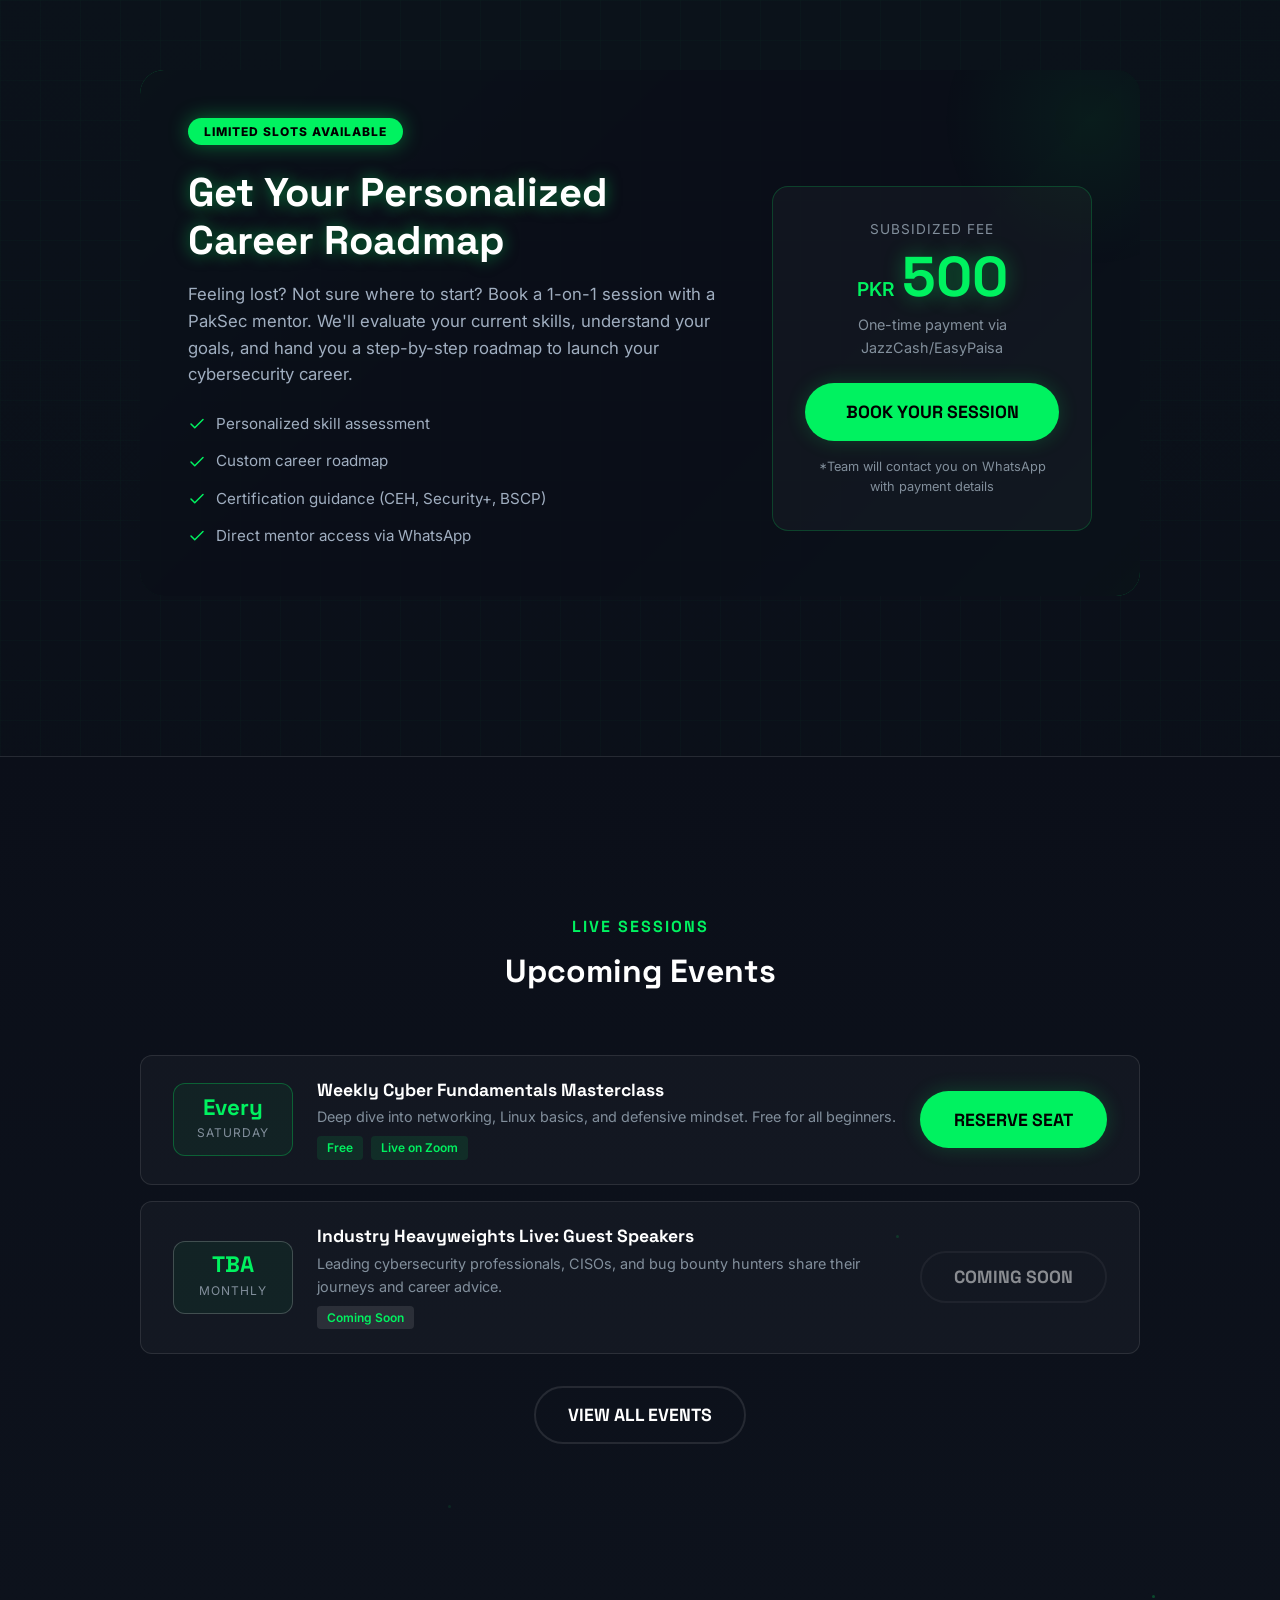
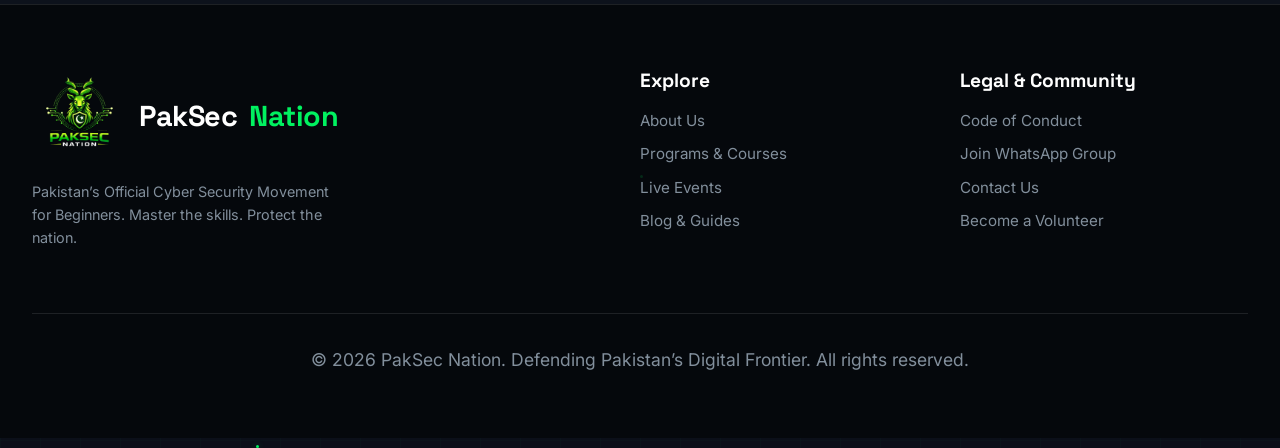
==== commit 5fb399f7: "refactor: replace mission timeline with a new hero section and initialize app.js for interactivity" ====
--- a/index.html
+++ b/index.html
@@ -129,215 +129,356 @@
             }
         }
 
-        /* Mission & Vision Timeline */
-        .mission-bg-orb {
+        /* Mission Hero Section */
+        .mission-hero-bg {
             position: absolute;
-            border-radius: 50%;
-            filter: blur(80px);
+            inset: 0;
+            background:
+                radial-gradient(ellipse 600px 400px at 20% 30%, rgba(0, 242, 96, 0.04) 0%, transparent 70%),
+                radial-gradient(ellipse 500px 300px at 80% 70%, rgba(0, 75, 35, 0.05) 0%, transparent 70%);
             pointer-events: none;
-            z-index: 0;
-        }
-
-        .mission-bg-orb-1 {
-            width: 400px;
-            height: 400px;
-            background: rgba(0, 242, 96, 0.04);
-            top: -100px;
-            left: -100px;
-            animation: orbFloat 8s ease-in-out infinite;
-        }
-
-        .mission-bg-orb-2 {
-            width: 300px;
-            height: 300px;
-            background: rgba(0, 75, 35, 0.06);
-            bottom: -50px;
-            right: -50px;
-            animation: orbFloat 8s ease-in-out infinite reverse;
-        }
-
-        @keyframes orbFloat {
-            0%, 100% { transform: translate(0, 0); }
-            50% { transform: translate(30px, -20px); }
-        }
-
-        .mission-timeline {
-            position: relative;
-            max-width: 700px;
-            margin: 0 auto;
-        }
-
-        .timeline-line {
-            position: absolute;
-            left: 28px;
-            top: 0;
-            bottom: 0;
-            width: 2px;
-            background: linear-gradient(180deg, var(--color-primary), rgba(0, 242, 96, 0.1));
-        }
-
-        .mission-block {
-            display: flex;
-            gap: 1.5rem;
-            align-items: flex-start;
-            margin-bottom: 2.5rem;
+        }
+
+        .mission-hero {
             position: relative;
             z-index: 1;
         }
 
-        .mission-node {
-            flex-shrink: 0;
-            width: 56px;
-            height: 56px;
-            border-radius: 50%;
-            background: var(--color-bg);
-            border: 2px solid var(--color-primary);
-            display: flex;
-            align-items: center;
-            justify-content: center;
-            box-shadow: 0 0 20px rgba(0, 242, 96, 0.2);
-            transition: all 0.4s ease;
-        }
-
-        .mission-block:hover .mission-node {
-            background: var(--color-primary);
-            box-shadow: 0 0 30px rgba(0, 242, 96, 0.5);
-            transform: scale(1.1);
-        }
-
-        .mission-node-inner {
-            font-family: var(--font-heading);
+        .mission-hero-header {
+            text-align: center;
+            margin-bottom: 3rem;
+        }
+
+        .mission-hero-tag {
+            display: inline-block;
+            border: 1px solid rgba(0, 242, 96, 0.3);
+            color: var(--color-primary);
+            padding: 6px 20px;
+            border-radius: 100px;
+            font-size: 0.8rem;
             font-weight: 700;
-            font-size: 1rem;
-            color: var(--color-primary);
-            transition: color 0.4s ease;
-        }
-
-        .mission-block:hover .mission-node-inner {
-            color: #000;
-        }
-
-        .mission-block-content {
-            padding-top: 0.5rem;
-        }
-
-        .mission-block-icon {
-            margin-bottom: 0.5rem;
-            opacity: 0.7;
-        }
-
-        .mission-block:hover .mission-block-icon {
-            opacity: 1;
-        }
-
-        /* Why PakSec Stats */
-        .why-section {
-            position: relative;
-        }
-
-        .why-scan-line {
-            position: absolute;
-            top: 0;
-            left: 0;
-            right: 0;
-            height: 2px;
-            background: linear-gradient(90deg, transparent, var(--color-primary), transparent);
-            animation: whyScan 4s linear infinite;
-        }
-
-        @keyframes whyScan {
-            0% { opacity: 0.3; transform: scaleX(0.3); }
-            50% { opacity: 1; transform: scaleX(1); }
-            100% { opacity: 0.3; transform: scaleX(0.3); }
-        }
-
-        .why-stats-grid {
+            text-transform: uppercase;
+            letter-spacing: 2px;
+            margin-bottom: 1.5rem;
+            background: rgba(0, 242, 96, 0.05);
+        }
+
+        .mission-hero-grid {
             display: grid;
-            grid-template-columns: repeat(3, 1fr);
-            gap: 1.5rem;
+            grid-template-columns: 1fr 1fr;
+            gap: 2rem;
             margin-bottom: 3rem;
         }
 
-        .why-stat-card {
-            text-align: center;
-            padding: 2rem 1.5rem;
-            background: rgba(255, 51, 102, 0.03);
-            border: 1px solid rgba(255, 51, 102, 0.15);
-            border-radius: 16px;
-            transition: all 0.4s cubic-bezier(0.175, 0.885, 0.32, 1.275);
-            position: relative;
+        .mission-hero-card {
+            position: relative;
+            border-radius: 20px;
             overflow: hidden;
-        }
-
-        .why-stat-card::before {
-            content: '';
+            background: rgba(255, 255, 255, 0.02);
+            border: 1px solid rgba(0, 242, 96, 0.15);
+            transition: all 0.5s cubic-bezier(0.175, 0.885, 0.32, 1.275);
+        }
+
+        .mission-hero-card:hover {
+            transform: translateY(-8px);
+            border-color: var(--color-primary);
+            box-shadow: 0 25px 50px rgba(0, 242, 96, 0.1), 0 0 40px rgba(0, 242, 96, 0.05);
+        }
+
+        .mission-hero-card-accent {
             position: absolute;
             top: 0;
             left: 0;
             right: 0;
             height: 3px;
-            background: linear-gradient(90deg, transparent, #FF3366, transparent);
-            opacity: 0;
-            transition: opacity 0.3s ease;
-        }
-
-        .why-stat-card:hover {
-            transform: translateY(-8px);
-            border-color: rgba(255, 51, 102, 0.4);
-            box-shadow: 0 15px 35px rgba(255, 51, 102, 0.1);
-            background: rgba(255, 51, 102, 0.06);
-        }
-
-        .why-stat-card:hover::before {
-            opacity: 1;
-        }
-
-        .why-stat-icon {
-            margin-bottom: 1rem;
-        }
-
-        .why-stat-card:hover .why-stat-icon svg {
-            animation: iconShake 0.5s ease;
-        }
-
-        @keyframes iconShake {
-            0%, 100% { transform: rotate(0deg); }
-            25% { transform: rotate(-5deg); }
-            75% { transform: rotate(5deg); }
-        }
-
-        .why-stat-number {
+            background: linear-gradient(90deg, transparent, var(--color-primary), transparent);
+            animation: accentSlide 3s ease-in-out infinite;
+        }
+
+        .mission-hero-card-accent-2 {
+            animation-delay: 1.5s;
+        }
+
+        @keyframes accentSlide {
+            0%, 100% { transform: scaleX(0.3); opacity: 0.3; }
+            50% { transform: scaleX(1); opacity: 1; }
+        }
+
+        .mission-hero-card-inner {
+            padding: 2.5rem;
+        }
+
+        .mission-hero-icon {
+            width: 60px;
+            height: 60px;
+            border-radius: 16px;
+            background: rgba(0, 242, 96, 0.08);
+            border: 1px solid rgba(0, 242, 96, 0.2);
+            display: flex;
+            align-items: center;
+            justify-content: center;
+            margin-bottom: 1.5rem;
+            transition: all 0.4s ease;
+        }
+
+        .mission-hero-card:hover .mission-hero-icon {
+            background: var(--color-primary);
+            box-shadow: 0 0 30px rgba(0, 242, 96, 0.4);
+            transform: rotate(-5deg) scale(1.05);
+        }
+
+        .mission-hero-card:hover .mission-hero-icon svg {
+            stroke: #000;
+        }
+
+        .mission-hero-divider {
+            height: 1px;
+            background: linear-gradient(90deg, var(--color-border), transparent);
+            margin: 1.5rem 0;
+        }
+
+        .mission-hero-tagline {
+            display: flex;
+            align-items: center;
+            gap: 8px;
+            color: var(--color-primary);
+            font-size: 0.9rem;
+            font-weight: 600;
+        }
+
+        /* Big Target Number */
+        .mission-hero-target {
+            text-align: center;
+        }
+
+        .mission-target-ring {
+            display: inline-flex;
+            flex-direction: column;
+            align-items: center;
+            padding: 2.5rem 3rem;
+            border-radius: 24px;
+            border: 1px solid rgba(0, 242, 96, 0.2);
+            background: rgba(0, 242, 96, 0.03);
+            position: relative;
+            overflow: hidden;
+        }
+
+        .mission-target-ring::before {
+            content: '';
+            position: absolute;
+            inset: -50%;
+            background: conic-gradient(from 0deg, transparent, rgba(0, 242, 96, 0.1), transparent, rgba(0, 242, 96, 0.05), transparent);
+            animation: ringRotate 8s linear infinite;
+        }
+
+        @keyframes ringRotate {
+            from { transform: rotate(0deg); }
+            to { transform: rotate(360deg); }
+        }
+
+        .mission-target-number {
+            position: relative;
+            z-index: 1;
+            display: flex;
+            align-items: baseline;
+        }
+
+        .mission-target-value {
             font-family: var(--font-heading);
-            font-size: 3rem;
+            font-size: clamp(3rem, 6vw, 5rem);
             font-weight: 700;
-            color: #FF3366;
-            text-shadow: 0 0 20px rgba(255, 51, 102, 0.3);
+            color: var(--color-primary);
+            text-shadow: 0 0 40px rgba(0, 242, 96, 0.3);
             line-height: 1;
-            display: inline;
-        }
-
-        .why-stat-unit {
+        }
+
+        .mission-target-plus {
             font-family: var(--font-heading);
-            font-size: 1.5rem;
+            font-size: clamp(1.5rem, 3vw, 2.5rem);
             font-weight: 700;
-            color: #FF3366;
-            display: inline;
-            margin-left: 2px;
-        }
-
-        .why-stat-label {
+            color: var(--color-primary);
+            margin-left: 4px;
+        }
+
+        .mission-target-label {
+            position: relative;
+            z-index: 1;
             color: var(--color-text-muted);
-            font-size: 0.95rem;
+            font-size: 1rem;
             margin-top: 0.5rem;
-            margin-bottom: 0;
-        }
-
-        .why-statement {
-            text-align: center;
+            text-transform: uppercase;
+            letter-spacing: 2px;
+        }
+
+        /* Why PakSec - New Card Layout */
+        .why-grid-bg {
+            position: absolute;
+            inset: 0;
+            background-image:
+                linear-gradient(rgba(255, 51, 102, 0.02) 1px, transparent 1px),
+                linear-gradient(90deg, rgba(255, 51, 102, 0.02) 1px, transparent 1px);
+            background-size: 60px 60px;
+            mask-image: radial-gradient(circle at center, black 20%, transparent 80%);
+            -webkit-mask-image: radial-gradient(circle at center, black 20%, transparent 80%);
+            pointer-events: none;
+        }
+
+        .why-cards-grid {
+            display: grid;
+            grid-template-columns: repeat(3, 1fr);
+            gap: 1.5rem;
+            margin-bottom: 2.5rem;
+        }
+
+        .why-card {
             padding: 2rem;
             background: rgba(255, 255, 255, 0.02);
             border: 1px solid var(--color-border);
             border-radius: 16px;
+            transition: all 0.4s cubic-bezier(0.175, 0.885, 0.32, 1.275);
+            position: relative;
+            overflow: hidden;
+        }
+
+        .why-card::after {
+            content: '';
+            position: absolute;
+            bottom: 0;
+            left: 0;
+            right: 0;
+            height: 60%;
+            background: linear-gradient(to top, rgba(255, 51, 102, 0.03), transparent);
+            pointer-events: none;
+            opacity: 0;
+            transition: opacity 0.4s ease;
+        }
+
+        .why-card:hover {
+            transform: translateY(-8px);
+            border-color: rgba(255, 51, 102, 0.3);
+            box-shadow: 0 20px 40px rgba(0, 0, 0, 0.3);
+        }
+
+        .why-card:hover::after {
+            opacity: 1;
+        }
+
+        .why-card-top {
+            display: flex;
+            align-items: center;
+            justify-content: space-between;
+            margin-bottom: 1.5rem;
+        }
+
+        .why-card-icon-wrap {
+            width: 52px;
+            height: 52px;
+            border-radius: 14px;
+            display: flex;
+            align-items: center;
+            justify-content: center;
+            transition: all 0.4s ease;
+        }
+
+        .why-card-icon-red {
+            background: rgba(255, 51, 102, 0.1);
+            border: 1px solid rgba(255, 51, 102, 0.2);
+        }
+
+        .why-card-icon-amber {
+            background: rgba(255, 184, 0, 0.1);
+            border: 1px solid rgba(255, 184, 0, 0.2);
+        }
+
+        .why-card:hover .why-card-icon-wrap {
+            transform: scale(1.1);
+        }
+
+        .why-card-stat {
+            text-align: right;
+        }
+
+        .why-card-number {
+            font-family: var(--font-heading);
+            font-size: 2.8rem;
+            font-weight: 700;
+            color: #FF3366;
+            text-shadow: 0 0 15px rgba(255, 51, 102, 0.3);
+            line-height: 1;
+        }
+
+        .why-card-unit {
+            font-family: var(--font-heading);
+            font-size: 1.3rem;
+            font-weight: 700;
+            color: #FF3366;
+        }
+
+        .why-card-title {
+            color: #fff;
+            font-size: 1.15rem;
+            margin-bottom: 0.5rem;
+            position: relative;
+            z-index: 1;
+        }
+
+        .why-card-desc {
+            color: var(--color-text-muted);
+            font-size: 0.9rem;
+            line-height: 1.5;
+            margin-bottom: 1.2rem;
+            position: relative;
+            z-index: 1;
+        }
+
+        .why-card-bar {
+            height: 6px;
+            background: rgba(255, 255, 255, 0.05);
+            border-radius: 3px;
+            overflow: hidden;
+            position: relative;
+            z-index: 1;
+        }
+
+        .why-card-bar-fill {
+            height: 100%;
+            width: 0;
+            background: linear-gradient(90deg, #FF3366, rgba(255, 51, 102, 0.5));
+            border-radius: 3px;
+            transition: width 1.5s cubic-bezier(0.25, 0.46, 0.45, 0.94);
+        }
+
+        .why-card-bar-amber {
+            background: linear-gradient(90deg, #FFB800, rgba(255, 184, 0, 0.5));
+        }
+
+        .why-card-bar-fill.animate {
+            width: var(--bar-width);
+        }
+
+        /* Why Solution */
+        .why-solution {
+            text-align: center;
+            max-width: 700px;
+            margin: 0 auto;
+        }
+
+        .why-solution-inner {
+            padding: 2.5rem 2rem;
+            border-radius: 20px;
+            background: rgba(0, 242, 96, 0.03);
+            border: 1px solid rgba(0, 242, 96, 0.15);
+            position: relative;
+        }
+
+        .why-solution-arrow {
+            margin-bottom: 1rem;
+            animation: arrowBounce 2s ease-in-out infinite;
+        }
+
+        @keyframes arrowBounce {
+            0%, 100% { transform: translateY(0); }
+            50% { transform: translateY(8px); }
         }
 
         /* Differentiators Grid */
@@ -464,10 +605,6 @@
             .diff-grid {
                 grid-template-columns: repeat(2, 1fr);
             }
-
-            .why-stats-grid {
-                grid-template-columns: repeat(3, 1fr);
-            }
         }
 
         @media (max-width: 768px) {
@@ -476,31 +613,30 @@
                 gap: 1rem;
             }
 
-            .why-stats-grid {
+            .mission-hero-grid {
+                grid-template-columns: 1fr;
+                gap: 1.5rem;
+            }
+
+            .mission-hero-card-inner {
+                padding: 2rem 1.5rem;
+            }
+
+            .mission-target-value {
+                font-size: 3rem;
+            }
+
+            .why-cards-grid {
                 grid-template-columns: 1fr;
                 gap: 1rem;
             }
 
-            .why-stat-number {
-                font-size: 2.5rem;
-            }
-
-            .timeline-line {
-                left: 20px;
-            }
-
-            .mission-node {
-                width: 42px;
-                height: 42px;
-            }
-
-            .mission-node-inner {
-                font-size: 0.8rem;
-            }
-
-            .mission-block {
-                gap: 1rem;
-                margin-bottom: 2rem;
+            .why-card-number {
+                font-size: 2.2rem;
+            }
+
+            .why-card-top {
+                margin-bottom: 1rem;
             }
         }
 
@@ -517,6 +653,15 @@
             .diff-card-icon svg {
                 width: 22px;
                 height: 22px;
+            }
+
+            .mission-hero-tag {
+                font-size: 0.7rem;
+                padding: 5px 14px;
+            }
+
+            .mission-target-ring {
+                padding: 2rem;
             }
         }
 
@@ -1002,66 +1147,66 @@
     </header>
 
     <!-- Mission & Vision -->
-    <section class="section" style="position: relative; overflow: hidden;">
-        <div class="mission-bg-orb mission-bg-orb-1"></div>
-        <div class="mission-bg-orb mission-bg-orb-2"></div>
+    <section class="section" style="position: relative; overflow: hidden; padding-top: 6rem; padding-bottom: 6rem;">
+        <!-- Animated gradient background -->
+        <div class="mission-hero-bg"></div>
+
         <div class="container">
-            <div class="text-center mb-3 reveal">
-                <h2
-                    style="color: var(--color-primary); font-size: 1rem; text-transform: uppercase; letter-spacing: 2px;">
-                    The Movement</h2>
-                <h3>Our Mission & Vision</h3>
-            </div>
-
-            <div class="mission-timeline">
-                <div class="timeline-line"></div>
-
-                <div class="mission-block reveal-left">
-                    <div class="mission-node">
-                        <div class="mission-node-inner">01</div>
-                    </div>
-                    <div class="mission-block-content">
-                        <div class="mission-block-icon">
-                            <svg viewBox="0 0 24 24" fill="none" stroke="#00F260" stroke-width="2" stroke-linecap="round" stroke-linejoin="round" width="28" height="28">
-                                <path d="M12 22s8-4 8-10V5l-8-3-8 3v7c0 6 8 10 8 10z" />
-                            </svg>
-                        </div>
-                        <h3 class="glow-text" style="font-size: 1.5rem;">The Mission</h3>
-                        <p style="font-size: 1rem; max-width: 500px;">Building Pakistan's strongest and largest ethical cybersecurity ecosystem where every beginner can start their journey properly, free of cost, and with absolute mentorship.</p>
-                    </div>
-                </div>
-
-                <div class="mission-block reveal-right delay-200">
-                    <div class="mission-node">
-                        <div class="mission-node-inner">02</div>
-                    </div>
-                    <div class="mission-block-content">
-                        <div class="mission-block-icon">
-                            <svg viewBox="0 0 24 24" fill="none" stroke="#00F260" stroke-width="2" stroke-linecap="round" stroke-linejoin="round" width="28" height="28">
-                                <circle cx="12" cy="12" r="10" />
-                                <path d="M12 6v6l4 2" />
-                            </svg>
-                        </div>
-                        <h3 style="font-size: 1.5rem; color: #fff;">The Vision</h3>
-                        <p style="font-size: 1rem; max-width: 500px;">Elevating Pakistan into a global cybersecurity powerhouse by architecting a new generation of elite, ethical, and highly-skilled security professionals.</p>
-                    </div>
-                </div>
-
-                <div class="mission-block reveal-scale delay-300">
-                    <div class="mission-node">
-                        <div class="mission-node-inner">03</div>
-                    </div>
-                    <div class="mission-block-content">
-                        <div class="mission-block-icon">
-                            <svg viewBox="0 0 24 24" fill="none" stroke="#00F260" stroke-width="2" stroke-linecap="round" stroke-linejoin="round" width="28" height="28">
-                                <path d="M17 21v-2a4 4 0 0 0-4-4H5a4 4 0 0 0-4 4v2" />
-                                <circle cx="9" cy="7" r="4" />
-                                <path d="M23 21v-2a4 4 0 0 0-3-3.87" />
-                                <path d="M16 3.13a4 4 0 0 1 0 7.75" />
-                            </svg>
-                        </div>
-                        <h3 style="font-size: 1.5rem; color: #fff;">The Goal</h3>
-                        <p style="font-size: 1rem; max-width: 500px;">Train <strong style="color: var(--color-primary);">100,000+ students</strong> by 2030 and place thousands into high-paying cybersecurity roles — locally and globally.</p>
+            <div class="mission-hero">
+                <div class="mission-hero-header reveal">
+                    <div class="mission-hero-tag">The Movement</div>
+                    <h2 style="font-size: clamp(2.2rem, 5vw, 3.5rem); margin-bottom: 0.5rem;">
+                        We're not building a course.<br>We're building a <span style="color: var(--color-primary); text-shadow: 0 0 30px rgba(0, 242, 96, 0.3);">nation.</span>
+                    </h2>
+                </div>
+
+                <div class="mission-hero-grid">
+                    <div class="mission-hero-card reveal-left">
+                        <div class="mission-hero-card-accent"></div>
+                        <div class="mission-hero-card-inner">
+                            <div class="mission-hero-icon">
+                                <svg viewBox="0 0 24 24" fill="none" stroke="#00F260" stroke-width="1.5" stroke-linecap="round" stroke-linejoin="round" width="36" height="36">
+                                    <path d="M12 22s8-4 8-10V5l-8-3-8 3v7c0 6 8 10 8 10z" />
+                                </svg>
+                            </div>
+                            <h3 class="glow-text" style="font-size: 1.6rem; margin-bottom: 0.8rem;">The Mission</h3>
+                            <p style="font-size: 1rem; color: #a0aec0; line-height: 1.7;">Building Pakistan's strongest and largest ethical cybersecurity ecosystem where every beginner can start their journey properly, free of cost, and with absolute mentorship.</p>
+                            <div class="mission-hero-divider"></div>
+                            <div class="mission-hero-tagline">
+                                <svg viewBox="0 0 24 24" width="16" height="16" fill="none" stroke="#00F260" stroke-width="2" stroke-linecap="round"><polyline points="20 6 9 17 4 12"/></svg>
+                                Free for all beginners
+                            </div>
+                        </div>
+                    </div>
+
+                    <div class="mission-hero-card mission-hero-card-light reveal-right delay-200">
+                        <div class="mission-hero-card-accent mission-hero-card-accent-2"></div>
+                        <div class="mission-hero-card-inner">
+                            <div class="mission-hero-icon">
+                                <svg viewBox="0 0 24 24" fill="none" stroke="#00F260" stroke-width="1.5" stroke-linecap="round" stroke-linejoin="round" width="36" height="36">
+                                    <circle cx="12" cy="12" r="10" />
+                                    <path d="M12 6v6l4 2" />
+                                </svg>
+                            </div>
+                            <h3 style="font-size: 1.6rem; margin-bottom: 0.8rem; color: #fff;">The Vision</h3>
+                            <p style="font-size: 1rem; color: #a0aec0; line-height: 1.7;">Elevating Pakistan into a global cybersecurity powerhouse by architecting a new generation of elite, ethical, and highly-skilled security professionals.</p>
+                            <div class="mission-hero-divider"></div>
+                            <div class="mission-hero-tagline">
+                                <svg viewBox="0 0 24 24" width="16" height="16" fill="none" stroke="#00F260" stroke-width="2" stroke-linecap="round"><polyline points="20 6 9 17 4 12"/></svg>
+                                Global cybersecurity leadership
+                            </div>
+                        </div>
+                    </div>
+                </div>
+
+                <!-- Big number callout -->
+                <div class="mission-hero-target reveal-scale delay-300">
+                    <div class="mission-target-ring">
+                        <div class="mission-target-number">
+                            <span class="mission-target-value" data-target="100000">0</span>
+                            <span class="mission-target-plus">+</span>
+                        </div>
+                        <div class="mission-target-label">students trained by 2030</div>
                     </div>
                 </div>
             </div>
@@ -1069,61 +1214,86 @@
     </section>
 
     <!-- Why Us Container -->
-    <section class="section why-section reveal"
+    <section class="section why-section"
         style="background-color: #0d121c; border-top: 1px solid var(--color-border); border-bottom: 1px solid var(--color-border); position: relative; overflow: hidden;">
-        <div class="why-scan-line"></div>
+        <div class="why-grid-bg"></div>
         <div class="container">
             <div class="text-center mb-3 reveal">
-                <h2
-                    style="color: var(--color-primary); font-size: 1rem; text-transform: uppercase; letter-spacing: 2px;">
-                    The Problem</h2>
-                <h3>Why Pakistan Needs PakSec Nation</h3>
+                <div class="mission-hero-tag" style="border-color: rgba(255, 51, 102, 0.3); color: #FF3366;">The Crisis</div>
+                <h2 style="font-size: clamp(2rem, 4vw, 3rem); margin-top: 1rem;">Why Pakistan <span style="color: #FF3366;">Needs</span> PakSec Nation</h2>
             </div>
 
-            <div class="why-stats-grid">
-                <div class="why-stat-card reveal-scale">
-                    <div class="why-stat-icon">
-                        <svg viewBox="0 0 24 24" fill="none" stroke="#FF3366" stroke-width="2" stroke-linecap="round" stroke-linejoin="round" width="32" height="32">
-                            <path d="M12 9v2m0 4h.01m-6.938 4h13.856c1.54 0 2.502-1.667 1.732-2.5L13.732 4c-.77-.833-1.964-.833-2.732 0L4.082 16.5c-.77.833.192 2.5 1.732 2.5z"/>
+            <div class="why-cards-grid">
+                <div class="why-card reveal-left">
+                    <div class="why-card-top">
+                        <div class="why-card-icon-wrap why-card-icon-red">
+                            <svg viewBox="0 0 24 24" fill="none" stroke="#FF3366" stroke-width="2" stroke-linecap="round" stroke-linejoin="round" width="28" height="28">
+                                <path d="M12 9v2m0 4h.01m-6.938 4h13.856c1.54 0 2.502-1.667 1.732-2.5L13.732 4c-.77-.833-1.964-.833-2.732 0L4.082 16.5c-.77.833.192 2.5 1.732 2.5z"/>
+                            </svg>
+                        </div>
+                        <div class="why-card-stat">
+                            <span class="why-card-number" data-target="70">0</span><span class="why-card-unit">%</span>
+                        </div>
+                    </div>
+                    <h4 class="why-card-title">No Access</h4>
+                    <p class="why-card-desc">of Pakistani youth lack access to quality cybersecurity education</p>
+                    <div class="why-card-bar">
+                        <div class="why-card-bar-fill" data-width="70"></div>
+                    </div>
+                </div>
+
+                <div class="why-card reveal-scale delay-100">
+                    <div class="why-card-top">
+                        <div class="why-card-icon-wrap why-card-icon-amber">
+                            <svg viewBox="0 0 24 24" fill="none" stroke="#FFB800" stroke-width="2" stroke-linecap="round" stroke-linejoin="round" width="28" height="28">
+                                <rect x="2" y="3" width="20" height="14" rx="2" ry="2"/>
+                                <line x1="8" y1="21" x2="16" y2="21"/>
+                                <line x1="12" y1="17" x2="12" y2="21"/>
+                            </svg>
+                        </div>
+                        <div class="why-card-stat">
+                            <span class="why-card-number" data-target="3.5">0</span><span class="why-card-unit">M+</span>
+                        </div>
+                    </div>
+                    <h4 class="why-card-title">Massive Opportunity</h4>
+                    <p class="why-card-desc">cybersecurity jobs unfilled globally — Pakistan's chance to step up</p>
+                    <div class="why-card-bar">
+                        <div class="why-card-bar-fill why-card-bar-amber" data-width="85"></div>
+                    </div>
+                </div>
+
+                <div class="why-card reveal-right delay-200">
+                    <div class="why-card-top">
+                        <div class="why-card-icon-wrap why-card-icon-red">
+                            <svg viewBox="0 0 24 24" fill="none" stroke="#FF3366" stroke-width="2" stroke-linecap="round" stroke-linejoin="round" width="28" height="28">
+                                <circle cx="12" cy="12" r="10"/>
+                                <line x1="12" y1="8" x2="12" y2="12"/>
+                                <line x1="12" y1="16" x2="12.01" y2="16"/>
+                            </svg>
+                        </div>
+                        <div class="why-card-stat">
+                            <span class="why-card-number" data-target="90">0</span><span class="why-card-unit">%</span>
+                        </div>
+                    </div>
+                    <h4 class="why-card-title">Low Quality Courses</h4>
+                    <p class="why-card-desc">of local courses are overpriced or teach outdated material</p>
+                    <div class="why-card-bar">
+                        <div class="why-card-bar-fill" data-width="90"></div>
+                    </div>
+                </div>
+            </div>
+
+            <div class="why-solution reveal-scale delay-300">
+                <div class="why-solution-inner">
+                    <div class="why-solution-arrow">
+                        <svg viewBox="0 0 24 24" width="32" height="32" fill="none" stroke="#00F260" stroke-width="2" stroke-linecap="round" stroke-linejoin="round">
+                            <line x1="12" y1="5" x2="12" y2="19"/>
+                            <polyline points="19 12 12 19 5 12"/>
                         </svg>
                     </div>
-                    <div class="why-stat-number" data-target="70">0</div>
-                    <div class="why-stat-unit">%</div>
-                    <p class="why-stat-label">of Pakistani youth lack access to quality cybersecurity education</p>
-                </div>
-                <div class="why-stat-card reveal-scale delay-100">
-                    <div class="why-stat-icon">
-                        <svg viewBox="0 0 24 24" fill="none" stroke="#FF3366" stroke-width="2" stroke-linecap="round" stroke-linejoin="round" width="32" height="32">
-                            <rect x="2" y="3" width="20" height="14" rx="2" ry="2"/>
-                            <line x1="8" y1="21" x2="16" y2="21"/>
-                            <line x1="12" y1="17" x2="12" y2="21"/>
-                        </svg>
-                    </div>
-                    <div class="why-stat-number" data-target="3.5">0</div>
-                    <div class="why-stat-unit">M+</div>
-                    <p class="why-stat-label">cybersecurity jobs unfilled globally — Pakistan's opportunity</p>
-                </div>
-                <div class="why-stat-card reveal-scale delay-200">
-                    <div class="why-stat-icon">
-                        <svg viewBox="0 0 24 24" fill="none" stroke="#FF3366" stroke-width="2" stroke-linecap="round" stroke-linejoin="round" width="32" height="32">
-                            <circle cx="12" cy="12" r="10"/>
-                            <line x1="12" y1="8" x2="12" y2="12"/>
-                            <line x1="12" y1="16" x2="12.01" y2="16"/>
-                        </svg>
-                    </div>
-                    <div class="why-stat-number" data-target="90">0</div>
-                    <div class="why-stat-unit">%</div>
-                    <p class="why-stat-label">of local courses are overpriced or teach outdated material</p>
-                </div>
-            </div>
-
-            <div class="why-statement reveal delay-300">
-                <p style="max-width: 800px; margin: 0 auto; color: #fff; font-size: 1.15rem; line-height: 1.8;">
-                    The digital landscape is evolving rapidly, and the demand for elite cybersecurity professionals has never been higher. Yet for beginners in Pakistan, finding the right path without falling into illegal activities or expensive, low-quality courses is incredibly difficult.
-                </p>
-                <p style="max-width: 800px; margin: 1rem auto 0; color: var(--color-primary); font-size: 1.15rem; font-weight: 600;">
-                    PakSec Nation exists to bridge this gap — a clear, ethical, and high-impact roadmap for the youth of Pakistan to defend our national and global digital infrastructure.
-                </p>
+                    <h3 class="glow-text" style="font-size: 1.4rem; margin-bottom: 0.5rem;">PakSec Nation is the answer.</h3>
+                    <p style="color: #a0aec0; max-width: 600px; margin: 0 auto; font-size: 1rem;">A clear, ethical, and high-impact roadmap for the youth of Pakistan to defend our national and global digital infrastructure.</p>
+                </div>
             </div>
         </div>
     </section>
--- a/css/global.css
+++ b/css/global.css
@@ -672,6 +672,62 @@
     padding: 1.5rem;
   }
 
+  /* Mobile performance: disable heavy effects */
+  .scanline {
+    display: none;
+  }
+
+  body::after {
+    display: none;
+  }
+
+  .glow-border::after {
+    display: none;
+  }
+
+  /* Simplify transitions on mobile */
+  .reveal {
+    transition-duration: 0.5s;
+  }
+
+  .reveal-left,
+  .reveal-right {
+    transition-duration: 0.5s;
+  }
+
+  .reveal-scale {
+    transition-duration: 0.5s;
+  }
+
+  .glass-card,
+  .diff-card,
+  .why-stat-card,
+  .event-card,
+  .future-card {
+    transition-duration: 0.25s;
+  }
+
+  /* Disable hover transforms that cause layout shifts on mobile scroll */
+  .glass-card:hover {
+    transform: none;
+  }
+
+  .diff-card:hover {
+    transform: none;
+  }
+
+  .event-card:hover {
+    transform: none;
+  }
+
+  .future-card:hover {
+    transform: none;
+  }
+
+  .why-stat-card:hover {
+    transform: none;
+  }
+
   /* Footer */
   .footer-grid {
     grid-template-columns: 1fr;
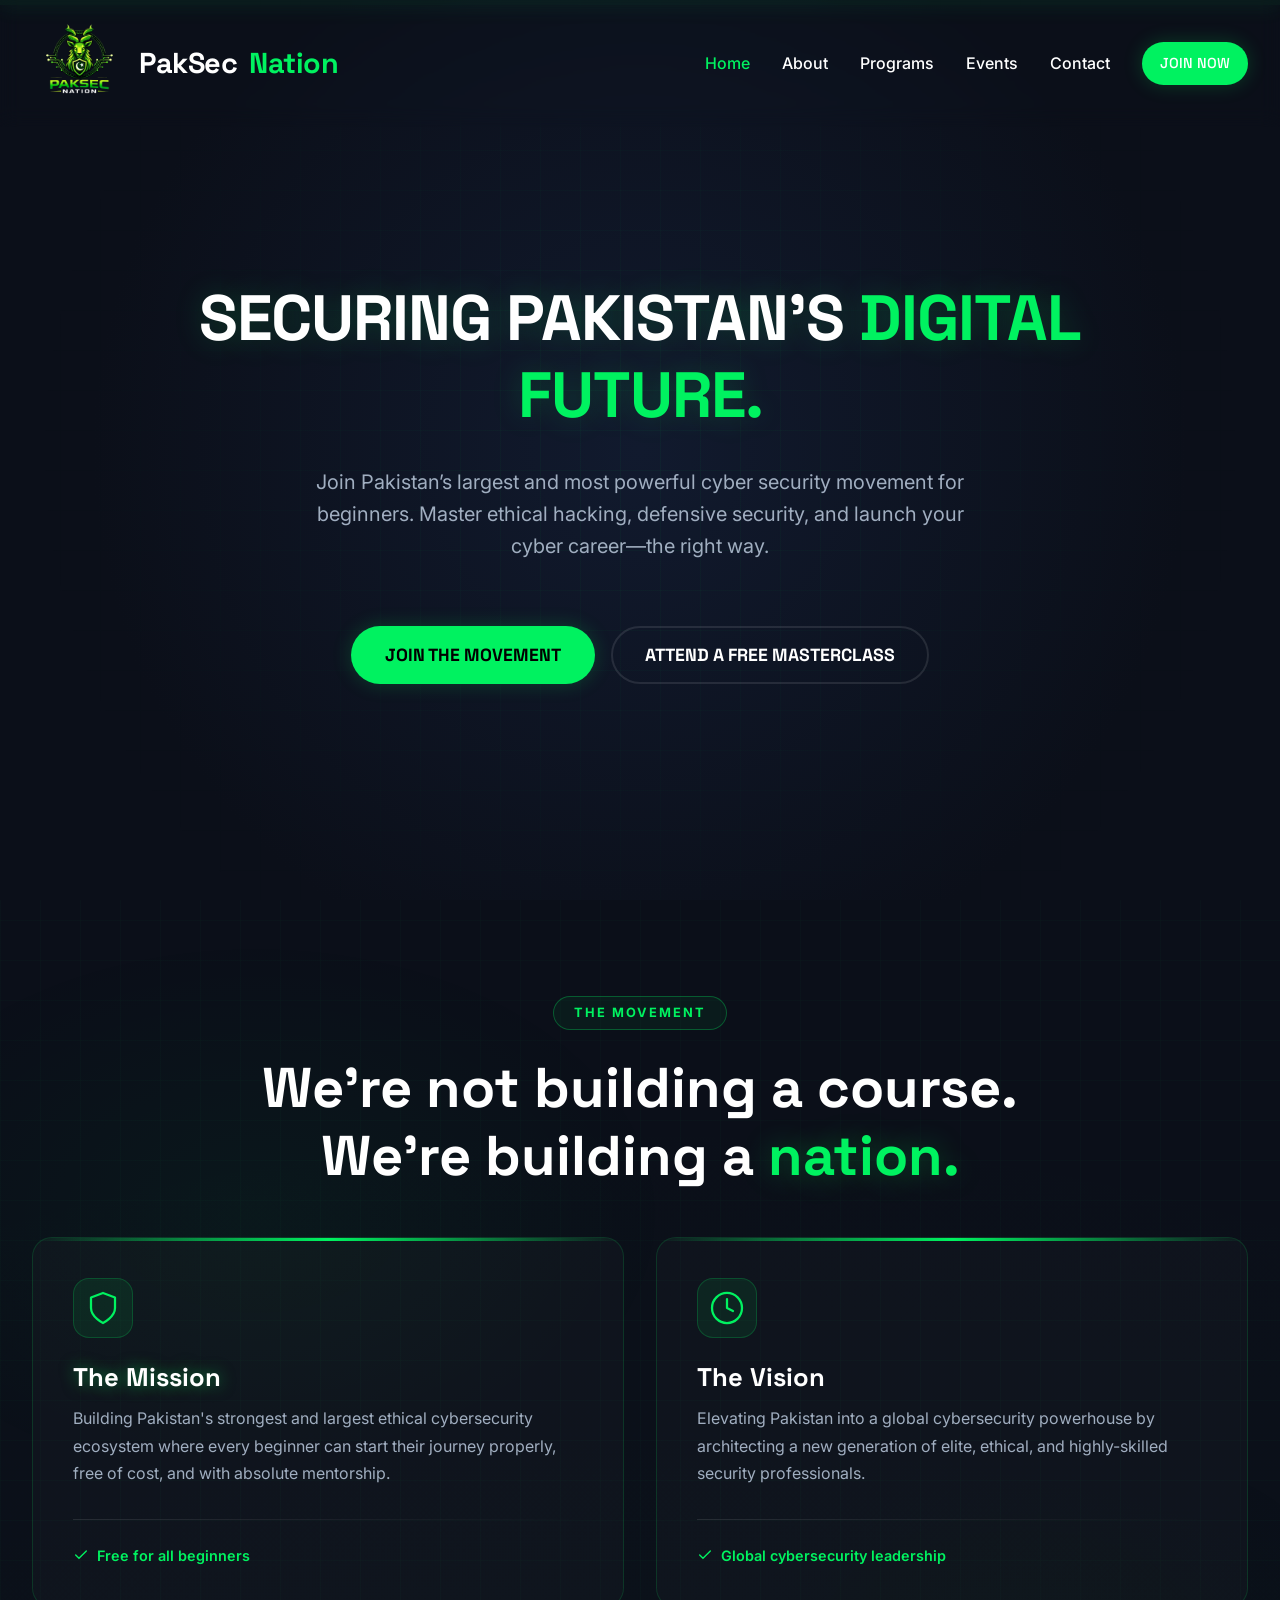
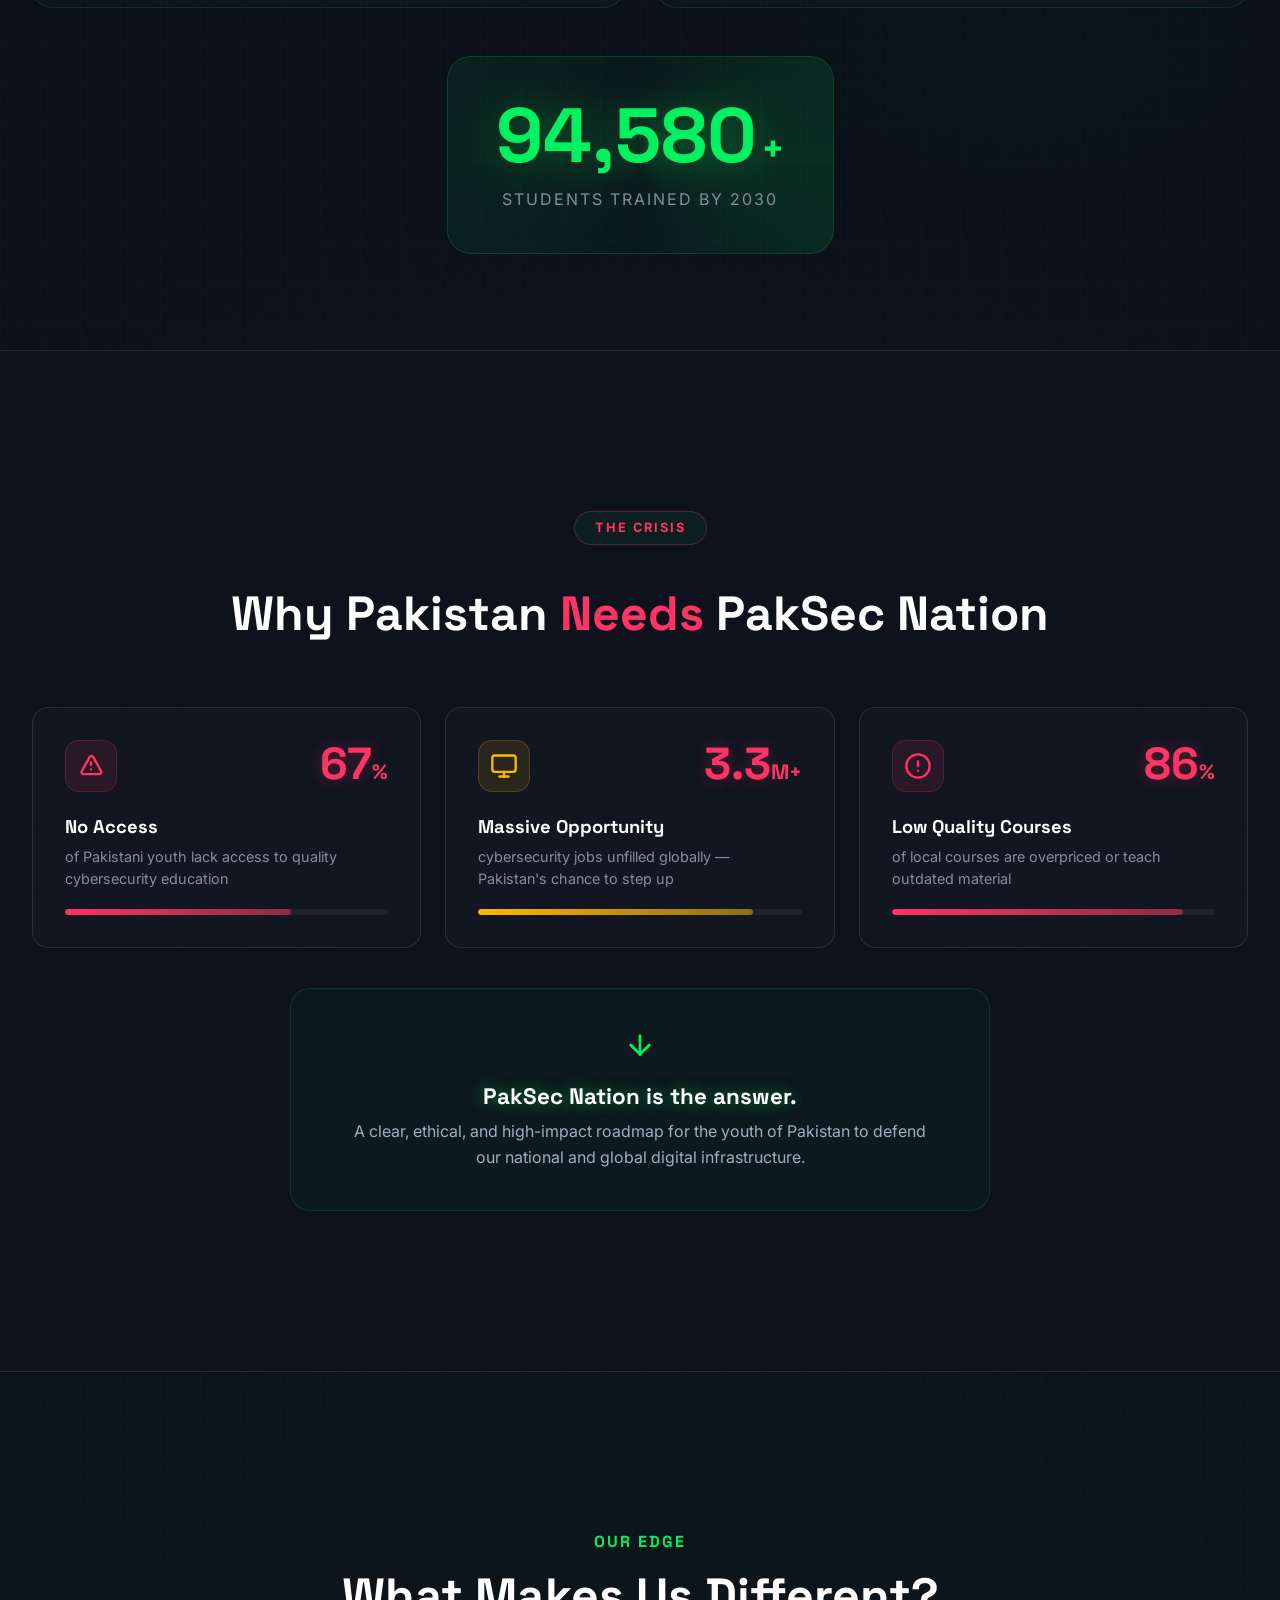
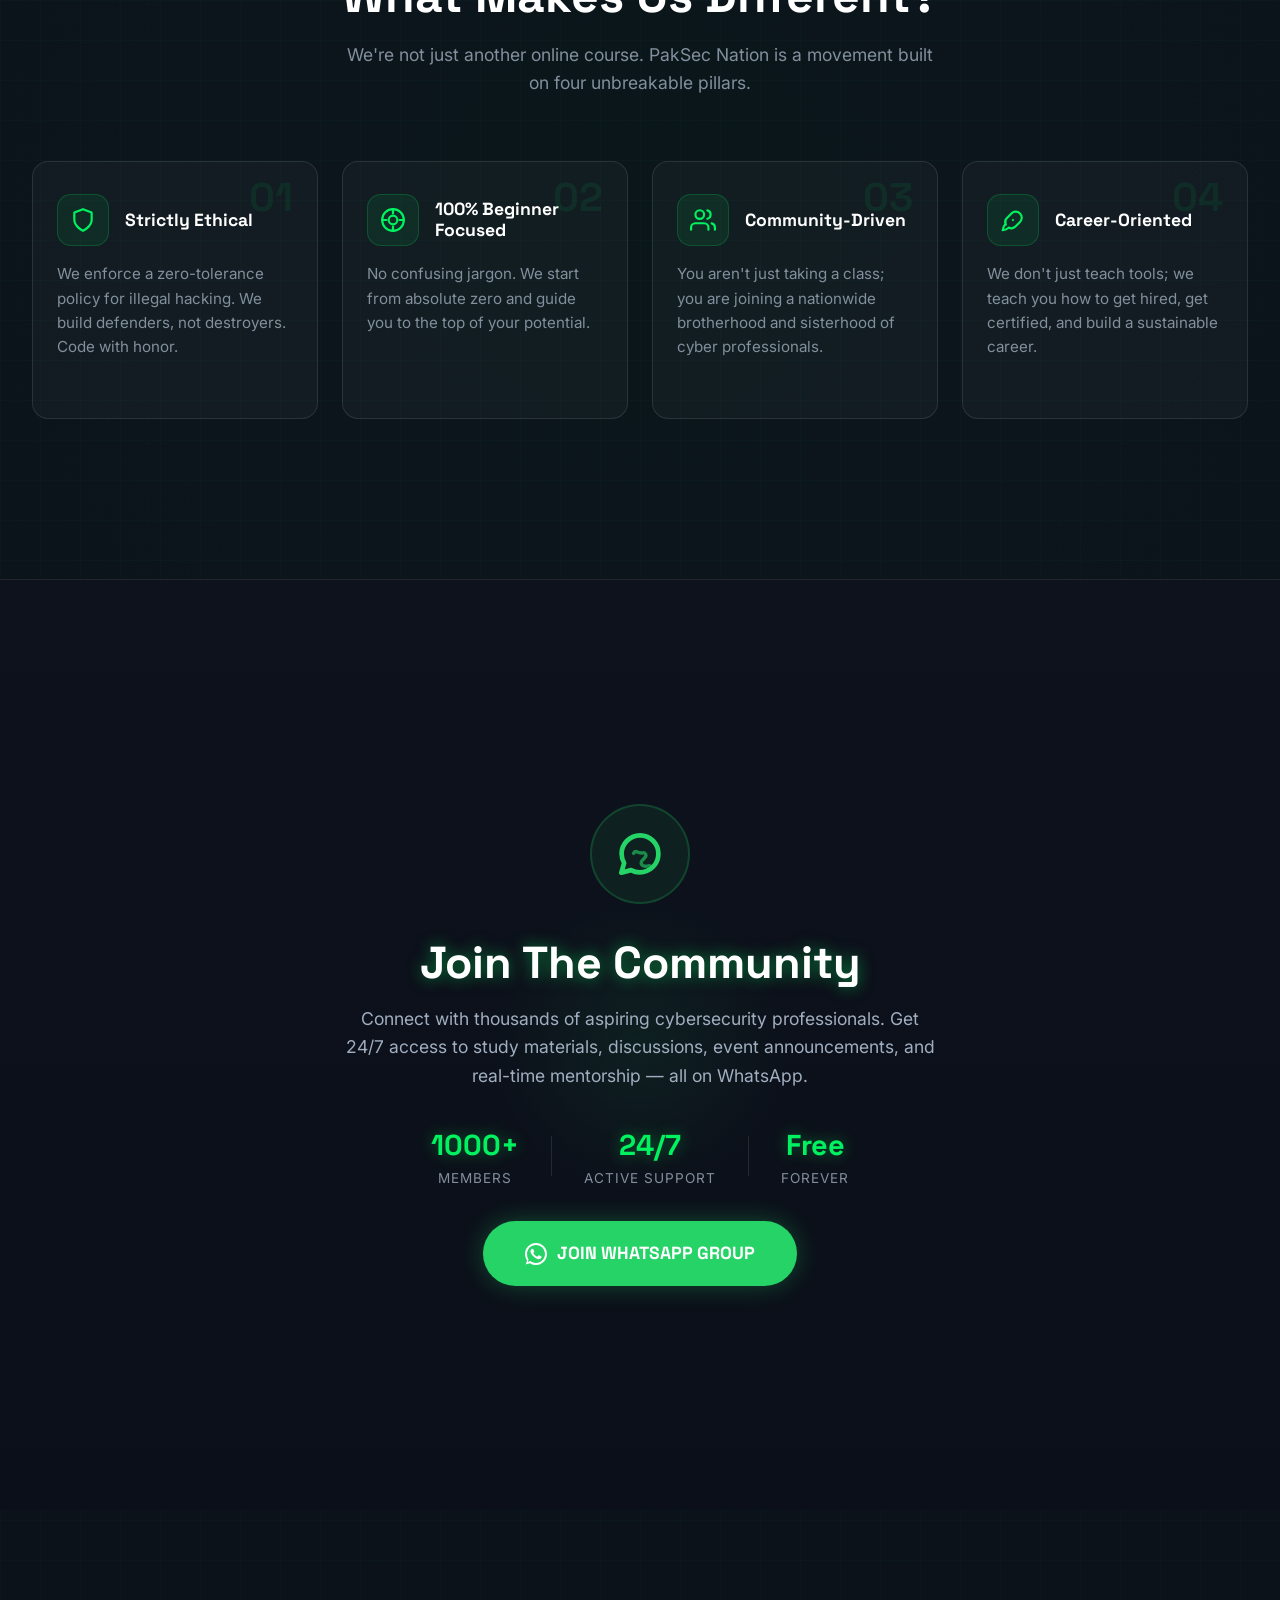
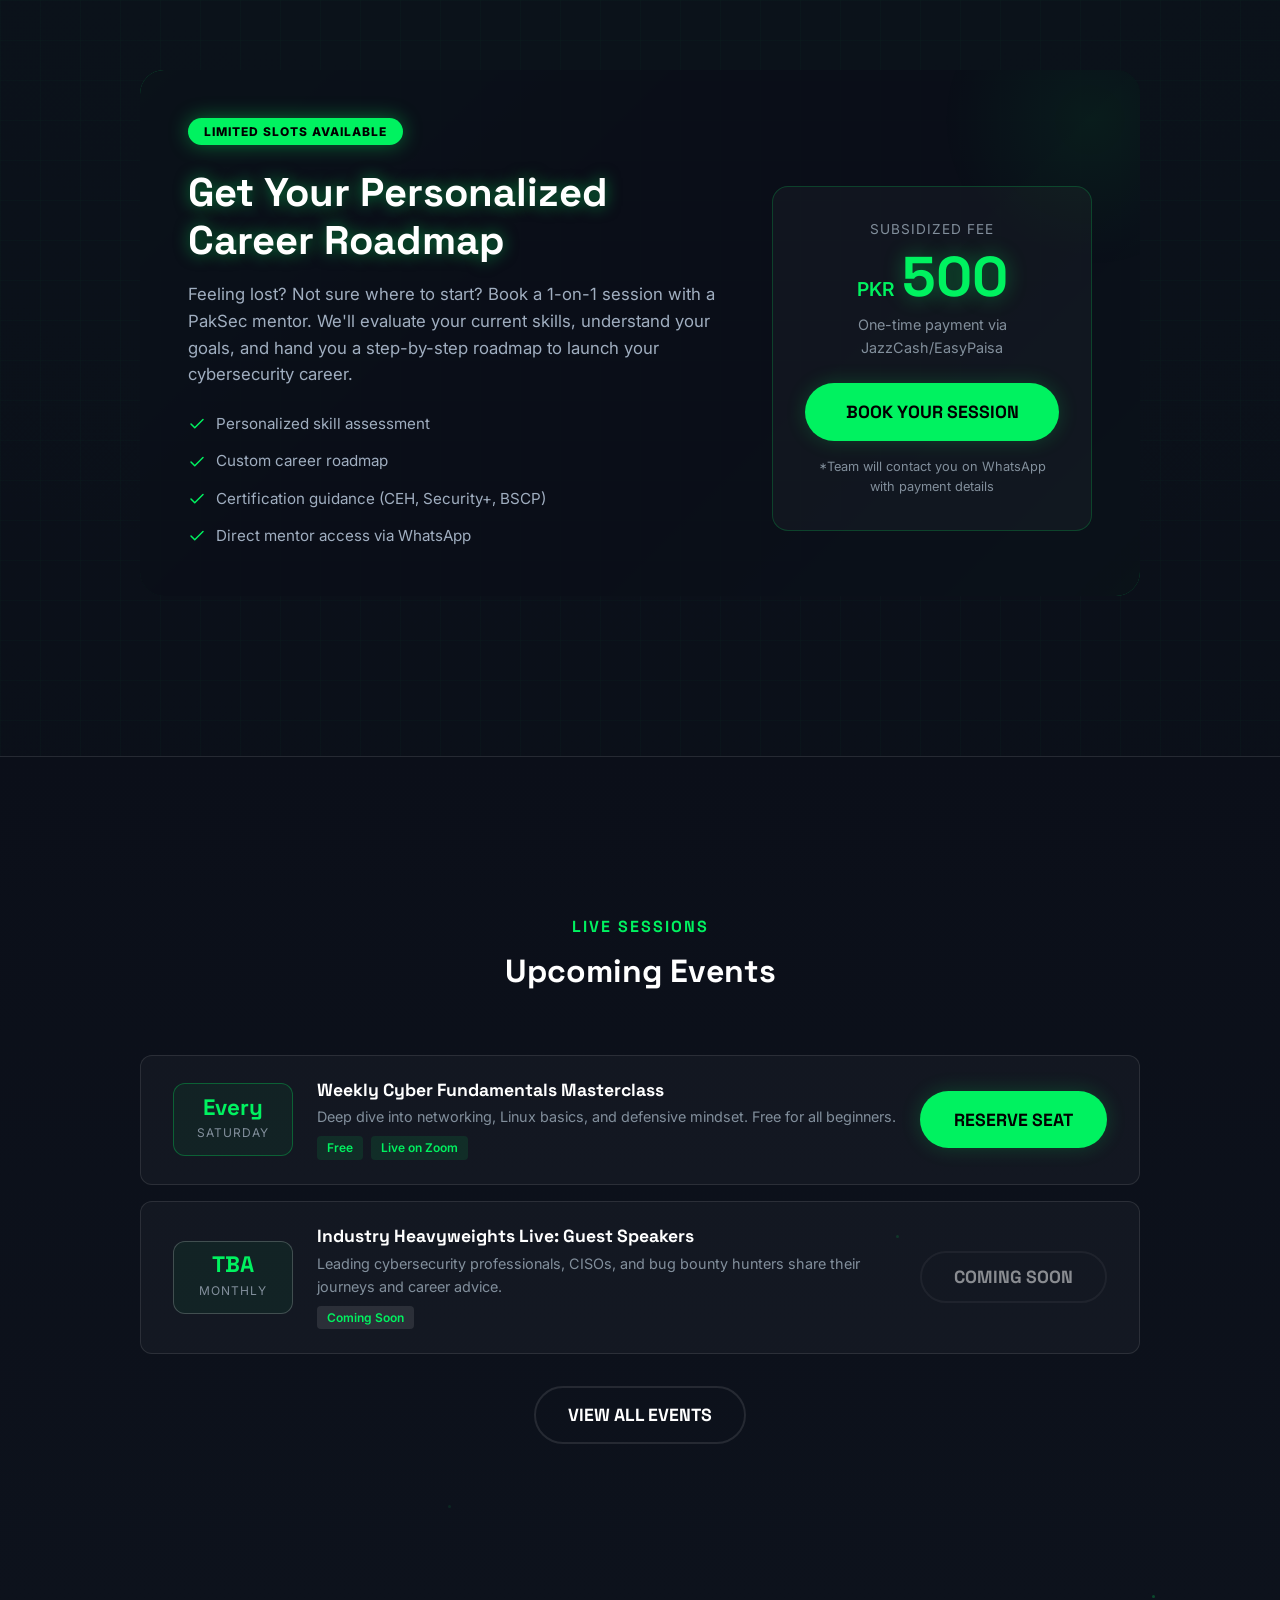
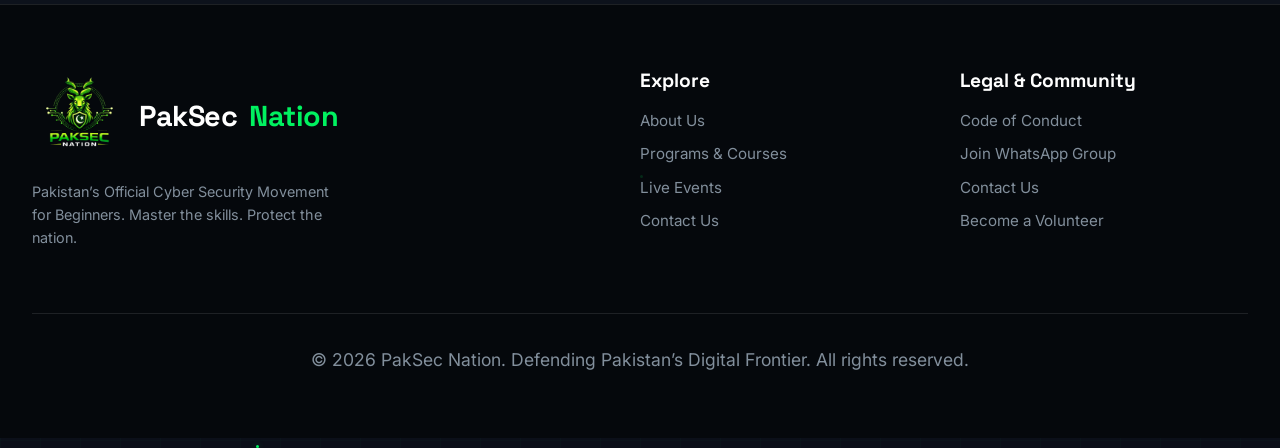
==== commit 60323ddb: "asdasd" ====
--- a/index.html
+++ b/index.html
@@ -1126,7 +1126,7 @@
                 <a href="about.html">About</a>
                 <a href="programs.html">Programs</a>
                 <a href="events.html">Events</a>
-                <a href="blog.html">Blog</a>
+                <a href="contact.html">Contact</a>
                 <a href="join.html" class="btn btn-primary" style="padding: 0.5rem 1rem; font-size: 0.9rem;">Join
                     Now</a>
             </div>
@@ -1576,7 +1576,7 @@
                         <li><a href="about.html">About Us</a></li>
                         <li><a href="programs.html">Programs & Courses</a></li>
                         <li><a href="events.html">Live Events</a></li>
-                        <li><a href="blog.html">Blog & Guides</a></li>
+                        <li><a href="contact.html">Contact Us</a></li>
                     </ul>
                 </div>
                 <div class="footer-links">
--- a/css/global.css
+++ b/css/global.css
@@ -545,6 +545,156 @@
   font-size: 0.9rem;
 }
 
+/* Toast Notifications */
+.toast-notification {
+  position: fixed;
+  right: 2rem;
+  transform: translateX(120%);
+  display: flex;
+  align-items: center;
+  gap: 12px;
+  padding: 1rem 1.5rem;
+  border-radius: 12px;
+  font-family: var(--font-body);
+  font-size: 0.95rem;
+  font-weight: 500;
+  z-index: 10000;
+  pointer-events: auto;
+  opacity: 0;
+  transition: all 0.4s cubic-bezier(0.175, 0.885, 0.32, 1.275);
+  box-shadow: 0 10px 40px rgba(0, 0, 0, 0.4);
+  max-width: 90vw;
+  backdrop-filter: blur(10px);
+  -webkit-backdrop-filter: blur(10px);
+}
+
+.toast-show {
+  opacity: 1;
+  transform: translateX(0);
+}
+
+.toast-exit {
+  opacity: 0;
+  transform: translateX(120%);
+}
+
+.toast-success {
+  background: rgba(0, 242, 96, 0.12);
+  border: 1px solid rgba(0, 242, 96, 0.4);
+  color: var(--color-primary);
+}
+
+.toast-error {
+  background: rgba(255, 51, 102, 0.12);
+  border: 1px solid rgba(255, 51, 102, 0.4);
+  color: #FF3366;
+}
+
+.toast-icon {
+  flex-shrink: 0;
+  width: 32px;
+  height: 32px;
+  border-radius: 50%;
+  display: flex;
+  align-items: center;
+  justify-content: center;
+}
+
+.toast-success .toast-icon {
+  background: rgba(0, 242, 96, 0.15);
+}
+
+.toast-error .toast-icon {
+  background: rgba(255, 51, 102, 0.15);
+}
+
+.toast-message {
+  flex: 1;
+  line-height: 1.4;
+}
+
+.toast-close {
+  background: none;
+  border: none;
+  color: inherit;
+  font-size: 1.3rem;
+  cursor: pointer;
+  opacity: 0.6;
+  padding: 0 4px;
+  line-height: 1;
+  transition: opacity 0.2s ease;
+}
+
+.toast-close:hover {
+  opacity: 1;
+}
+
+/* Inline Form Status Messages */
+.form-status {
+  display: flex;
+  align-items: center;
+  gap: 10px;
+  margin-top: 1.2rem;
+  padding: 1rem 1.25rem;
+  border-radius: 12px;
+  font-family: var(--font-body);
+  font-size: 0.95rem;
+  font-weight: 500;
+  line-height: 1.4;
+  opacity: 0;
+  transform: translateY(10px);
+  transition: opacity 0.5s ease, transform 0.5s ease;
+  pointer-events: none;
+  max-height: 0;
+  overflow: hidden;
+  margin-top: 0;
+  padding-top: 0;
+  padding-bottom: 0;
+}
+
+.form-status.visible {
+  opacity: 1;
+  transform: translateY(0);
+  pointer-events: auto;
+  max-height: 200px;
+  margin-top: 1.2rem;
+  padding: 1rem 1.25rem;
+}
+
+.form-status-success {
+  background: rgba(0, 242, 96, 0.1);
+  border: 1px solid rgba(0, 242, 96, 0.3);
+  color: var(--color-primary);
+}
+
+.form-status-error {
+  background: rgba(255, 51, 102, 0.1);
+  border: 1px solid rgba(255, 51, 102, 0.3);
+  color: #FF3366;
+}
+
+.form-status-icon {
+  flex-shrink: 0;
+  width: 28px;
+  height: 28px;
+  border-radius: 50%;
+  display: flex;
+  align-items: center;
+  justify-content: center;
+}
+
+.form-status-success .form-status-icon {
+  background: rgba(0, 242, 96, 0.15);
+}
+
+.form-status-error .form-status-icon {
+  background: rgba(255, 51, 102, 0.15);
+}
+
+.form-status-text {
+  flex: 1;
+}
+
 /* Responsive - Tablet */
 @media (max-width: 1024px) {
   .container {
@@ -741,6 +891,22 @@
   .footer {
     padding: 3rem 0 2rem;
   }
+
+  .toast-notification {
+    bottom: 1rem;
+    left: 1rem;
+    right: 1rem;
+    transform: translateX(0) translateY(100px);
+    max-width: none;
+  }
+
+  .toast-show {
+    transform: translateX(0) translateY(0);
+  }
+
+  .toast-exit {
+    transform: translateX(0) translateY(20px);
+  }
 }
 
 /* Responsive - Small Mobile */
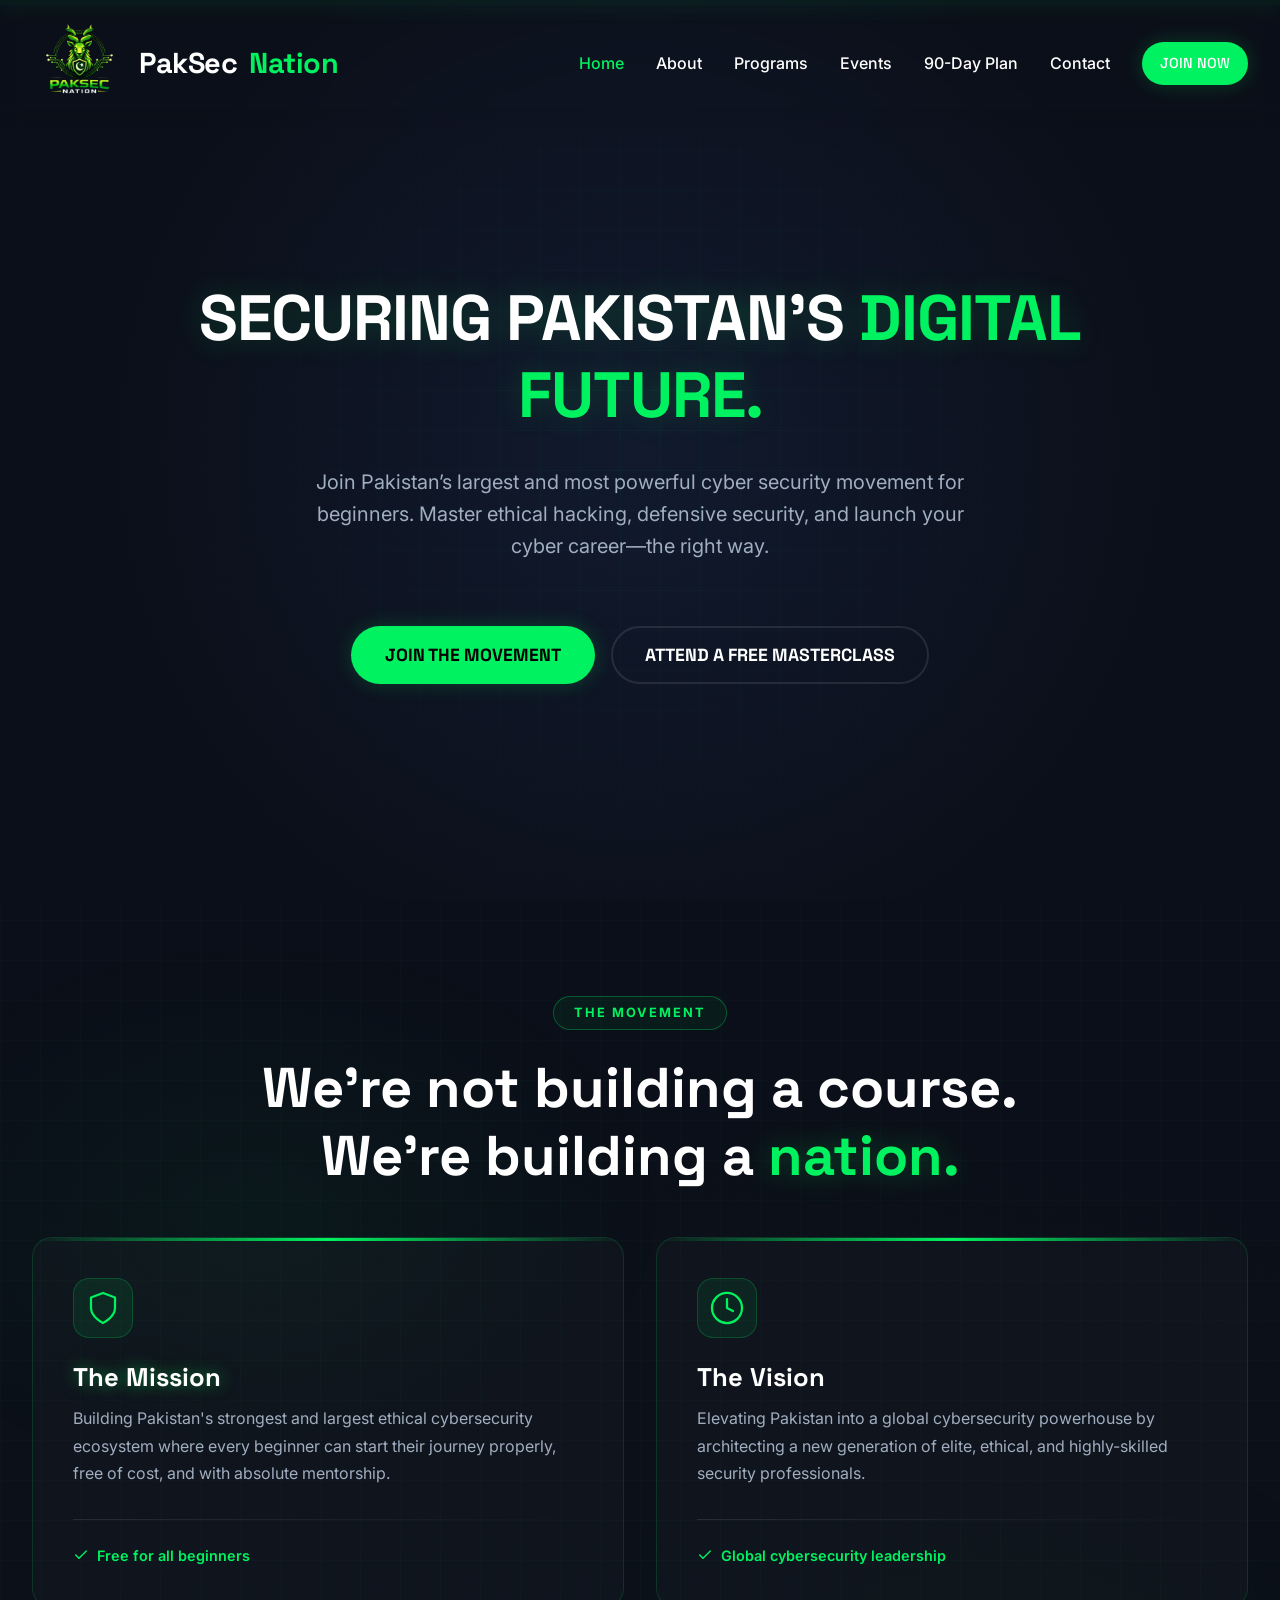
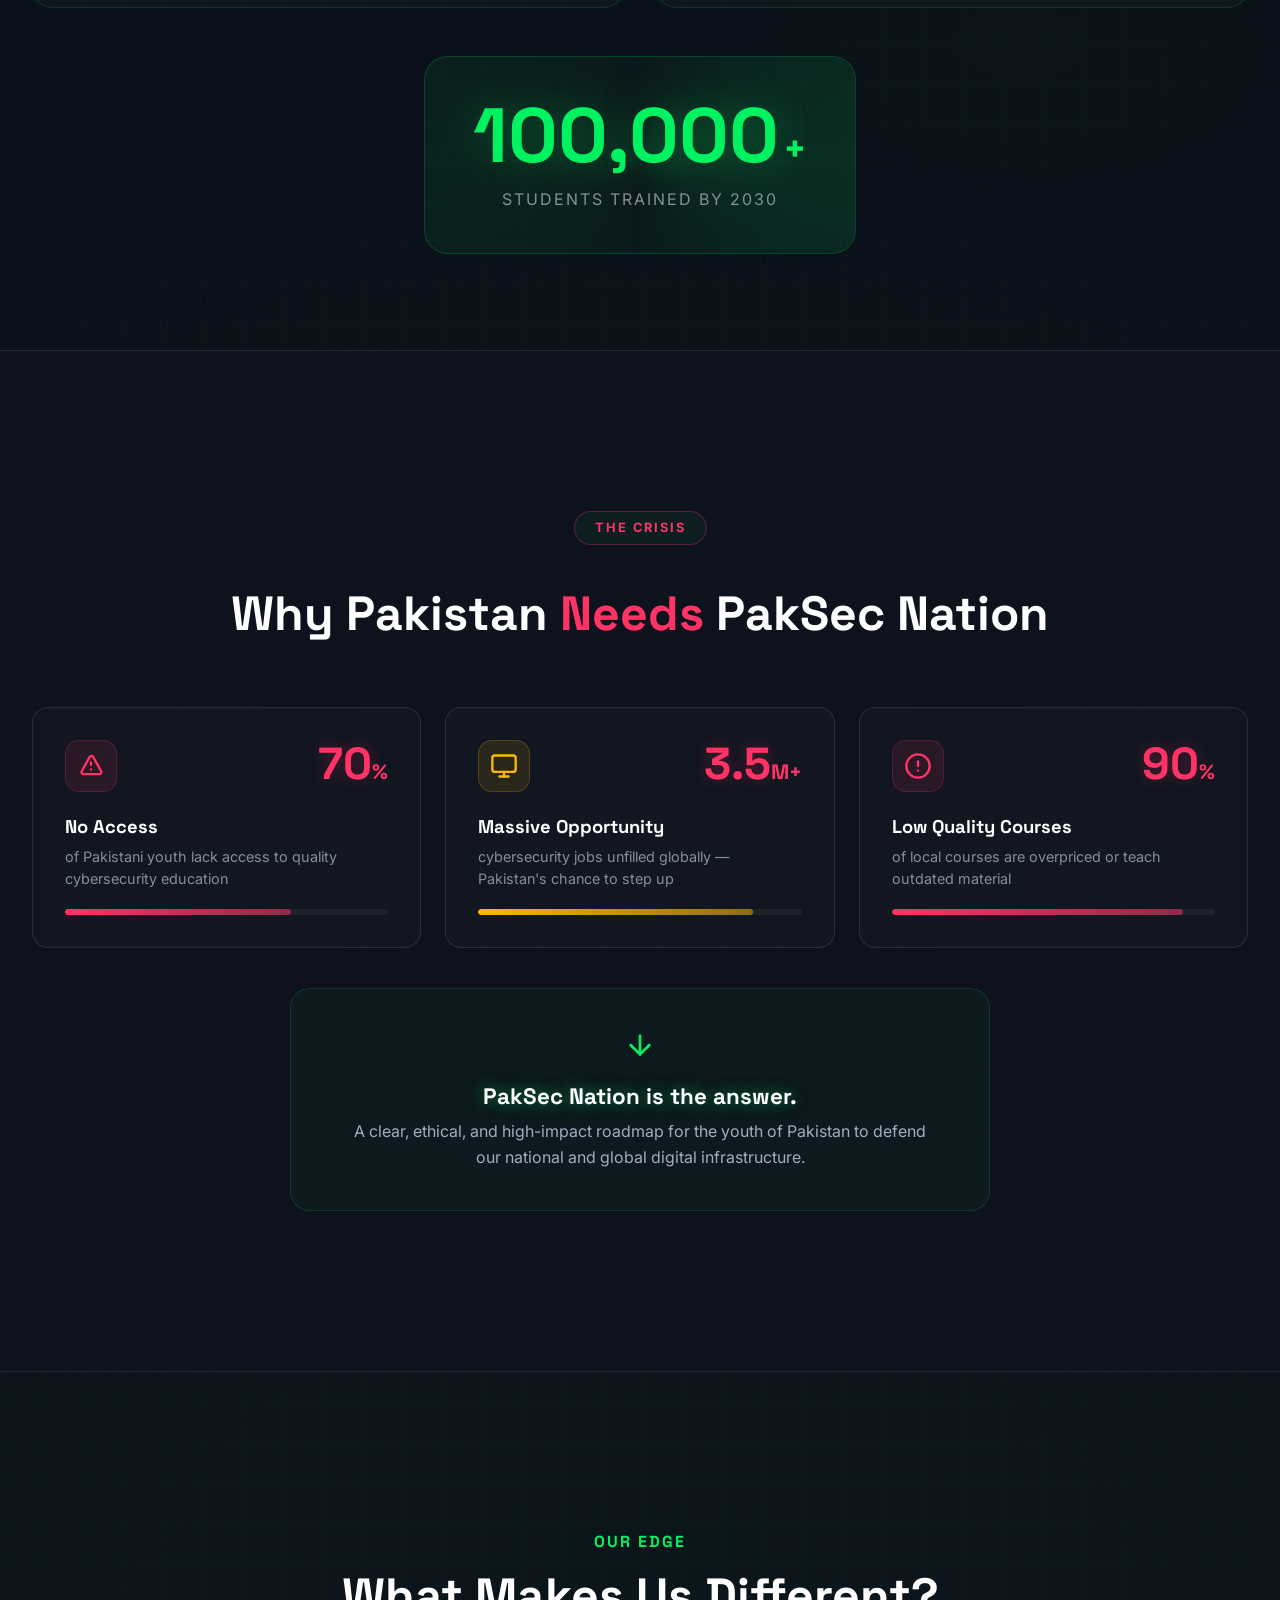
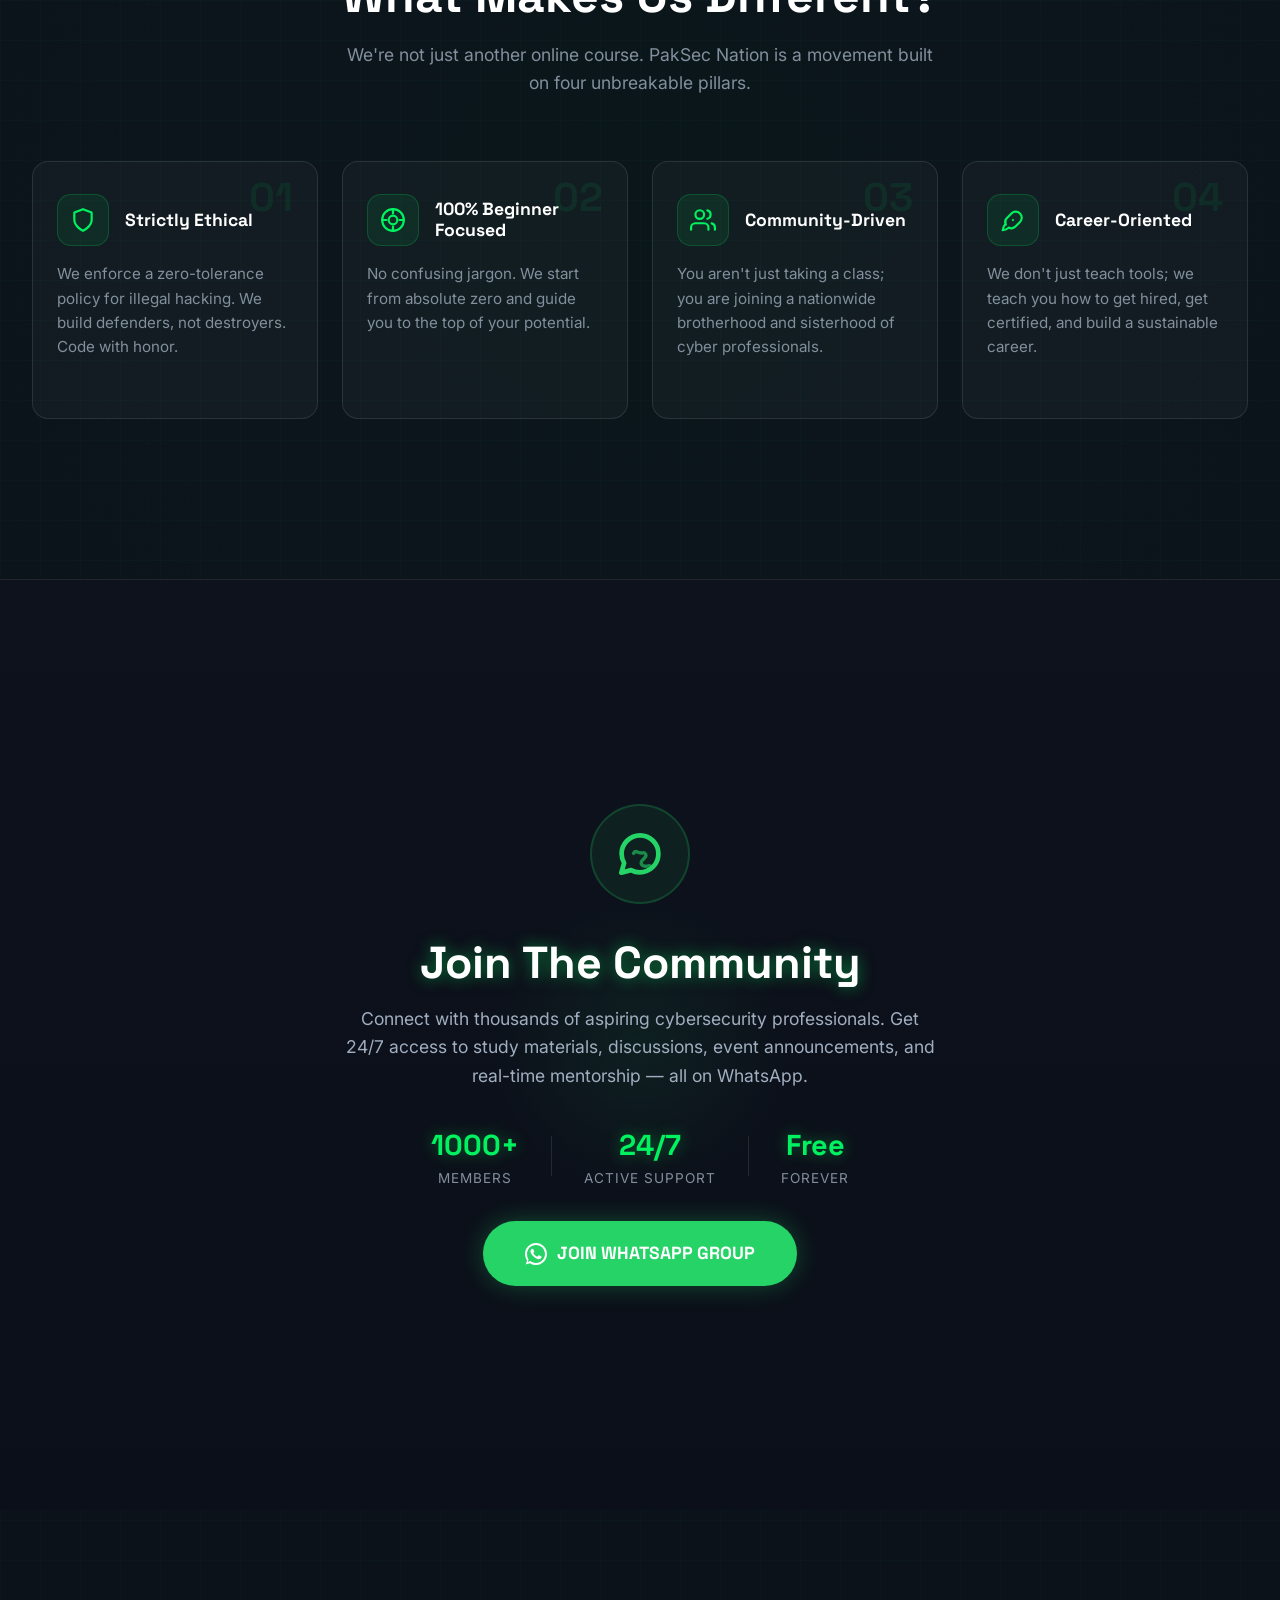
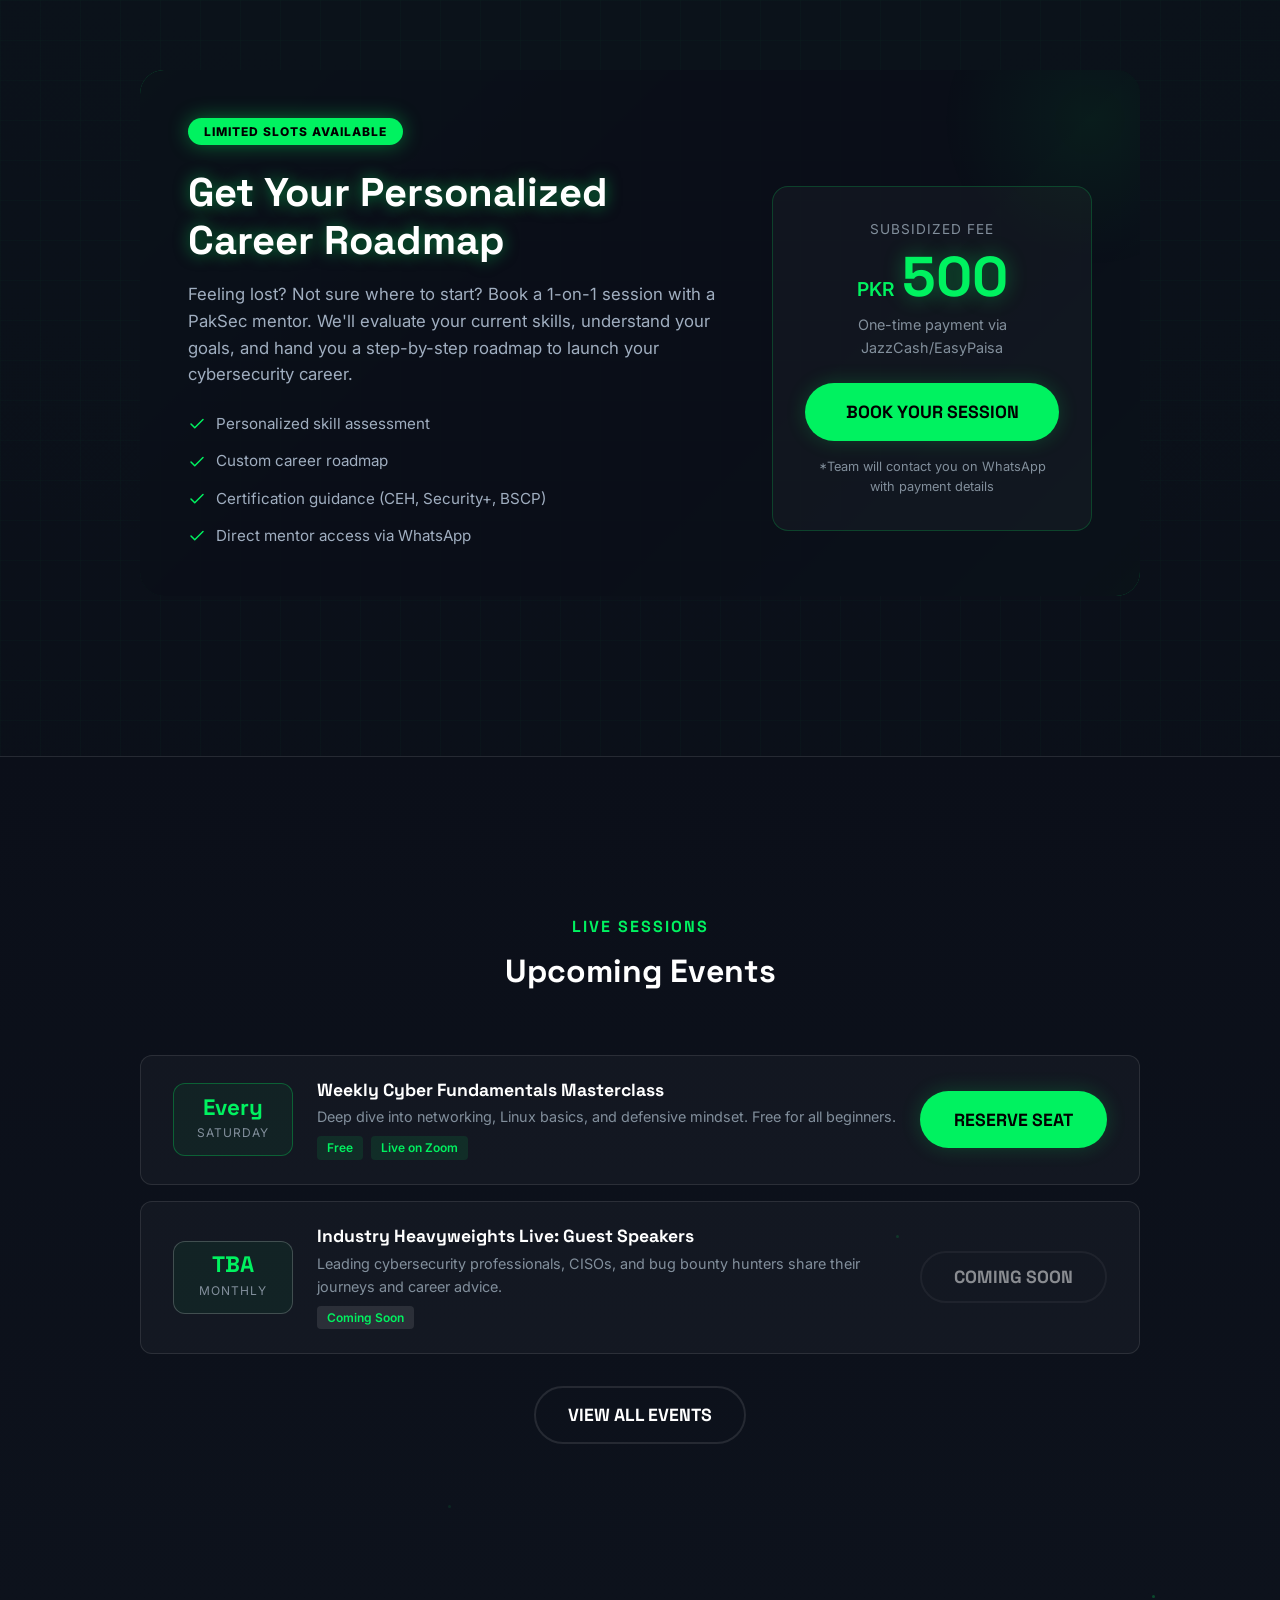
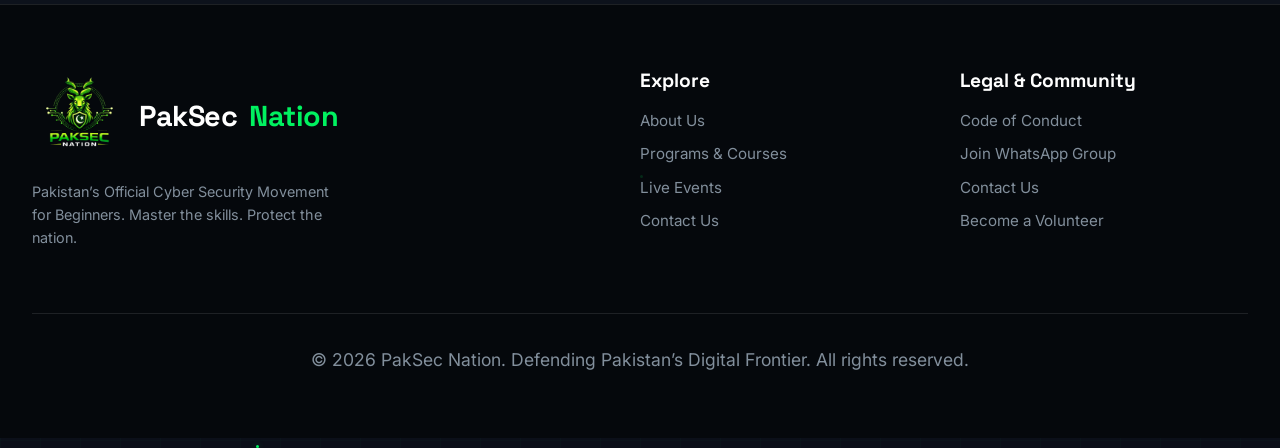
==== commit c6186df8: "Add 90-day LinkedIn planner page and nav link" ====
--- a/index.html
+++ b/index.html
@@ -1126,6 +1126,7 @@
                 <a href="about.html">About</a>
                 <a href="programs.html">Programs</a>
                 <a href="events.html">Events</a>
+                <a href="90-day-linkedin-planner.html">90-Day Plan</a>
                 <a href="contact.html">Contact</a>
                 <a href="join.html" class="btn btn-primary" style="padding: 0.5rem 1rem; font-size: 0.9rem;">Join
                     Now</a>
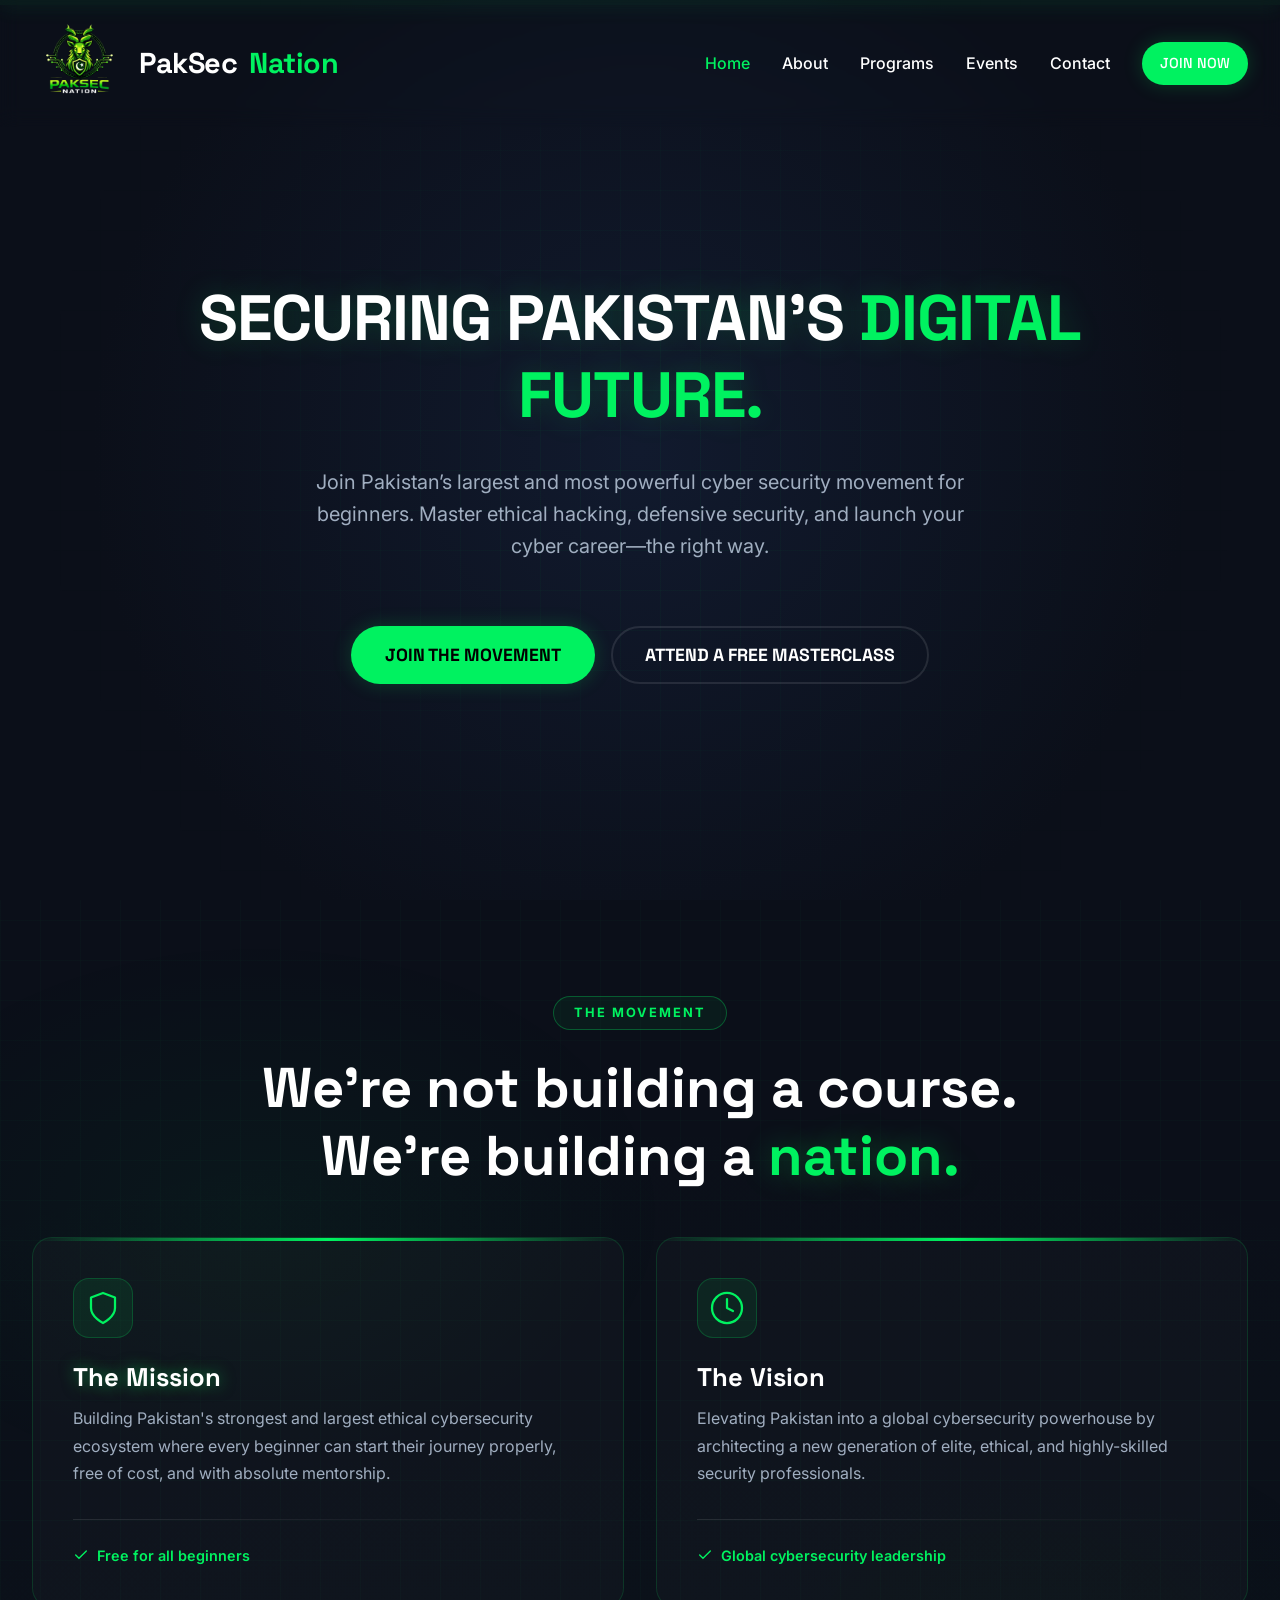
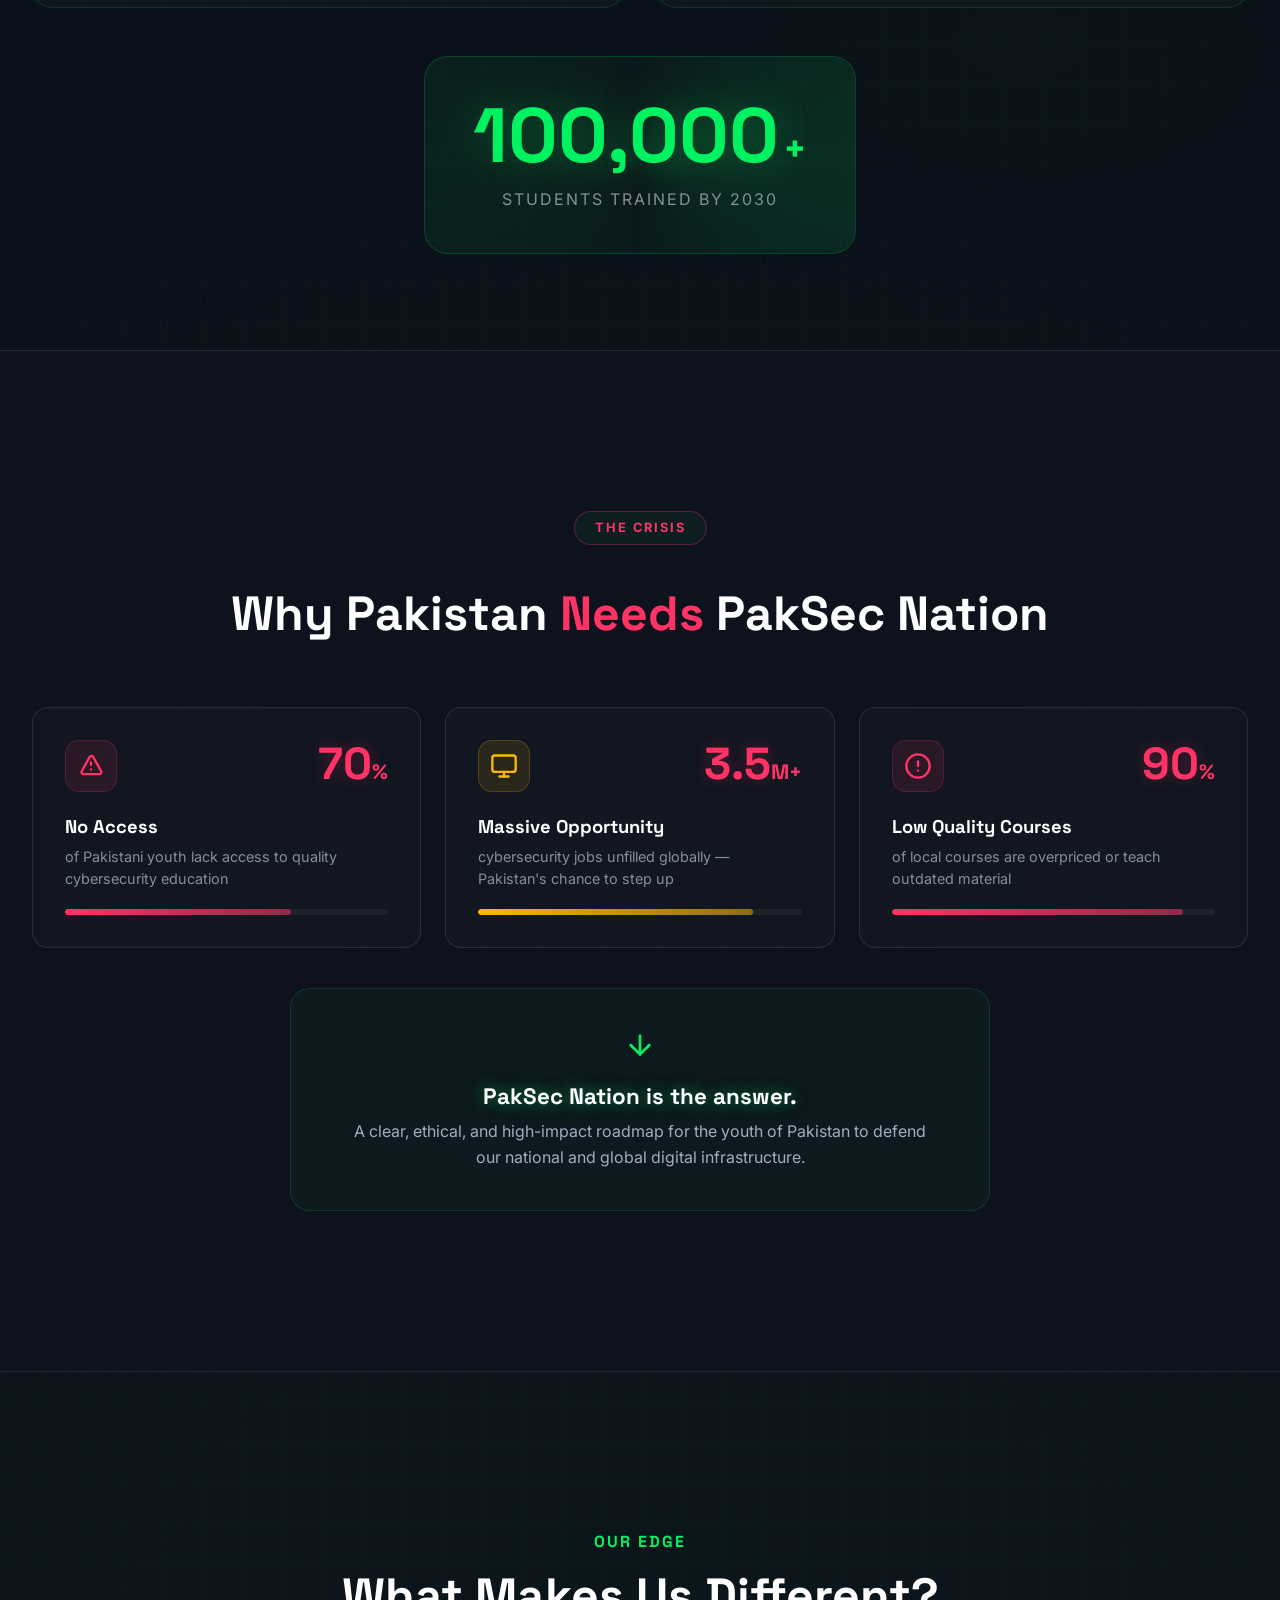
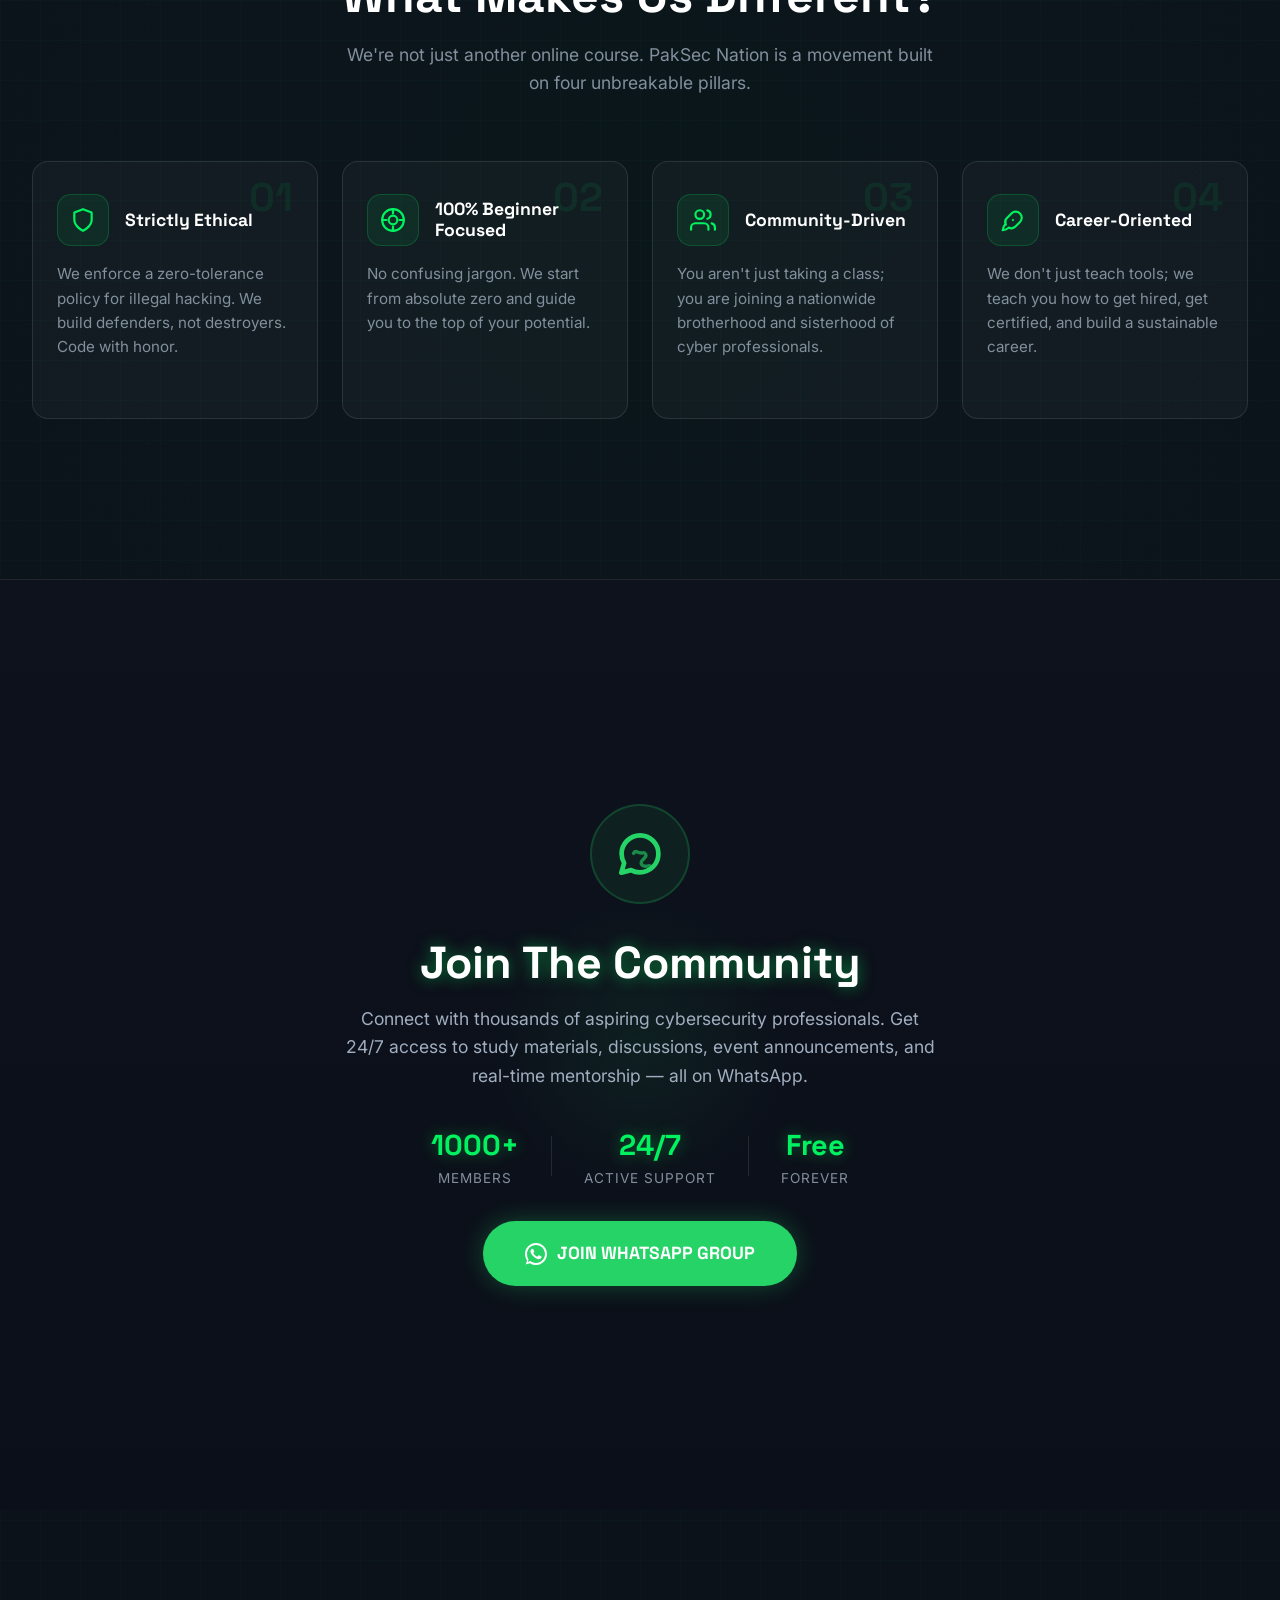
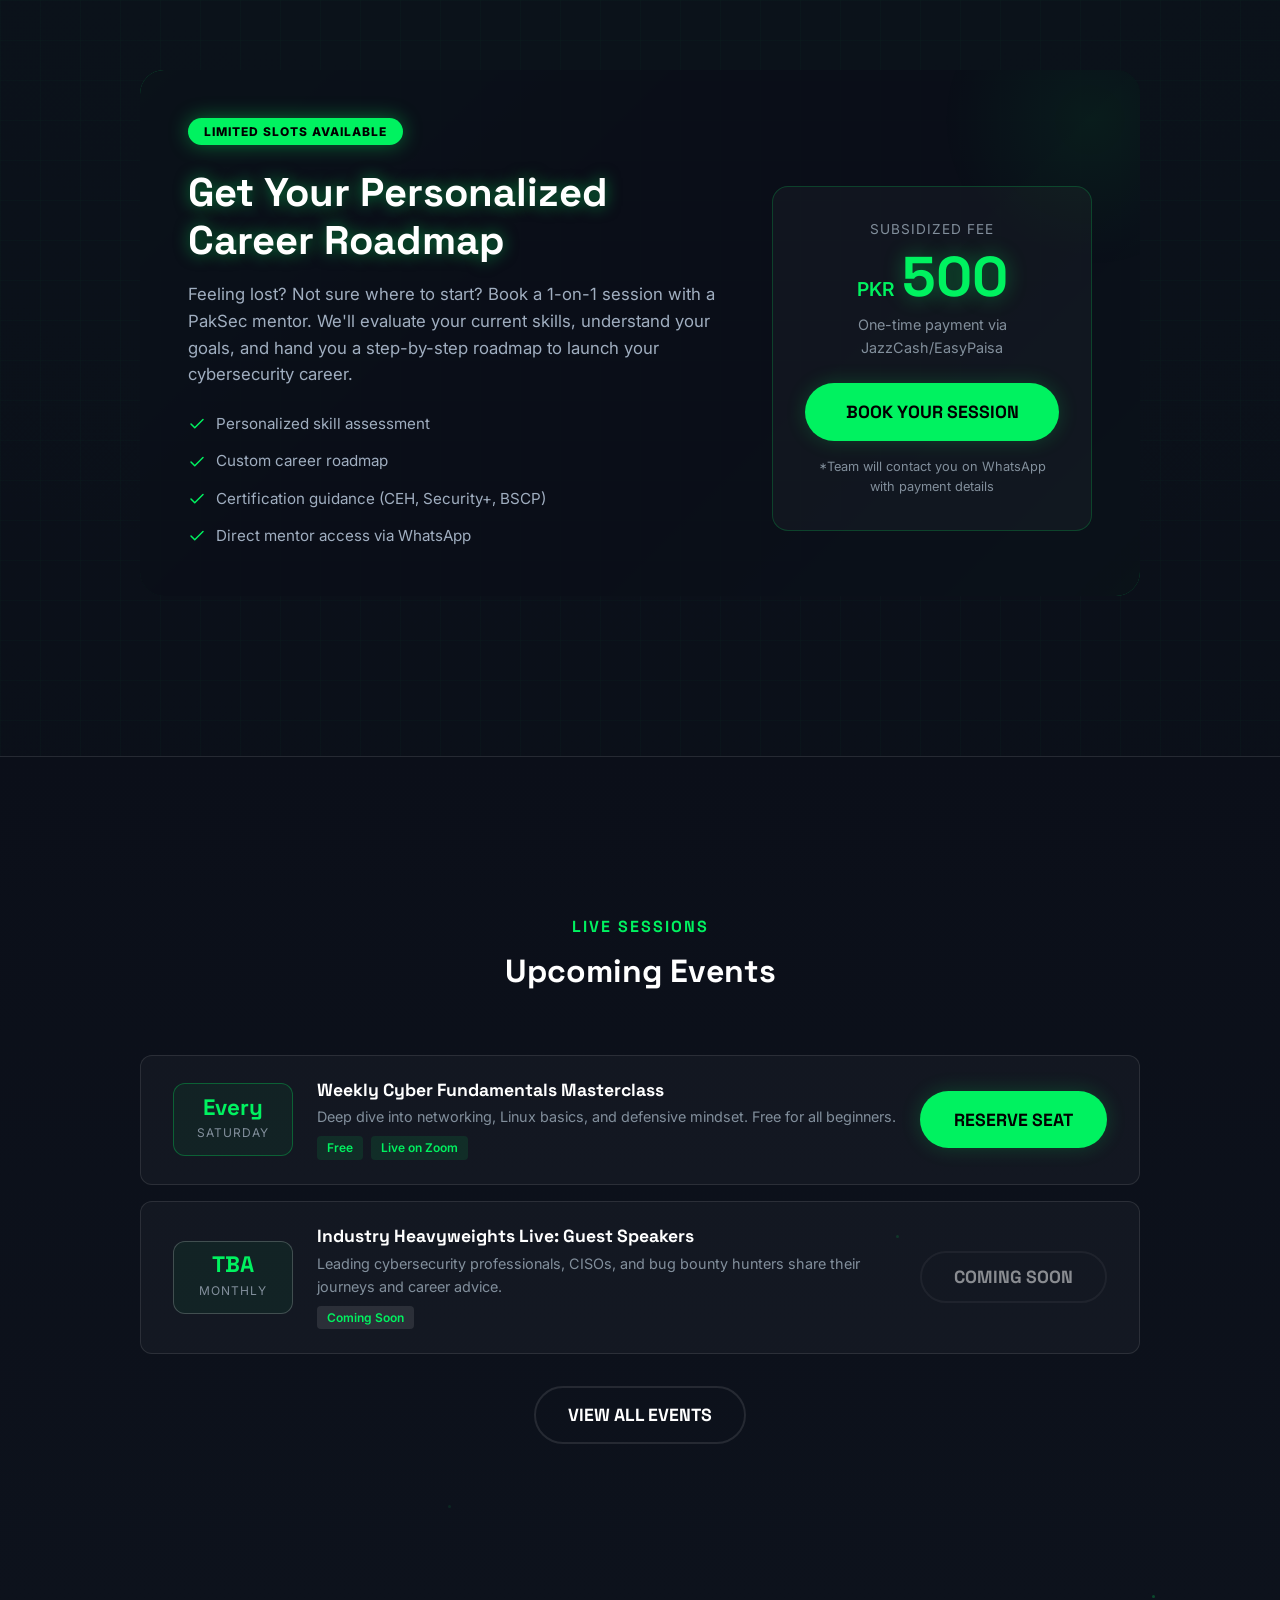
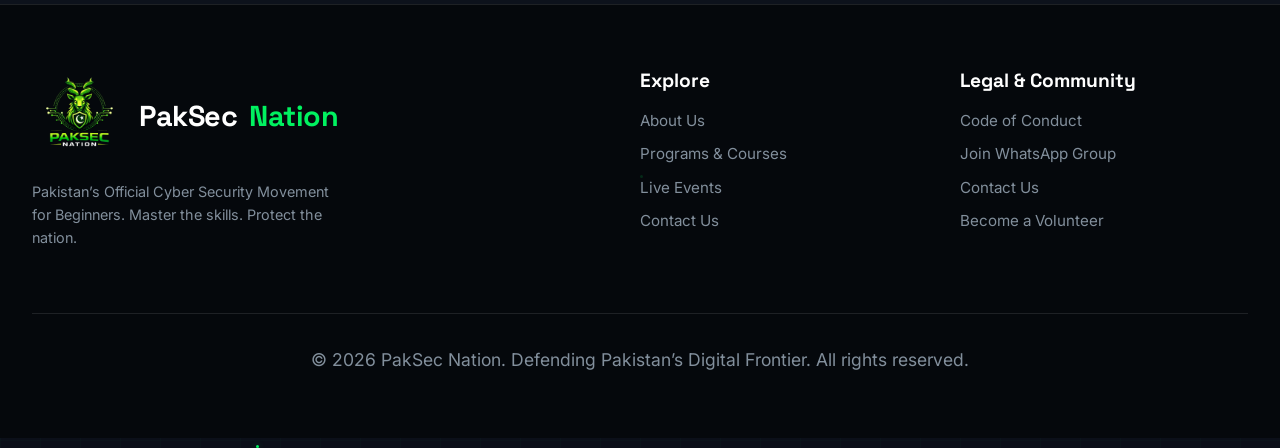
==== commit e1e4c253: "Website fix: remove 90-Day Plan nav link from all pages; replace planner.html with the 150-day Linke" ====
--- a/index.html
+++ b/index.html
@@ -1126,7 +1126,6 @@
                 <a href="about.html">About</a>
                 <a href="programs.html">Programs</a>
                 <a href="events.html">Events</a>
-                <a href="90-day-linkedin-planner.html">90-Day Plan</a>
                 <a href="contact.html">Contact</a>
                 <a href="join.html" class="btn btn-primary" style="padding: 0.5rem 1rem; font-size: 0.9rem;">Join
                     Now</a>
